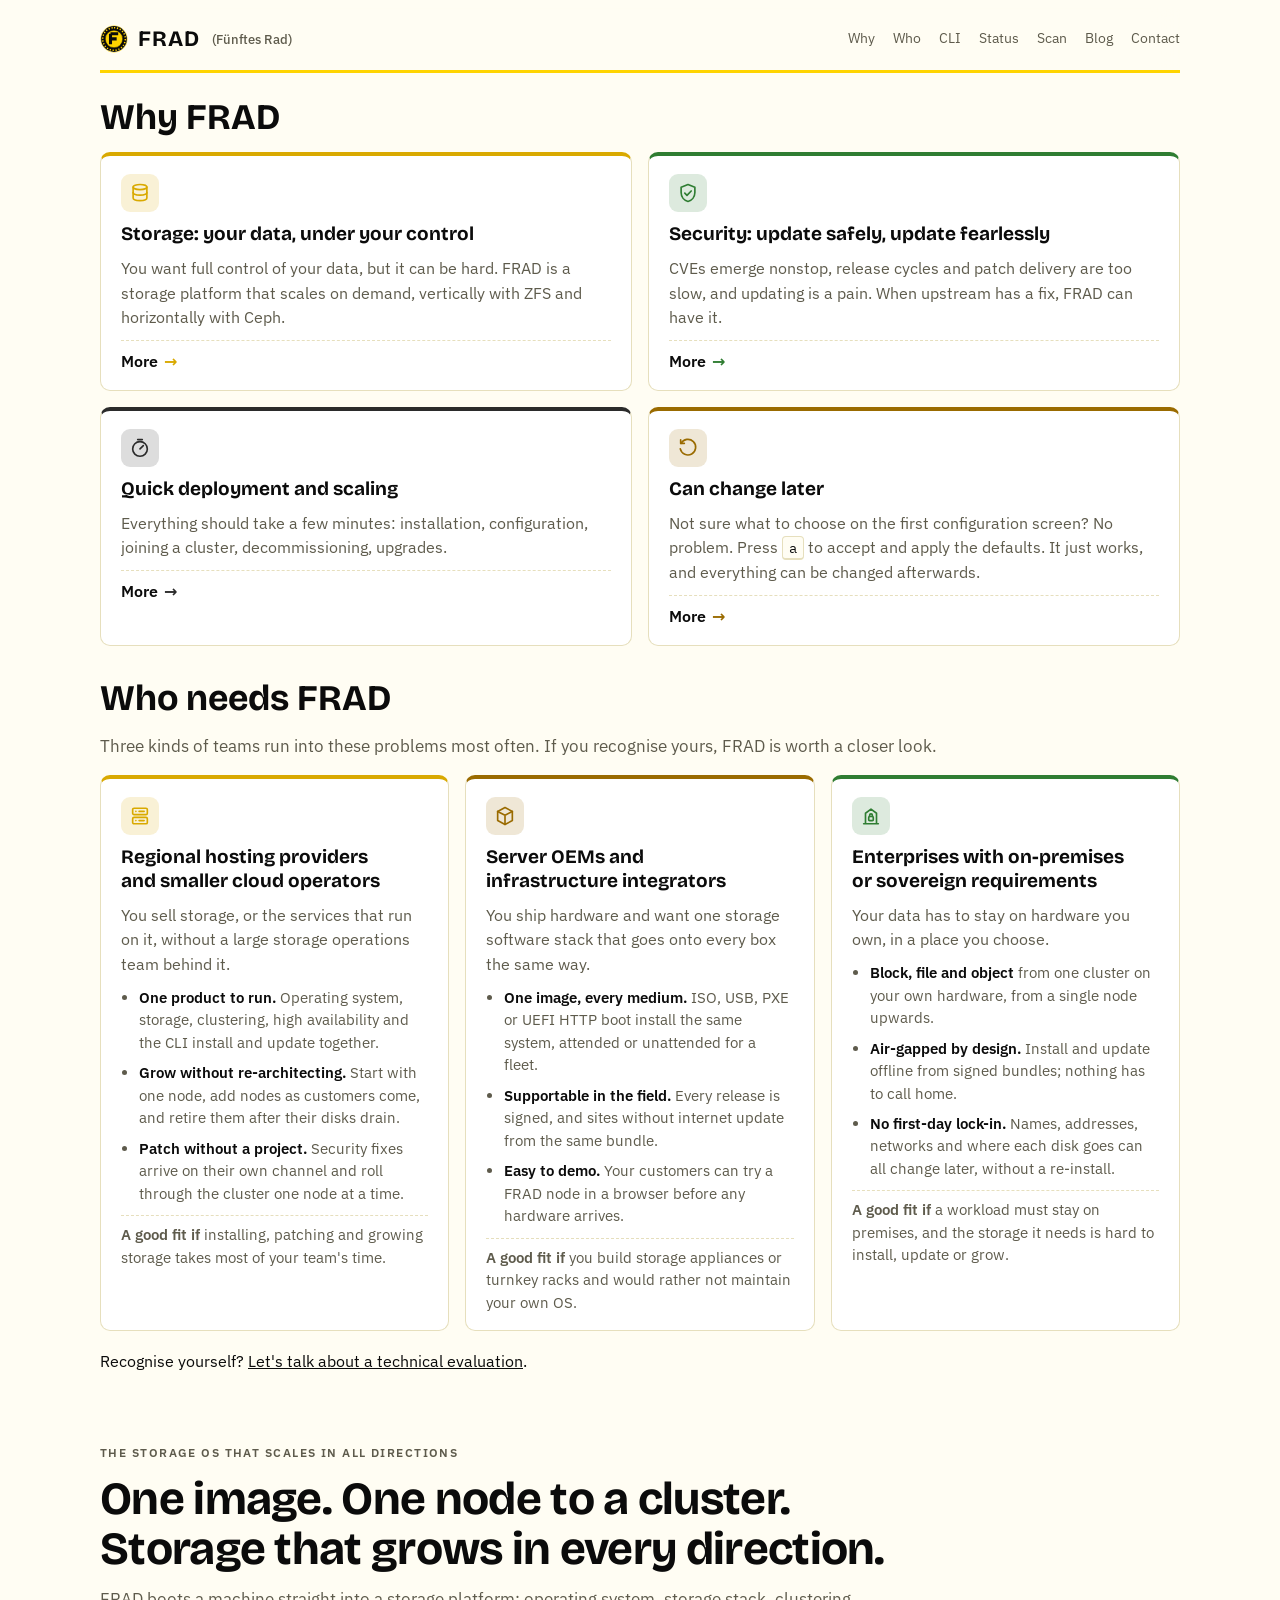
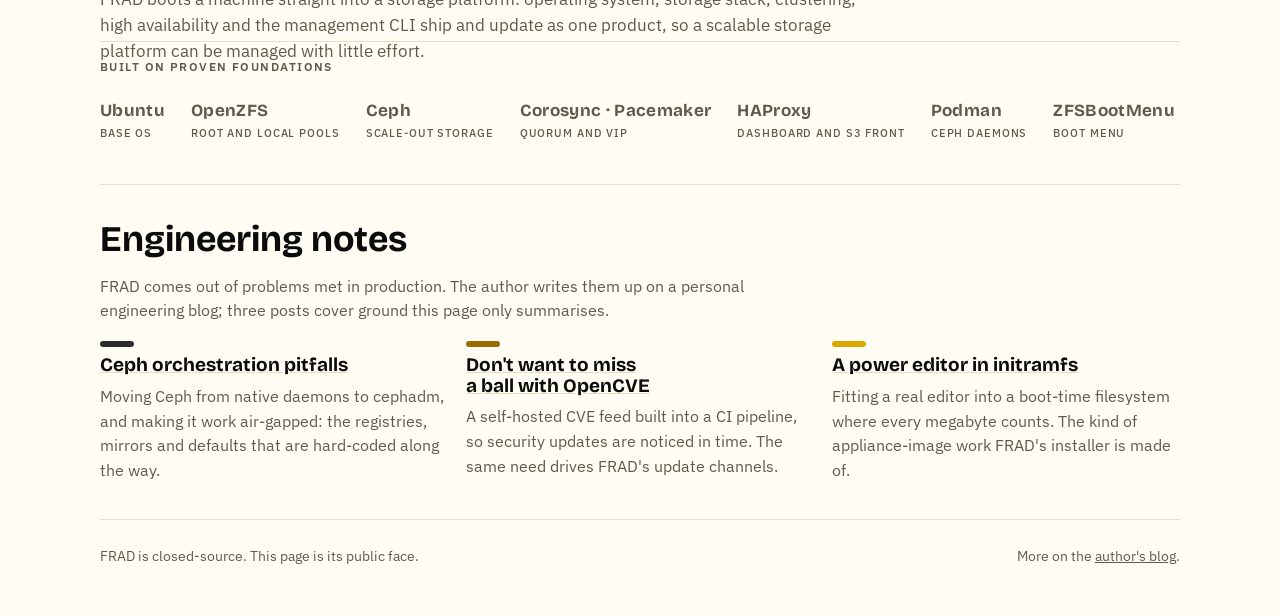
==== index.html @ 6973945c "FRAD site from frad c4d2531 (2026-11-05)" ====
<!doctype html>
<html lang="en">
<head>
<meta charset="utf-8">
<meta name="viewport" content="width=device-width, initial-scale=1">
<meta name="description" content="FRAD: an appliance storage OS. One node grows into a cluster; storage scales up with ZFS and out with Ceph; an update can be undone.">
<meta name="color-scheme" content="light dark">
<link rel="icon" type="image/svg+xml" href="favicon.svg">
<meta property="og:title" content="FRAD Storage OS">
<meta property="og:description" content="One image. One node to a cluster. Storage that grows in every direction.">
<meta property="og:image" content="https://chienpanglee.github.io/frad-site/logo/frad-social.png">
<meta name="twitter:card" content="summary_large_image">
<title>FRAD Storage OS</title>
<link rel="stylesheet" href="fonts.css">
<link rel="stylesheet" href="site.css">
</head>
<body>

<div class="wrap">
<header class="top">
  <a class="wordmark" href="index.html" aria-label="FRAD, Fünftes Rad: the main page"><svg class="mark-svg" viewBox="0 0 100 100" width="28" height="28" aria-hidden="true"><g transform="translate(0 0) scale(1)"><circle cx="50" cy="50" r="47.5" fill="none" stroke="#ffd400" stroke-width="2"/><circle cx="50" cy="50" r="46" fill="#0b0b0b"/><circle cx="50" cy="50" r="40.5" fill="none" stroke="#ffd400" stroke-width="5.5" stroke-dasharray="4.4 6.2" transform="rotate(-90 50 50)"/><circle cx="50" cy="50" r="31" fill="#ffd400"/><circle cx="50" cy="50" r="31" fill="none" stroke="#0b0b0b" stroke-width="1.6"/><path d="M37.5 31V69M37.5 31H65M37.5 49.5H59.5" fill="none" stroke="#0b0b0b" stroke-width="11" stroke-linecap="butt" stroke-linejoin="miter"/></g></svg>FRAD <small>(Fünftes Rad)</small></a>
  <div class="right">
    <nav>
      <a href="#why">Why</a>
      <a href="#who">Who</a>
      <a href="cli.html">CLI</a>
      <a href="status.html">Status</a>
      <a href="scan.html">Scan</a>
      <a href="#notes">Blog</a>
      <a href="contact.html">Contact</a>
    </nav>
  </div>
</header>

<section id="why" class="why">
  <span id="ideas"></span>
  <h2>Why FRAD</h2>
  <div class="why-grid">
    <article class="why-card" style="--accent: var(--zfs)">
      <div class="why-icon" aria-hidden="true"><svg viewBox="0 0 24 24"><ellipse cx="12" cy="5.5" rx="7.5" ry="2.8"/><path d="M4.5 5.5v6c0 1.6 3.4 2.8 7.5 2.8s7.5-1.2 7.5-2.8v-6"/><path d="M4.5 11.5v6c0 1.6 3.4 2.8 7.5 2.8s7.5-1.2 7.5-2.8v-6"/></svg></div>
      <h3>Storage: your data, under your control</h3>
      <p>You want full control of your data, but it can be hard. FRAD is a storage platform that scales on demand, vertically with ZFS and horizontally with Ceph.</p>
      <details>
        <summary>More</summary>
        <ul>
          <li><strong>Up and down on one node.</strong> Disks join or leave the host pool one at a time, as stripe, mirror or raidz. A disk is evacuated before it is released, so shrinking is as easy as growing.</li>
          <li><strong>Out and in across nodes.</strong> One node grows into a Ceph cluster with no re-install. Replicas and failure domain follow the number of hosts, and a node leaves after its disks drain.</li>
          <li><strong>Block, file and object</strong> from the same cluster, on your own hardware. Each disk goes to ZFS or Ceph on its own, and can move between them.</li>
        </ul>
      </details>
    </article>
    <article class="why-card" style="--accent: var(--ok)">
      <div class="why-icon" aria-hidden="true"><svg viewBox="0 0 24 24"><path d="M12 2.8l7.5 3v5.6c0 4.7-3.2 8.6-7.5 9.8-4.3-1.2-7.5-5.1-7.5-9.8V5.8z"/><path d="M8.5 12.2l2.4 2.4 4.6-4.8"/></svg></div>
      <h3>Security: update safely, update fearlessly</h3>
      <p>CVEs emerge nonstop, release cycles and patch delivery are too slow, and updating is a pain. When upstream has a fix, FRAD can have it.</p>
      <details>
        <summary>More</summary>
        <ul>
          <li><strong>Three channels by risk.</strong> Base-OS security fixes, FRAD&rsquo;s own code and a full image each travel on their own channel, so a CVE fix does not wait for a FRAD release.</li>
          <li><strong>An update you can undo.</strong> <span class="why-tag">in progress</span> If a node does not come back healthy after an update, it returns to the version it ran before, by itself.</li>
          <li><strong>Signed releases.</strong> Every release is signed, and air-gapped sites update from the same bundle.</li>
        </ul>
      </details>
    </article>
    <article class="why-card" style="--accent: var(--ceph)">
      <div class="why-icon" aria-hidden="true"><svg viewBox="0 0 24 24"><circle cx="12" cy="13" r="8"/><path d="M12 13l3.6-3.6"/><path d="M9.5 2.8h5"/></svg></div>
      <h3>Quick deployment and scaling</h3>
      <p>Everything should take a few minutes: installation, configuration, joining a cluster, decommissioning, upgrades.</p>
      <details>
        <summary>More</summary>
        <ul>
          <li><strong>One image, every medium.</strong> ISO, USB stick, PXE or UEFI HTTP boot install the same system.</li>
          <li><strong>One screen at first boot.</strong> FRAD proposes a complete configuration, finds a cluster on the network, and applies it with one key, or runs unattended for a fleet.</li>
          <li><strong>Join and leave in place.</strong> A new node joins the cluster it finds, and a node leaves after its disks drain, with no re-install of the rest.</li>
          <li><strong>Try it first.</strong> A FRAD node runs on your own machine from a browser, before you download anything: <a href="contact.html">ask for the booth</a>.</li>
        </ul>
      </details>
    </article>
    <article class="why-card" style="--accent: var(--ctl)">
      <div class="why-icon" aria-hidden="true"><svg viewBox="0 0 24 24"><path d="M8 7H4V3"/><path d="M4.4 7A8.5 8.5 0 1 1 3.6 13"/></svg></div>
      <h3>Can change later</h3>
      <p>Not sure what to choose on the first configuration screen? No problem. Press <kbd>a</kbd> to accept and apply the defaults. It just works, and everything can be changed afterwards.</p>
      <details>
        <summary>More</summary>
        <ul>
          <li><strong>Defaults that work.</strong> The proposed setup is a production-shaped node, not a demo: mirrored boot pool, replication, firewall and certificates already on.</li>
          <li><strong>Every choice stays open.</strong> Hostname, addresses, the storage network, the control role and where each disk goes can all change on a running cluster.</li>
          <li><strong>No re-install.</strong> A rename or readdress updates Ceph, the cluster and every peer together.</li>
        </ul>
      </details>
    </article>
  </div>

  <div class="who" id="who">
    <h2>Who needs FRAD</h2>
    <p class="why-intro">Three kinds of teams run into these problems most often. If you recognise yours, FRAD is worth a closer look.</p>
    <div class="who-grid">
      <article class="why-card" style="--accent: var(--zfs)">
        <div class="why-icon" aria-hidden="true"><svg viewBox="0 0 24 24"><rect x="4" y="3.5" width="16" height="7" rx="1.5"/><rect x="4" y="13.5" width="16" height="7" rx="1.5"/><path d="M7.5 7h.01M7.5 17h.01M11 7h5.5M11 17h5.5"/></svg></div>
        <h3>Regional hosting providers and smaller cloud operators</h3>
        <p>You sell storage, or the services that run on it, without a large storage operations team behind it.</p>
        <ul>
          <li><strong>One product to run.</strong> Operating system, storage, clustering, high availability and the CLI install and update together.</li>
          <li><strong>Grow without re-architecting.</strong> Start with one node, add nodes as customers come, and retire them after their disks drain.</li>
          <li><strong>Patch without a project.</strong> Security fixes arrive on their own channel and roll through the cluster one node at a time.</li>
        </ul>
        <p class="who-fit"><strong>A good fit if</strong> installing, patching and growing storage takes most of your team's time.</p>
      </article>
      <article class="why-card" style="--accent: var(--ctl)">
        <div class="why-icon" aria-hidden="true"><svg viewBox="0 0 24 24"><path d="M12 2.8l8 4.2v10l-8 4.2-8-4.2V7z"/><path d="M4 7l8 4.2L20 7M12 11.2v10"/></svg></div>
        <h3>Server OEMs and infrastructure integrators</h3>
        <p>You ship hardware and want one storage software stack that goes onto every box the same way.</p>
        <ul>
          <li><strong>One image, every medium.</strong> ISO, USB, PXE or UEFI HTTP boot install the same system, attended or unattended for a fleet.</li>
          <li><strong>Supportable in the field.</strong> Every release is signed, and sites without internet update from the same bundle.</li>
          <li><strong>Easy to demo.</strong> Your customers can try a FRAD node in a browser before any hardware arrives.</li>
        </ul>
        <p class="who-fit"><strong>A good fit if</strong> you build storage appliances or turnkey racks and would rather not maintain your own OS.</p>
      </article>
      <article class="why-card" style="--accent: var(--ok)">
        <div class="why-icon" aria-hidden="true"><svg viewBox="0 0 24 24"><path d="M4 20.5h16M6 20.5V9l6-4.5L18 9v11.5"/><rect x="9.5" y="12.5" width="5" height="4.5" rx="1"/><path d="M10.5 12.5v-1.3a1.5 1.5 0 0 1 3 0v1.3"/></svg></div>
        <h3>Enterprises with on-premises or sovereign requirements</h3>
        <p>Your data has to stay on hardware you own, in a place you choose.</p>
        <ul>
          <li><strong>Block, file and object</strong> from one cluster on your own hardware, from a single node upwards.</li>
          <li><strong>Air-gapped by design.</strong> Install and update offline from signed bundles; nothing has to call home.</li>
          <li><strong>No first-day lock-in.</strong> Names, addresses, networks and where each disk goes can all change later, without a re-install.</li>
        </ul>
        <p class="who-fit"><strong>A good fit if</strong> a workload must stay on premises, and the storage it needs is hard to install, update or grow.</p>
      </article>
    </div>
    <p class="who-cta">Recognise yourself? <a href="contact.html">Let's talk about a technical evaluation</a>.</p>
  </div>
</section>

<div class="hero">
  <div class="eyebrow">The storage OS that scales in all directions</div>
  <h1>One image. One node to a cluster. Storage that grows in every direction.</h1>
  <p class="lead">FRAD boots a machine straight into a storage platform: operating system, storage stack, clustering, high availability and the management CLI ship and update as one product, so a scalable storage platform can be managed with little effort.</p>
</div>

<div class="builton" aria-label="Built on">
  <span class="eyebrow">Built on proven foundations</span>
  <ul>
    <li>Ubuntu<small>base OS</small></li>
    <li>OpenZFS<small>root and local pools</small></li>
    <li>Ceph<small>scale-out storage</small></li>
    <li>Corosync · Pacemaker<small>quorum and VIP</small></li>
    <li>HAProxy<small>dashboard and S3 front</small></li>
    <li>Podman<small>Ceph daemons</small></li>
    <li>ZFSBootMenu<small>boot menu</small></li>
  </ul>
</div>

<section id="notes">
  <h2>Engineering notes</h2>
  <div class="prose">
    <p>FRAD comes out of problems met in production. The author writes them up on a personal engineering blog; three posts cover ground this page only summarises.</p>
  </div>
  <div class="cols" style="margin-top: 18px">
    <div class="col">
      <div class="mark" style="background: var(--ceph)"></div>
      <h3><a href="https://chienpanglee.github.io/posts/ceph-orchestration-pitfalls/">Ceph orchestration pitfalls</a></h3>
      <p>Moving Ceph from native daemons to cephadm, and making it work air-gapped: the registries, mirrors and defaults that are hard-coded along the way.</p>
    </div>
    <div class="col">
      <div class="mark" style="background: var(--ctl)"></div>
      <h3><a href="https://chienpanglee.github.io/posts/Dont-want-to-miss-a-ball-with-OpenCVE/">Don't want to miss a ball with OpenCVE</a></h3>
      <p>A self-hosted CVE feed built into a CI pipeline, so security updates are noticed in time. The same need drives FRAD's update channels.</p>
    </div>
    <div class="col">
      <div class="mark" style="background: var(--zfs)"></div>
      <h3><a href="https://chienpanglee.github.io/posts/small-footprint-of-a-power-editor-in-initramfs/">A power editor in initramfs</a></h3>
      <p>Fitting a real editor into a boot-time filesystem where every megabyte counts. The kind of appliance-image work FRAD's installer is made of.</p>
    </div>
  </div>
</section>

<footer>
  <span>FRAD is closed-source. This page is its public face.</span>
  <span>More on the <a href="https://chienpanglee.github.io/">author's blog</a>.</span>
</footer>
</div>

<script src="wheel.js"></script>
</body>
</html>
---- fonts.css ----
/* Self-hosted (no request to Google): Bricolage Grotesque, IBM Plex Sans, IBM Plex Mono, SIL OFL 1.1 (fonts/OFL-*.txt). */
/* latin-ext */
@font-face {
  font-family: 'Bricolage Grotesque';
  font-style: normal;
  font-weight: 500;
  font-stretch: 100%;
  font-display: swap;
  src: url(fonts/bricolage-grotesque-latin-ext.woff2) format('woff2');
  unicode-range: U+0100-02BA, U+02BD-02C5, U+02C7-02CC, U+02CE-02D7, U+02DD-02FF, U+0304, U+0308, U+0329, U+1D00-1DBF, U+1E00-1E9F, U+1EF2-1EFF, U+2020, U+20A0-20AB, U+20AD-20C4, U+2113, U+2C60-2C7F, U+A720-A7FF;
}
/* latin */
@font-face {
  font-family: 'Bricolage Grotesque';
  font-style: normal;
  font-weight: 500;
  font-stretch: 100%;
  font-display: swap;
  src: url(fonts/bricolage-grotesque-latin.woff2) format('woff2');
  unicode-range: U+0000-00FF, U+0131, U+0152-0153, U+02BB-02BC, U+02C6, U+02DA, U+02DC, U+0304, U+0308, U+0329, U+2000-206F, U+20AC, U+2122, U+2191, U+2193, U+2212, U+2215, U+FEFF, U+FFFD;
}
/* latin-ext */
@font-face {
  font-family: 'Bricolage Grotesque';
  font-style: normal;
  font-weight: 700;
  font-stretch: 100%;
  font-display: swap;
  src: url(fonts/bricolage-grotesque-latin-ext.woff2) format('woff2');
  unicode-range: U+0100-02BA, U+02BD-02C5, U+02C7-02CC, U+02CE-02D7, U+02DD-02FF, U+0304, U+0308, U+0329, U+1D00-1DBF, U+1E00-1E9F, U+1EF2-1EFF, U+2020, U+20A0-20AB, U+20AD-20C4, U+2113, U+2C60-2C7F, U+A720-A7FF;
}
/* latin */
@font-face {
  font-family: 'Bricolage Grotesque';
  font-style: normal;
  font-weight: 700;
  font-stretch: 100%;
  font-display: swap;
  src: url(fonts/bricolage-grotesque-latin.woff2) format('woff2');
  unicode-range: U+0000-00FF, U+0131, U+0152-0153, U+02BB-02BC, U+02C6, U+02DA, U+02DC, U+0304, U+0308, U+0329, U+2000-206F, U+20AC, U+2122, U+2191, U+2193, U+2212, U+2215, U+FEFF, U+FFFD;
}
/* latin-ext */
@font-face {
  font-family: 'IBM Plex Mono';
  font-style: normal;
  font-weight: 400;
  font-display: swap;
  src: url(fonts/ibm-plex-mono-400-latin-ext.woff2) format('woff2');
  unicode-range: U+0100-02BA, U+02BD-02C5, U+02C7-02CC, U+02CE-02D7, U+02DD-02FF, U+0304, U+0308, U+0329, U+1D00-1DBF, U+1E00-1E9F, U+1EF2-1EFF, U+2020, U+20A0-20AB, U+20AD-20C4, U+2113, U+2C60-2C7F, U+A720-A7FF;
}
/* latin */
@font-face {
  font-family: 'IBM Plex Mono';
  font-style: normal;
  font-weight: 400;
  font-display: swap;
  src: url(fonts/ibm-plex-mono-400-latin.woff2) format('woff2');
  unicode-range: U+0000-00FF, U+0131, U+0152-0153, U+02BB-02BC, U+02C6, U+02DA, U+02DC, U+0304, U+0308, U+0329, U+2000-206F, U+20AC, U+2122, U+2191, U+2193, U+2212, U+2215, U+FEFF, U+FFFD;
}
/* latin-ext */
@font-face {
  font-family: 'IBM Plex Mono';
  font-style: normal;
  font-weight: 500;
  font-display: swap;
  src: url(fonts/ibm-plex-mono-500-latin-ext.woff2) format('woff2');
  unicode-range: U+0100-02BA, U+02BD-02C5, U+02C7-02CC, U+02CE-02D7, U+02DD-02FF, U+0304, U+0308, U+0329, U+1D00-1DBF, U+1E00-1E9F, U+1EF2-1EFF, U+2020, U+20A0-20AB, U+20AD-20C4, U+2113, U+2C60-2C7F, U+A720-A7FF;
}
/* latin */
@font-face {
  font-family: 'IBM Plex Mono';
  font-style: normal;
  font-weight: 500;
  font-display: swap;
  src: url(fonts/ibm-plex-mono-500-latin.woff2) format('woff2');
  unicode-range: U+0000-00FF, U+0131, U+0152-0153, U+02BB-02BC, U+02C6, U+02DA, U+02DC, U+0304, U+0308, U+0329, U+2000-206F, U+20AC, U+2122, U+2191, U+2193, U+2212, U+2215, U+FEFF, U+FFFD;
}
/* latin-ext */
@font-face {
  font-family: 'IBM Plex Sans';
  font-style: normal;
  font-weight: 400;
  font-stretch: 100%;
  font-display: swap;
  src: url(fonts/ibm-plex-sans-latin-ext.woff2) format('woff2');
  unicode-range: U+0100-02BA, U+02BD-02C5, U+02C7-02CC, U+02CE-02D7, U+02DD-02FF, U+0304, U+0308, U+0329, U+1D00-1DBF, U+1E00-1E9F, U+1EF2-1EFF, U+2020, U+20A0-20AB, U+20AD-20C4, U+2113, U+2C60-2C7F, U+A720-A7FF;
}
/* latin */
@font-face {
  font-family: 'IBM Plex Sans';
  font-style: normal;
  font-weight: 400;
  font-stretch: 100%;
  font-display: swap;
  src: url(fonts/ibm-plex-sans-latin.woff2) format('woff2');
  unicode-range: U+0000-00FF, U+0131, U+0152-0153, U+02BB-02BC, U+02C6, U+02DA, U+02DC, U+0304, U+0308, U+0329, U+2000-206F, U+20AC, U+2122, U+2191, U+2193, U+2212, U+2215, U+FEFF, U+FFFD;
}
/* latin-ext */
@font-face {
  font-family: 'IBM Plex Sans';
  font-style: normal;
  font-weight: 500;
  font-stretch: 100%;
  font-display: swap;
  src: url(fonts/ibm-plex-sans-latin-ext.woff2) format('woff2');
  unicode-range: U+0100-02BA, U+02BD-02C5, U+02C7-02CC, U+02CE-02D7, U+02DD-02FF, U+0304, U+0308, U+0329, U+1D00-1DBF, U+1E00-1E9F, U+1EF2-1EFF, U+2020, U+20A0-20AB, U+20AD-20C4, U+2113, U+2C60-2C7F, U+A720-A7FF;
}
/* latin */
@font-face {
  font-family: 'IBM Plex Sans';
  font-style: normal;
  font-weight: 500;
  font-stretch: 100%;
  font-display: swap;
  src: url(fonts/ibm-plex-sans-latin.woff2) format('woff2');
  unicode-range: U+0000-00FF, U+0131, U+0152-0153, U+02BB-02BC, U+02C6, U+02DA, U+02DC, U+0304, U+0308, U+0329, U+2000-206F, U+20AC, U+2122, U+2191, U+2193, U+2212, U+2215, U+FEFF, U+FFFD;
}
/* latin-ext */
@font-face {
  font-family: 'IBM Plex Sans';
  font-style: normal;
  font-weight: 600;
  font-stretch: 100%;
  font-display: swap;
  src: url(fonts/ibm-plex-sans-latin-ext.woff2) format('woff2');
  unicode-range: U+0100-02BA, U+02BD-02C5, U+02C7-02CC, U+02CE-02D7, U+02DD-02FF, U+0304, U+0308, U+0329, U+1D00-1DBF, U+1E00-1E9F, U+1EF2-1EFF, U+2020, U+20A0-20AB, U+20AD-20C4, U+2113, U+2C60-2C7F, U+A720-A7FF;
}
/* latin */
@font-face {
  font-family: 'IBM Plex Sans';
  font-style: normal;
  font-weight: 600;
  font-stretch: 100%;
  font-display: swap;
  src: url(fonts/ibm-plex-sans-latin.woff2) format('woff2');
  unicode-range: U+0000-00FF, U+0131, U+0152-0153, U+02BB-02BC, U+02C6, U+02DA, U+02DC, U+0304, U+0308, U+0329, U+2000-206F, U+20AC, U+2122, U+2191, U+2193, U+2212, U+2215, U+FEFF, U+FFFD;
}
---- site.css ----
/* FRAD site styles, shared by index.html (the stage) and cli.html (the CLI tree). */
/* Layout: one wide "stage" (the animated cluster) with a narrator panel beside it; prose sections below in a 65ch column. */
:root {
  --bg: #fffdf3;       /* warm paper */
  --panel: #ffffff;
  --fg: #0b0b0b;       /* black */
  --muted: #5e5b4c;
  --line: #e6dfbd;
  --yellow: #ffd400;   /* the brand yellow: buttons, the tire's rim, the prompt */
  --zfs: #d9a900;      /* host-local pool: yellow */
  --ceph: #2b2b2b;     /* cluster storage: black */
  --ctl: #9a6b00;      /* control role / VIP: deep gold */
  --ok: #2f7d32;
  --warn: #c2410c;
  --display: "Bricolage Grotesque", "Helvetica Neue", Arial, sans-serif;
  --body: "IBM Plex Sans", "Segoe UI", system-ui, sans-serif;
  --mono: "IBM Plex Mono", ui-monospace, "SF Mono", Menlo, monospace;
}
@media (prefers-color-scheme: dark) {
  :root:not([data-theme="light"]) {
    --bg: #0b0b0b; --panel: #151515; --fg: #f5f1dc; --muted: #a8a48f; --line: #2d2b22;
    --zfs: #ffd400; --ceph: #d9d4c0; --ctl: #f0b429; --ok: #6fcf6f; --warn: #fb923c; color-scheme: dark;
  }
}
:root[data-theme="dark"] {
  --bg: #0b0b0b; --panel: #151515; --fg: #f5f1dc; --muted: #a8a48f; --line: #2d2b22;
  --zfs: #ffd400; --ceph: #d9d4c0; --ctl: #f0b429; --ok: #6fcf6f; --warn: #fb923c; color-scheme: dark;
}
* { box-sizing: border-box; }
body { background: var(--bg); color: var(--fg); font-family: var(--body); font-size: 16px; line-height: 1.55; }
.wrap { max-width: 1120px; margin: 0 auto; padding-inline: 20px; padding-block: 0; }
h1, h2, h3 { font-family: var(--display); font-weight: 700; line-height: 1.08; text-wrap: balance; margin: 0; }
h1 { font-size: clamp(30px, 4vw, 46px); letter-spacing: -0.015em; }
h2 { font-size: clamp(26px, 3.2vw, 36px); margin-bottom: 14px; }
h3 { font-size: 19px; font-weight: 700; }
p { margin: 0; }
code, .cmd { font-family: var(--mono); font-size: 0.92em; }
.eyebrow { font-size: 12px; letter-spacing: 0.12em; text-transform: uppercase; color: var(--muted); font-weight: 600; }
a { color: inherit; }
:focus-visible { outline: 2px solid var(--yellow); outline-offset: 2px; }

header.top { display: flex; align-items: center; justify-content: space-between; gap: 16px; padding-block: 14px; border-bottom: 3px solid var(--yellow); flex-wrap: wrap; position: sticky; top: 0; z-index: 5; background: color-mix(in srgb, var(--bg) 86%, transparent); backdrop-filter: blur(12px); -webkit-backdrop-filter: blur(12px); }
header.top .right { display: flex; align-items: center; gap: 18px; flex-wrap: wrap; }
.wordmark { font-family: var(--display); font-weight: 700; font-size: 22px; letter-spacing: 0.04em; display: flex; align-items: center; gap: 10px; }
.wordmark .mark-svg { display: block; flex: none; }
a.wordmark { text-decoration: none; color: inherit; }
.wordmark small { font: 500 13px var(--body); letter-spacing: 0; color: var(--muted); margin-left: 2px; }
nav { display: flex; gap: 18px; flex-wrap: wrap; font-size: 14px; align-items: center; min-height: 28px; }
nav a { text-decoration: none; color: var(--muted); }
.btn { display: inline-flex; align-items: center; gap: 8px; font: 600 15px var(--body); padding: 11px 18px; border-radius: 8px; border: 1px solid var(--line); background: var(--panel); color: var(--fg); text-decoration: none; cursor: pointer; transition: transform 0.15s, border-color 0.2s, background 0.2s; }
.btn:hover { border-color: var(--fg); transform: translateY(-1px); }
.btn.primary { background: var(--yellow); color: #0b0b0b; border-color: var(--yellow); }
.btn.primary:hover { background: #ffdf3d; border-color: #0b0b0b; }
.btn.small { font-size: 13px; padding: 8px 13px; }
.booth .btn:disabled { opacity: 0.4; cursor: default; }
.cta .note { align-self: center; font-size: 13px; color: var(--muted); }
nav a:hover, nav a.docked { color: var(--fg); }
nav a.docked { padding-left: 34px; }   /* room for the tire (wheel.js) at the left of the link that is current */
#wheel { position: fixed; left: 0; top: 0; width: 28px; height: 28px; transform-origin: 14px 14px; z-index: 6; pointer-events: none; }

.hero { padding-block: 26px 6px; display: grid; gap: 12px; max-width: 980px; }
.hero .lead { font-size: 17px; color: var(--muted); max-width: 78ch; }

/* The stage */
.stage { display: grid; grid-template-columns: minmax(0, 1.55fr) minmax(280px, 1fr); gap: 18px; margin-block: 16px 56px; scroll-margin-top: 76px; }
.scene, .narr { background: var(--panel); border: 1px solid var(--line); border-radius: 10px; min-width: 0; }
.scene { padding: 10px; background: radial-gradient(ellipse at 50% 0%, color-mix(in srgb, var(--ceph) 7%, var(--panel)), var(--panel) 70%); }
.scene svg { width: 100%; height: auto; display: block; }
.narr { padding: 18px; display: flex; flex-direction: column; gap: 14px; }
.tabs { display: flex; gap: 5px; flex-wrap: wrap; }
.tabs button { font: 600 11px/1 var(--body); letter-spacing: 0.04em; text-transform: uppercase; padding: 6px 9px 6px 6px; border-radius: 999px; border: 1px solid var(--line); background: transparent; color: var(--muted); cursor: pointer; display: inline-flex; align-items: center; gap: 6px; }
.tabs button i { font: 600 10px/1 var(--mono); font-style: normal; width: 16px; height: 16px; border-radius: 50%; display: inline-grid; place-items: center; background: color-mix(in srgb, var(--fg) 8%, transparent); }
.tabs button:hover { color: var(--fg); border-color: var(--fg); }
.tabs button[aria-selected="true"] { background: var(--fg); color: var(--bg); border-color: var(--fg); }
.tabs button[aria-selected="true"] i { background: color-mix(in srgb, var(--bg) 22%, transparent); }
.narr .stepno { font-family: var(--mono); font-size: 12px; color: var(--muted); display: flex; justify-content: space-between; }
.chip { display: inline-block; font: 600 10.5px/1 var(--body); letter-spacing: 0.06em; text-transform: uppercase; padding: 4px 7px; border-radius: 4px; border: 1px solid var(--warn); color: var(--warn); margin-left: 8px; vertical-align: middle; white-space: nowrap; }
.chip.built { border-color: var(--ok); color: var(--ok); }
.chip.still { border-color: var(--line); color: var(--muted); }
.ctrl { display: flex; gap: 8px; align-items: center; margin-top: auto; flex-wrap: wrap; }
.ctrl button { font: 500 14px var(--body); padding: 9px 14px; border-radius: 6px; border: 1px solid var(--line); background: var(--panel); color: var(--fg); cursor: pointer; }
.ctrl button.primary { background: var(--fg); color: var(--bg); border-color: var(--fg); }
.ctrl button:disabled { opacity: 0.4; cursor: default; }
.progress { height: 3px; background: var(--line); border-radius: 2px; overflow: hidden; }
.progress i { display: block; height: 100%; width: 0; transition: width 0.3s; }

/* SVG parts */
svg text { font-family: var(--body); fill: var(--fg); }
svg .mono { font-family: var(--mono); }
svg .muted { fill: var(--muted); }
svg .dots { fill: var(--line); }
.scene svg { overflow: visible; }
svg .node { transition: opacity 0.5s ease, transform 0.7s cubic-bezier(.2,.8,.2,1); }
svg .node .inner { transition: transform 0.7s cubic-bezier(.2,.8,.2,1), opacity 0.5s ease; }
svg .node.enter .inner { opacity: 0; transform: translate(40px, 0) scale(0.96); }
svg .node.leaving .inner { opacity: 0; transform: translate(0, 34px) scale(0.96); }
svg .node .box { fill: var(--panel); stroke: var(--line); stroke-width: 1.5; transition: stroke 0.4s, filter 0.5s; filter: drop-shadow(0 8px 16px color-mix(in srgb, var(--fg) 9%, transparent)); }
svg .node .cap { fill: color-mix(in srgb, var(--fg) 4%, var(--panel)); }
svg .node.ctl .box { stroke: var(--ctl); stroke-width: 2.5; filter: drop-shadow(0 10px 20px color-mix(in srgb, var(--ctl) 30%, transparent)); }
svg .node .mon { opacity: 0; transform: translateY(-8px); transition: opacity 0.4s, transform 0.5s cubic-bezier(.2,.8,.2,1); }
svg .node.ctl .mon { opacity: 1; transform: none; }
svg .disk { fill: transparent; stroke: var(--line); stroke-width: 1.5; stroke-dasharray: 3 2; transition: fill 0.5s, stroke 0.5s; transform-box: fill-box; transform-origin: center; }
svg .disk.ceph { fill: var(--ceph); stroke: var(--ceph); stroke-dasharray: none; }
svg .disk.zfs { fill: var(--zfs); stroke: var(--zfs); stroke-dasharray: none; }
svg .disk.hot { stroke: var(--fg); stroke-width: 2.5; animation: pop 0.7s cubic-bezier(.2,.8,.2,1); }
svg .hl { fill: #fff; opacity: 0; transition: opacity 0.5s; pointer-events: none; }
svg .hl.on { opacity: 0.28; }
@keyframes pop { 0% { transform: scale(1); } 35% { transform: scale(1.16); } 100% { transform: scale(1); } }
svg .bus { fill: none; stroke: var(--ceph); stroke-width: 2.5; opacity: 0; transition: opacity 0.5s, d 0.7s cubic-bezier(.2,.8,.2,1); }
svg .bus.on { opacity: 1; }
svg .flow { fill: none; stroke: color-mix(in srgb, var(--ceph) 45%, var(--panel)); stroke-width: 2.5; stroke-dasharray: 5 15; stroke-linecap: round; animation: flow 1.4s linear infinite; }
@keyframes flow { to { stroke-dashoffset: -20; } }
svg .busLabel { opacity: 0; transition: opacity 0.5s; }
svg .busLabel.on { opacity: 1; }
svg .tick { stroke: var(--ceph); stroke-width: 2; transition: opacity 0.5s; }
svg .tick.enter, svg .tick.leaving { opacity: 0; }
svg .vip { opacity: 0; transform: translateY(8px); transition: opacity 0.5s, transform 0.6s cubic-bezier(.2,.8,.2,1); }
svg .vip.on { opacity: 1; transform: none; }
svg .vip .pill { fill: var(--ctl); filter: drop-shadow(0 6px 14px color-mix(in srgb, var(--ctl) 40%, transparent)); }
svg .vip .halo { fill: none; stroke: var(--ctl); stroke-width: 2; transform-box: fill-box; transform-origin: center; animation: halo 2.6s ease-out infinite; }
@keyframes halo { 0% { transform: scale(1); opacity: 0.55; } 100% { transform: scale(1.18, 1.7); opacity: 0; } }
svg .vip text { fill: #fff; }
svg .vip line { stroke: var(--ctl); stroke-width: 1.5; stroke-dasharray: 4 3; }
svg .svc { opacity: 0; transform: translateY(-10px); transition: opacity 0.5s, transform 0.5s cubic-bezier(.2,.8,.2,1); }
svg .svc.on { opacity: 1; transform: none; }
svg .svc rect { fill: color-mix(in srgb, var(--ceph) 14%, var(--panel)); stroke: var(--ceph); }
svg .svc .led { fill: var(--ok); animation: blink 2s ease-in-out infinite; }
@keyframes blink { 50% { opacity: 0.35; } }
svg .fb { pointer-events: none; }
svg .fb .pane-g { transition: opacity 0.45s, transform 0.55s cubic-bezier(.2,.8,.2,1); }
svg .fb .pane-g.enter { opacity: 0; transform: translateX(18px); }
svg .fb .pane-g.out { opacity: 0; transform: translateY(-10px); }
svg .fb .screen { fill: #0b0b0b; stroke: #3a3828; filter: drop-shadow(0 10px 22px color-mix(in srgb, var(--fg) 20%, transparent)); }
svg .fb .bar { fill: #1c1b14; }
svg .fb text { fill: #e8e2c8; }
svg .fb text.src { fill: #9c9880; }
svg .fb .cursor { fill: #ffd400; animation: blink 1s steps(1) infinite; }
svg .fb .lead { stroke: var(--fg); stroke-width: 1.5; }
svg .upd { pointer-events: none; }
svg .upd .pane-g { transition: opacity 0.45s, transform 0.5s cubic-bezier(.2,.8,.2,1); }
svg .upd .pane-g.enter { opacity: 0; transform: translateY(12px); }
svg .upd .pane-g.out { opacity: 0; transform: translateY(-12px); }
svg .upd .pane { fill: var(--panel); stroke: var(--line); filter: drop-shadow(0 10px 24px color-mix(in srgb, var(--fg) 10%, transparent)); }
svg .upd .be { fill: color-mix(in srgb, var(--fg) 5%, var(--panel)); stroke: var(--line); stroke-width: 1.5; }
svg .upd .be.run { stroke: var(--ok); stroke-width: 2.5; filter: drop-shadow(0 0 10px color-mix(in srgb, var(--ok) 35%, transparent)); }
svg .upd .be.bad { stroke: var(--warn); stroke-dasharray: 4 3; }
svg .upd .frbe { fill: color-mix(in srgb, var(--zfs) 16%, var(--panel)); stroke: var(--zfs); stroke-width: 1.5; }
svg .upd .lane { stroke: var(--muted); stroke-width: 1.5; }
svg .upd .row { opacity: 0; transform: translateY(8px); animation: rise 0.5s cubic-bezier(.2,.8,.2,1) forwards; }
@keyframes rise { to { opacity: 1; transform: none; } }
svg .dimmed { opacity: 0.22; }
svg .ver { pointer-events: none; }
svg .ver .pane-g { transition: opacity 0.45s, transform 0.5s cubic-bezier(.2,.8,.2,1); }
svg .ver .pane-g.enter { opacity: 0; transform: translateX(14px); }
svg .ver .pane-g.out { opacity: 0; transform: translateY(-10px); }
svg .ver .card { fill: var(--panel); stroke: var(--ok); stroke-width: 1.5; filter: drop-shadow(0 10px 24px color-mix(in srgb, var(--ok) 22%, transparent)); }
svg .ver .lead { stroke: var(--ok); stroke-width: 1.5; stroke-dasharray: 4 3; }
svg .ver .row { opacity: 0; transform: translateY(8px); animation: rise 0.5s cubic-bezier(.2,.8,.2,1) forwards; }
svg .ver .tick { fill: var(--ok); }
svg .ver .tickmark { fill: none; stroke: #fff; stroke-width: 1.8; stroke-linecap: round; stroke-linejoin: round; }
svg .ver .verdict { fill: var(--ok); }
.narr .fade { animation: fadeup 0.45s cubic-bezier(.2,.8,.2,1); }
@keyframes fadeup { from { opacity: 0; transform: translateY(6px); } to { opacity: 1; transform: none; } }
.stage { --accent: var(--ctl); }
.progress i { background: var(--accent); }
.narr .stepno #chapname { color: var(--accent); font-weight: 600; }
.legend { display: flex; gap: 16px; flex-wrap: wrap; font-size: 13px; color: var(--muted); padding: 8px 6px 2px; }
.legend span::before { content: ""; display: inline-block; width: 10px; height: 14px; border-radius: 2px; margin-right: 6px; vertical-align: -2px; }
.legend .l-ceph::before { background: var(--ceph); }
.legend .l-zfs::before { background: var(--zfs); }
.legend .l-free::before { border: 1.5px dashed var(--line); }
.legend .l-ctl::before { border: 2px solid var(--ctl); height: 12px; }

/* Prose sections */
section { padding-block: 36px; border-top: 1px solid var(--line); scroll-margin-top: 62px; }
.builton { display: flex; align-items: center; gap: 22px; flex-wrap: wrap; margin: -30px 0 44px; padding: 16px 0 0; border-top: 1px solid var(--line); }
.builton .eyebrow { flex: none; }
.builton ul { list-style: none; margin: 0; padding: 0; display: flex; gap: 8px 26px; flex-wrap: wrap; }
.builton li { font-family: var(--display); font-weight: 700; font-size: 17px; letter-spacing: 0.02em; color: var(--muted); white-space: nowrap; transition: color 0.2s; }
.builton li:hover { color: var(--fg); }
.builton li small { font: 500 11px var(--body); letter-spacing: 0.08em; text-transform: uppercase; display: block; color: var(--muted); margin-top: 1px; }
.cols { display: grid; grid-template-columns: repeat(3, minmax(0, 1fr)); gap: 18px; }
.col { display: grid; gap: 8px; align-content: start; }
.why { margin: 26px 0 8px; border-top: 0; padding-top: 0; }
.why .why-intro { color: var(--muted); margin: 0 0 16px; font-size: 17px; }
.why-grid { display: grid; grid-template-columns: repeat(2, minmax(0, 1fr)); gap: 16px; }
.why-card { position: relative; display: grid; gap: 10px; align-content: start; padding: 18px 20px 16px; background: var(--panel); border: 1px solid var(--line); border-top: 4px solid var(--accent); border-radius: 10px; transition: transform .15s ease, box-shadow .15s ease; }
.why-card:hover { transform: translateY(-2px); box-shadow: 0 6px 18px rgba(0,0,0,.08); }
.why-card h3 { margin: 0; font-family: var(--display); font-size: 19px; line-height: 1.25; }
.why-card > p { margin: 0; color: var(--muted); }
.why-icon { width: 38px; height: 38px; display: grid; place-items: center; border-radius: 9px; background: color-mix(in srgb, var(--accent) 16%, transparent); }
.why-icon svg { width: 22px; height: 22px; fill: none; stroke: var(--accent); stroke-width: 1.8; stroke-linecap: round; stroke-linejoin: round; }
.why-card details { border-top: 1px dashed var(--line); padding-top: 8px; }
.why-card summary { cursor: pointer; list-style: none; font-weight: 600; color: var(--fg); display: inline-flex; align-items: center; gap: 6px; }
.why-card summary::-webkit-details-marker { display: none; }
.why-card summary::after { content: "\2192"; transition: transform .15s ease; color: var(--accent); }
.why-card details[open] summary::after { transform: rotate(90deg); }
.why-card details ul { margin: 10px 0 6px; padding-left: 18px; display: grid; gap: 8px; color: var(--muted); font-size: 14.5px; }
.why-card details strong { color: var(--fg); }
.why-tag { display: inline-block; font-size: 11px; letter-spacing: .04em; text-transform: uppercase; padding: 0 6px; border: 1px solid var(--warn); color: var(--warn); border-radius: 4px; vertical-align: 1px; }
.why-links { margin: 6px 0 0; font-size: 14px; color: var(--muted); }
.why-links a { margin-right: 10px; white-space: nowrap; }
.why kbd { font-family: var(--mono); font-size: .9em; padding: 1px 6px; border: 1px solid var(--line); border-bottom-width: 2px; border-radius: 4px; background: var(--bg); color: var(--fg); }
.who { margin-top: 34px; }
.who-grid { display: grid; grid-template-columns: repeat(3, minmax(0, 1fr)); gap: 16px; }
.who .why-card ul { margin: 0; padding-left: 18px; display: grid; gap: 8px; color: var(--muted); font-size: 14.5px; }
.who .why-card ul strong { color: var(--fg); }
.who-fit { margin: 0; padding-top: 8px; border-top: 1px dashed var(--line); font-size: 14.5px; }
.who-cta { margin: 18px 0 0; font-size: 16px; }
.cta { margin: 26px 0 8px; padding: 20px 22px; background: var(--panel); border: 1px solid var(--line); border-left: 4px solid var(--yellow); border-radius: 10px; display: grid; gap: 10px; }
.cta h2 { margin: 0; font-size: clamp(20px, 2.4vw, 26px); }
.cta p { margin: 0; color: var(--muted); max-width: 78ch; }
.cta .btn { margin: 4px 8px 0 0; }
.mail-line { display: flex; align-items: center; gap: 10px; flex-wrap: wrap; }
.mail-line .addr { font: 500 clamp(18px, 2.2vw, 22px) var(--mono); color: var(--fg); user-select: all; overflow-wrap: anywhere; }
.cta .mail-line .btn { margin: 0; }
.elsewhere { font-size: 14.5px; }
.elsewhere a { margin: 0 4px; }
.cta.ended { margin: 0 0 16px; }
.cta[hidden] { display: none; }
.contact-grid { margin-top: 22px; }
@media (max-width: 1100px) { .who-grid { grid-template-columns: repeat(2, minmax(0, 1fr)); } }
@media (max-width: 860px) { .why-grid, .who-grid { grid-template-columns: 1fr; } }
@media (prefers-reduced-motion: reduce) { .why-card, .why-card summary::after { transition: none; } .why-card:hover { transform: none; } }
.col .mark { width: 34px; height: 6px; border-radius: 3px; }
.col p { color: var(--muted); }
.col h3 a { text-decoration-color: var(--line); }
.col h3 a:hover { text-decoration-color: currentColor; }
.prose { max-width: 68ch; display: grid; gap: 12px; }
.prose p { color: var(--muted); }
footer { padding-block: 26px 40px; border-top: 1px solid var(--line); color: var(--muted); font-size: 14px; display: flex; justify-content: space-between; gap: 14px; flex-wrap: wrap; }


/* Narrator modes: the tour, a chapter, a feature */
.stage { align-items: start; }
.narr[data-mode="tour"] .chapter-only, .narr[data-mode="tour"] .feature-only,
.narr[data-mode="chapter"] .tour-only, .narr[data-mode="chapter"] .feature-only,
.narr[data-mode="feature"] .tour-only, .narr[data-mode="feature"] .chapter-only,
.narr[data-mode="tour"] .not-tour { display: none; }
.narr h3 { font-size: 22px; }
.narr .step h3 { font-size: 22px; }
.narr[data-mode="chapter"] .step h3, .narr[data-mode="feature"] .step h3 { font-size: 16px; font-family: var(--body); font-weight: 600; }
.narr .step { display: grid; gap: 6px; }
.narr[data-mode="chapter"] .step, .narr[data-mode="feature"] .step { padding: 10px 12px; border-left: 3px solid var(--accent); background: color-mix(in srgb, var(--accent) 5%, transparent); border-radius: 0 6px 6px 0; }
.narr p.text { color: var(--fg); }
.narr[data-mode="tour"] p.text { min-height: 5.5em; }
.narr .intro { color: var(--muted); }
.narr .nhead { display: grid; gap: 6px; }
.narr .linkish { font: 500 13px var(--body); color: var(--muted); background: none; border: 0; padding: 0; cursor: pointer; text-align: left; }
.narr .linkish:hover { color: var(--fg); }
.features { list-style: none; margin: 0; padding: 0; display: grid; gap: 4px; }
.features button { width: 100%; display: flex; justify-content: space-between; align-items: center; gap: 10px; text-align: left; font: 500 14px var(--body); color: var(--fg); background: transparent; border: 1px solid var(--line); border-radius: 6px; padding: 8px 10px; cursor: pointer; transition: border-color 0.2s, background 0.2s; }
.features button:hover { border-color: var(--accent); background: color-mix(in srgb, var(--accent) 6%, transparent); }
.features button .chip { margin-left: 0; }
.details { display: grid; gap: 8px; color: var(--muted); font-size: 14.5px; }
.evidence { font-family: var(--mono); font-size: 12px; color: var(--muted); }
.ctrl .spacer { flex: 1; }

/* Terminal strip under the stage */
.term { margin-top: 10px; overflow-y: auto; background: #0b0b0b; color: #e8e2c8; border: 1px solid #3a3828; border-radius: 8px; padding: 10px 12px; font-family: var(--mono); font-size: 12.5px; line-height: 1.5; height: 7.5em; overflow: hidden; display: flex; flex-direction: column; justify-content: flex-end; white-space: pre-wrap; word-break: break-word; }
.stage[data-mode="chapter"] .term, .stage[data-mode="feature"] .term { height: 10.5em; }
.term .ln { animation: rise 0.25s cubic-bezier(.2,.8,.2,1); }
.term .ps { color: #ffd400; }
.term .note { color: #9c9880; font-style: italic; }
.term .out { color: #cfc9ae; }
.term .err { color: #ff8a80; }
.term .typing::after { content: ""; display: inline-block; width: 7px; height: 1em; background: #ffd400; vertical-align: -2px; margin-left: 1px; animation: blink 1s steps(1) infinite; }
svg .node.down .box { stroke: var(--warn); stroke-dasharray: 5 4; filter: none; }
svg .node.down .disk, svg .node.down .hl, svg .node.down .cap, svg .node.down text { opacity: 0.35; }
svg .node .off { opacity: 0; transition: opacity 0.4s; }
svg .node.down .off { opacity: 1; }
svg .node.down .off text { opacity: 1; }
svg .tick.dead { stroke-dasharray: 3 3; opacity: 0.5; }
.legend .l-down::before { border: 1.5px dashed var(--warn); }
@media (max-width: 860px) {
  .stage { grid-template-columns: 1fr; }
  .cols { grid-template-columns: 1fr; }
}
@media (prefers-reduced-motion: reduce) {
  svg *, .progress i, .narr .fade { transition: none !important; animation: none !important; }
}

/* The booth page: the node's console and dashboard from the container on the visitor's machine. */
.booth { margin-block: 18px 48px; }
.booth .absent h2 { margin-bottom: 8px; }
.ostabs { display: flex; align-items: center; gap: 4px; flex-wrap: wrap; border-bottom: 1px solid var(--line); margin-bottom: 14px; }
.ostabs [role=tab] { font: 600 15px var(--body); color: var(--muted); background: none; border: 1px solid transparent; border-bottom: 0; border-radius: 8px 8px 0 0; padding: 9px 16px; margin-bottom: -1px; cursor: pointer; }
.ostabs [role=tab]:hover { color: var(--fg); }
.ostabs [role=tab][aria-selected=true] { color: var(--fg); background: var(--panel); border-color: var(--line); border-top: 3px solid var(--yellow); }
.ostabs-hint { margin-left: auto; font-size: 13px; padding: 0 4px 6px; }
.ospanel { display: grid; gap: 10px; }
.ospanel[hidden] { display: none; }
.ospanel p { margin: 0; color: var(--muted); max-width: 90ch; }
.ospanel p strong { color: var(--fg); }
.ospanel .btn.small { margin-left: 8px; vertical-align: middle; }
.booth table.pre { border-collapse: collapse; width: 100%; font-size: 14px; background: var(--panel); border: 1px solid var(--line); border-radius: 8px; }
.booth table.pre th, .booth table.pre td { text-align: left; padding: 8px 10px; border-bottom: 1px solid var(--line); vertical-align: top; }
.booth table.pre tr:last-child td { border-bottom: 0; }
.booth table.pre th { font-size: 12px; letter-spacing: 0.08em; text-transform: uppercase; color: var(--muted); }
.booth table.pre td:first-child { font-weight: 600; white-space: nowrap; }
.booth table.pre code { font-size: 12.5px; overflow-wrap: anywhere; }
@media (max-width: 640px) {
  .booth table.pre, .booth table.pre tbody, .booth table.pre tr, .booth table.pre td { display: block; }
  .booth table.pre tr:first-child { display: none; }
  .booth table.pre tr { border-bottom: 1px solid var(--line); padding: 6px 0; }
  .booth table.pre td { border: 0; padding: 2px 10px; }
}
.booth .run { background: #0b0b0b; color: #e8e2c8; border: 1px solid #3a3828; border-radius: 8px; padding: 12px 14px; overflow-x: auto; font-size: 13px; margin: 10px 0; }
.booth .run code { color: #ffd400; }
.booth .note { color: var(--muted); font-size: 14px; margin-top: 8px; max-width: 90ch; }
.booth .panes { display: grid; grid-template-columns: 1fr; gap: 14px; height: 72vh; min-height: 420px; interpolate-size: allow-keywords; transition: height 0.4s ease; }
.booth .panes:not(.split) { height: min(72vh, 42em); }   /* a console: the booth's 36-row tmux, not a tall window */
.booth .panes.idle { height: auto; min-height: 0; }   /* no node runs: the box is its header row, the downloads stay in view */
.booth .panes.idle iframe { display: none; }
.booth .pane { display: flex; flex-direction: column; border: 1px solid var(--line); border-radius: 8px; overflow: hidden; min-height: 0; background: var(--panel); }
.booth .pane h2 { margin: 0; font: 600 12px/1 var(--body); letter-spacing: 0.1em; text-transform: uppercase; color: var(--muted); padding: 10px 12px; border-bottom: 1px solid var(--line); display: flex; gap: 12px; align-items: center; flex-wrap: wrap; }
.booth .pane h2 code { text-transform: none; letter-spacing: 0; color: var(--zfs); }
.booth .pane h2 .right { margin-left: auto; display: flex; gap: 10px; align-items: center; }
.booth .pane h2 .err { color: var(--warn); text-transform: none; letter-spacing: 0; font-weight: 500; }
.booth .nodes { display: flex; gap: 6px; }
.booth .nodes button { font: 600 11px/1 var(--body); letter-spacing: 0.06em; text-transform: uppercase; padding: 6px 9px; border-radius: 6px; border: 1px solid var(--line); background: transparent; color: var(--muted); cursor: pointer; }
.booth .nodes button.on { color: var(--zfs); border-color: var(--zfs); }
.booth iframe { flex: 1; border: 0; background: #000; width: 100%; }
.booth .term.boot { flex: 1; height: auto; margin: 0; border: 0; border-radius: 0; justify-content: flex-start; font-size: 14px; padding: 14px 16px; }
.booth .pane [hidden] { display: none; }
.booth .downloads { margin-top: 18px; border: 1px solid var(--line); border-radius: 8px; background: var(--panel); padding: 14px 18px; }
.booth .downloads h2 { margin: 0 0 8px; font: 600 12px/1 var(--body); letter-spacing: 0.1em; text-transform: uppercase; color: var(--muted); display: flex; gap: 12px; align-items: baseline; }
.booth .downloads h2 .muted { text-transform: none; letter-spacing: 0; font-family: var(--mono); }
.booth .downloads ul { list-style: none; margin: 0; padding: 0; display: grid; gap: 4px; }
.booth .downloads li { display: flex; justify-content: space-between; gap: 12px; align-items: baseline; border-bottom: 1px solid var(--line); padding: 6px 2px; font-family: var(--mono); font-size: 13px; }
.booth .downloads li a { color: var(--fg); }
.booth .downloads li .muted { white-space: nowrap; font-size: 12px; }
.booth .downloads .note { margin-top: 10px; }
.booth .downloads code { font-size: 12px; }
/* The flip: the dashboard fills the frame or the console does; the hidden one stays loaded */
.booth #dashframe, .booth #back, .booth #tab, .booth #dashnote { display: none; }
.booth .panes.split #dashframe { display: block; }
.booth .panes.split #back, .booth .panes.split #tab { display: inline-flex; }
.booth .panes.split #dashnote { display: inline; }
.booth .panes.split #console, .booth .panes.split #boot, .booth .panes.split #open, .booth .panes.split #login { display: none; }
@media (max-width: 900px) { .booth .panes, .booth .panes.split { grid-template-columns: 1fr; height: auto; } .booth iframe { height: 55vh; } }
svg .med { pointer-events: none; }
svg .med .pane-g { transition: opacity 0.45s, transform 0.5s cubic-bezier(.2,.8,.2,1); }
svg .med .pane-g.enter { opacity: 0; transform: translateX(14px); }
svg .med .pane-g.out { opacity: 0; transform: translateY(-10px); }
svg .med .card { fill: var(--panel); stroke: var(--ctl); stroke-width: 1.5; filter: drop-shadow(0 10px 24px color-mix(in srgb, var(--ctl) 22%, transparent)); }
svg .med .lead { fill: none; stroke: var(--ctl); stroke-width: 2.5; stroke-dasharray: 5 9; stroke-linecap: round; animation: flow 1.1s linear infinite; }
svg .med .lead.done { stroke: var(--ok); stroke-dasharray: none; animation: none; }
svg .med .glyph .shape { fill: color-mix(in srgb, var(--ctl) 8%, var(--panel)); stroke: var(--ctl); stroke-width: 1.5; }
svg .med .glyph .ring { fill: none; stroke: var(--ctl); stroke-width: 1.5; stroke-dasharray: 3 3; }
svg .med .glyph .solid { fill: var(--ctl); }
svg .med .glyph .slot { stroke: var(--ctl); stroke-width: 1.5; opacity: 0.6; }
svg .med .glyph .led { fill: var(--ok); animation: blink 2s ease-in-out infinite; }
svg .med .row { opacity: 0; transform: translateY(8px); animation: rise 0.5s cubic-bezier(.2,.8,.2,1) forwards; }
svg .med .row .tick { fill: none; stroke: var(--line); stroke-width: 1.5; transition: fill 0.4s, stroke 0.4s; }
svg .med .row .pulse { fill: none; stroke: var(--ctl); stroke-width: 1.5; opacity: 0; transform-box: fill-box; transform-origin: center; }
svg .med .row .tickmark { fill: none; stroke: #fff; stroke-width: 1.8; stroke-linecap: round; stroke-linejoin: round; opacity: 0; transition: opacity 0.3s; }
svg .med .row.done .tick { fill: var(--ok); stroke: var(--ok); }
svg .med .row.done .tickmark { opacity: 1; }
svg .med .row.active .tick { fill: color-mix(in srgb, var(--ctl) 25%, var(--panel)); stroke: var(--ctl); stroke-width: 2; }
svg .med .row.active .pulse { animation: halo 1.6s ease-out infinite; }
svg .med .row.pending text { fill: var(--muted); }
svg .med .foot { fill: var(--muted); transition: fill 0.4s; }
svg .med .foot.verdict { fill: var(--ok); }
svg .chain { pointer-events: none; }
svg .chain .pane-g { transition: opacity 0.45s, transform 0.5s cubic-bezier(.2,.8,.2,1); }
svg .chain .pane-g.enter { opacity: 0; transform: translateY(12px); }
svg .chain .pane-g.out { opacity: 0; transform: translateY(-12px); }
svg .chain .pane { fill: var(--panel); stroke: var(--line); filter: drop-shadow(0 10px 24px color-mix(in srgb, var(--fg) 10%, transparent)); }
svg .chain .box { transition: opacity 0.5s; }
svg .chain .box.dim { opacity: 0.38; }
svg .chain .box .shape { fill: color-mix(in srgb, var(--ctl) 6%, var(--panel)); stroke: var(--ctl); stroke-width: 1.5; }
svg .chain .box .tag { fill: var(--panel); stroke: var(--ok); stroke-width: 1; }
svg .chain .box .tag.designed { stroke: var(--warn); }
svg .chain .box .tagtext { fill: var(--ok); letter-spacing: 0.06em; text-transform: uppercase; }
svg .chain .box .tagtext.designed { fill: var(--warn); }
svg .chain .step .line { fill: none; stroke: var(--line); stroke-width: 2; transition: stroke 0.4s; }
svg .chain .step .flow { fill: none; stroke: var(--ctl); stroke-width: 2.5; stroke-dasharray: 5 11; stroke-linecap: round; opacity: 0; transition: opacity 0.4s; }
svg .chain .step .badge { fill: var(--panel); stroke: var(--line); stroke-width: 1.5; transition: fill 0.4s, stroke 0.4s; }
svg .chain .step .no { fill: var(--muted); transition: fill 0.4s; }
svg .chain .step .lbl { fill: var(--muted); transition: fill 0.4s, opacity 0.4s; opacity: 0.6; }
svg .chain .step.active .line { stroke: var(--ctl); }
svg .chain .step.active .flow { opacity: 1; animation: flow 1.1s linear infinite; }
svg .chain .step.active .badge { fill: var(--ctl); stroke: var(--ctl); }
svg .chain .step.active .no { fill: #fff; }
svg .chain .step.active .lbl { fill: var(--fg); opacity: 1; font-weight: 600; }
svg .chain .step.done .line { stroke: var(--ok); }
svg .chain .step.done .badge { fill: var(--ok); stroke: var(--ok); }
svg .chain .step.done .no { fill: #fff; }
svg .chain .step.done .lbl { fill: var(--fg); opacity: 1; }
svg .chain marker.arrow path { fill: var(--line); }
svg .chain marker.arrow.active path { fill: var(--ctl); }
svg .chain marker.arrow.done path { fill: var(--ok); }
svg .pipe { pointer-events: none; }
svg .pipe .pane-g { transition: opacity 0.45s, transform 0.5s cubic-bezier(.2,.8,.2,1); }
svg .pipe .pane-g.enter { opacity: 0; transform: translateY(12px); }
svg .pipe .pane-g.out { opacity: 0; transform: translateY(-12px); }
svg .pipe .pane { fill: var(--panel); stroke: var(--line); filter: drop-shadow(0 10px 24px color-mix(in srgb, var(--fg) 10%, transparent)); }
svg .pipe .rail { stroke: var(--line); stroke-width: 3; }
svg .pipe .railflow { stroke: var(--ok); stroke-width: 3; transition: x2 0.6s cubic-bezier(.2,.8,.2,1); }
svg .pipe .stage .chip { fill: var(--panel); stroke: var(--line); stroke-width: 1.5; transition: fill 0.4s, stroke 0.4s; }
svg .pipe .stage .halo { fill: none; stroke: var(--ctl); stroke-width: 2; opacity: 0; transform-box: fill-box; transform-origin: center; }
svg .pipe .stage .name { fill: var(--muted); transition: fill 0.4s; }
svg .pipe .stage .no { fill: var(--muted); }
svg .pipe .stage.done .chip { fill: var(--ok); stroke: var(--ok); }
svg .pipe .stage.done .name { fill: #fff; }
svg .pipe .stage.active .chip { fill: var(--ctl); stroke: var(--ctl); }
svg .pipe .stage.active .name { fill: #fff; }
svg .pipe .stage.active .halo { animation: halo 1.8s ease-out infinite; }
svg .pipe .detail .row { opacity: 0; transform: translateY(8px); animation: rise 0.5s cubic-bezier(.2,.8,.2,1) forwards; }
svg .pipe .detail .lead { stroke: var(--ctl); stroke-width: 1.5; stroke-dasharray: 4 3; }
svg .pipe .detail .card { fill: color-mix(in srgb, var(--ctl) 5%, var(--panel)); stroke: var(--ctl); stroke-width: 1.5; }
svg .pipe .detail .card.done { fill: color-mix(in srgb, var(--ok) 7%, var(--panel)); stroke: var(--ok); }
svg .pipe .detail .tag { fill: var(--panel); stroke: var(--ok); stroke-width: 1; }
svg .pipe .detail .tag.designed { stroke: var(--warn); }
svg .pipe .detail .tagtext { fill: var(--ok); letter-spacing: 0.06em; text-transform: uppercase; }
svg .pipe .detail .tagtext.designed { fill: var(--warn); }
svg .pipe .detail .leaves { fill: var(--ok); }
.features li.current button { border-color: var(--accent); background: color-mix(in srgb, var(--accent) 10%, transparent); }
svg .pipe .lane .track { fill: color-mix(in srgb, var(--fg) 7%, transparent); }
svg .pipe .lane .fill { fill: var(--ok); transform-box: fill-box; transform-origin: left; transform: scaleX(0); animation: lanefill linear both; }
@keyframes lanefill { from { transform: scaleX(0); fill: var(--ctl); } 92% { fill: var(--ctl); } to { transform: scaleX(1); fill: var(--ok); } }
@media (prefers-reduced-motion: reduce) { svg .pipe .lane .fill { animation: none; transform: none; } }
svg .pipe .lane .fill { transform-box: fill-box; transform-origin: left; }
svg .pipe .now { stroke: var(--ctl); stroke-width: 1.5; stroke-dasharray: 2 2; animation: sweep linear both; }
@keyframes sweep { from { transform: translateX(0); opacity: 1; } 96% { opacity: 1; } to { transform: translateX(var(--sweep)); opacity: 0; } }
@media (prefers-reduced-motion: reduce) { svg .pipe .now { display: none; } }
.stage { transition: grid-template-columns 0.45s cubic-bezier(.2,.8,.2,1); }
.stage[data-layout="diagram"] { grid-template-columns: minmax(0, 2.1fr) minmax(280px, 1fr); }
.stage[data-layout="diagram"] .term, .stage[data-layout="diagram"] .legend { display: none; }
@media (max-width: 860px) { .stage[data-layout="diagram"] { grid-template-columns: 1fr; } }
/* status.html (#537) */
.status table.pre td.pass { color: var(--ok); font-weight: 600; }
.status table.pre td.fail { color: var(--warn); font-weight: 600; }
.status table.pre td.notrun { color: var(--muted); }
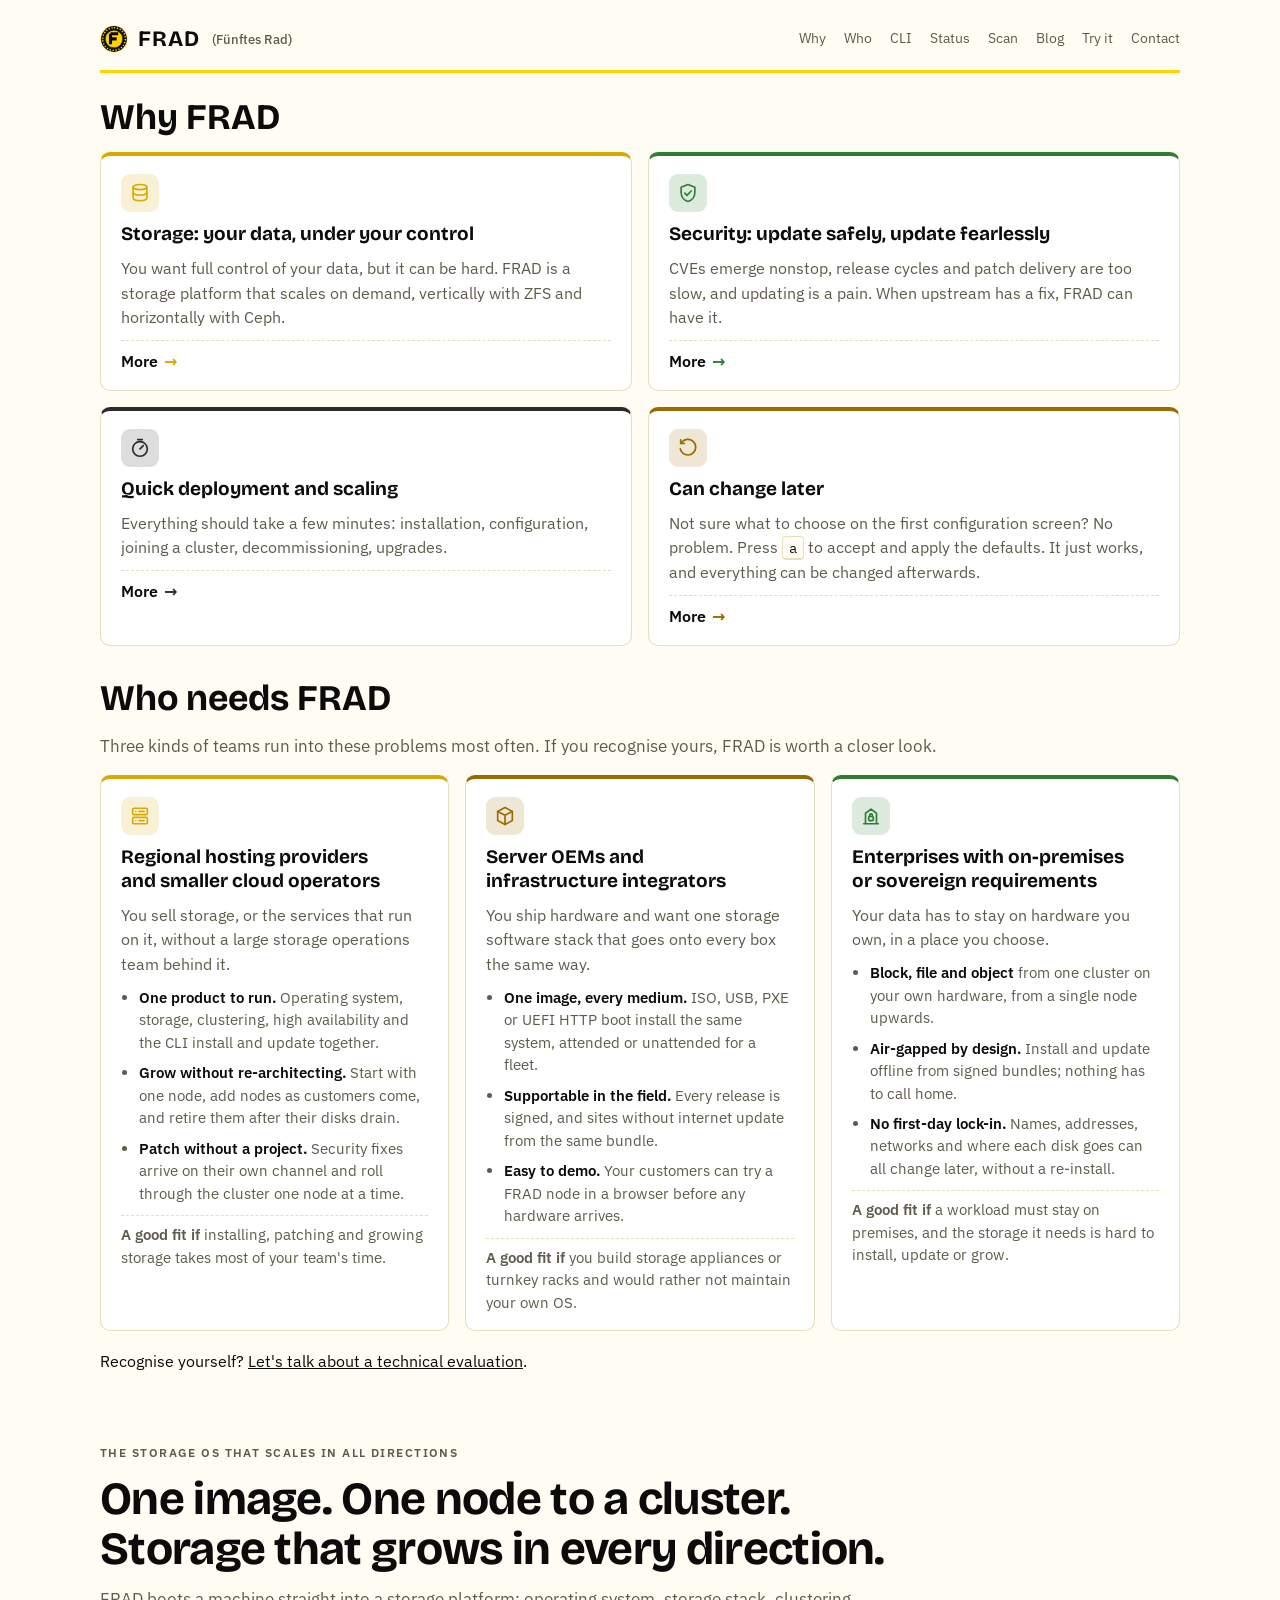
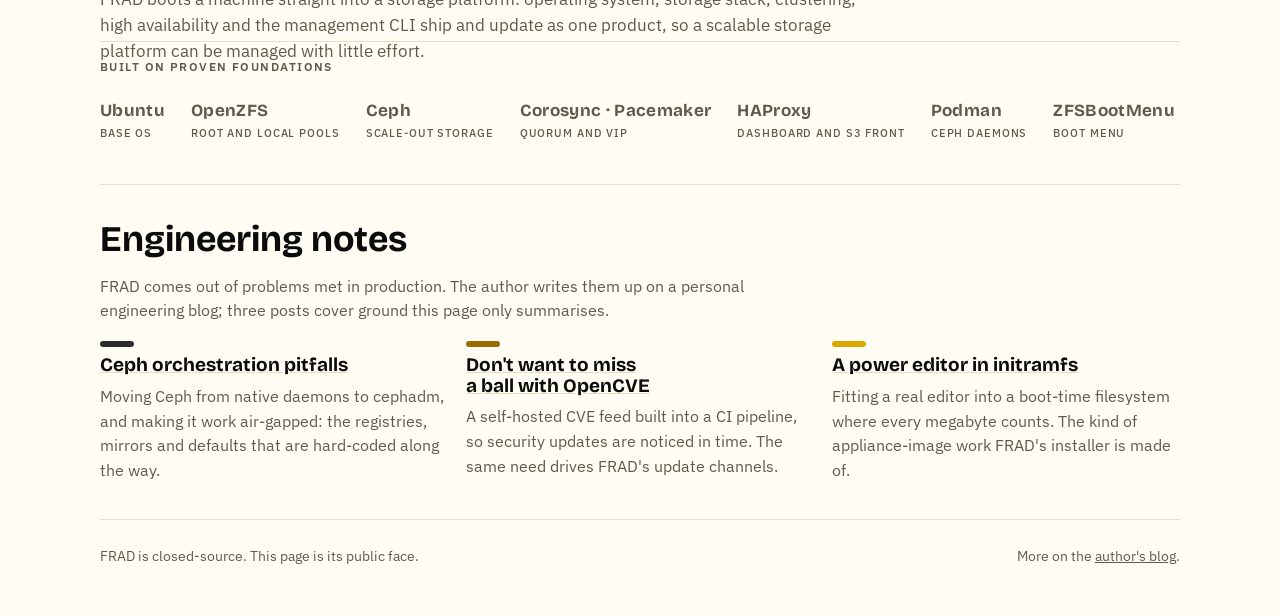
==== commit 053b56b7: "FRAD site from frad 0c4c566 (2026-11-08)" ====
--- a/index.html
+++ b/index.html
@@ -27,6 +27,7 @@
       <a href="status.html">Status</a>
       <a href="scan.html">Scan</a>
       <a href="#notes">Blog</a>
+      <a href="booth.html">Try it</a>
       <a href="contact.html">Contact</a>
     </nav>
   </div>
@@ -72,7 +73,7 @@
           <li><strong>One image, every medium.</strong> ISO, USB stick, PXE or UEFI HTTP boot install the same system.</li>
           <li><strong>One screen at first boot.</strong> FRAD proposes a complete configuration, finds a cluster on the network, and applies it with one key, or runs unattended for a fleet.</li>
           <li><strong>Join and leave in place.</strong> A new node joins the cluster it finds, and a node leaves after its disks drain, with no re-install of the rest.</li>
-          <li><strong>Try it first.</strong> A FRAD node runs on your own machine from a browser, before you download anything: <a href="contact.html">ask for the booth</a>.</li>
+          <li><strong>Try it first.</strong> A FRAD node runs on your own machine from a browser, before you download anything: <a href="booth.html">try it</a>.</li>
         </ul>
       </details>
     </article>
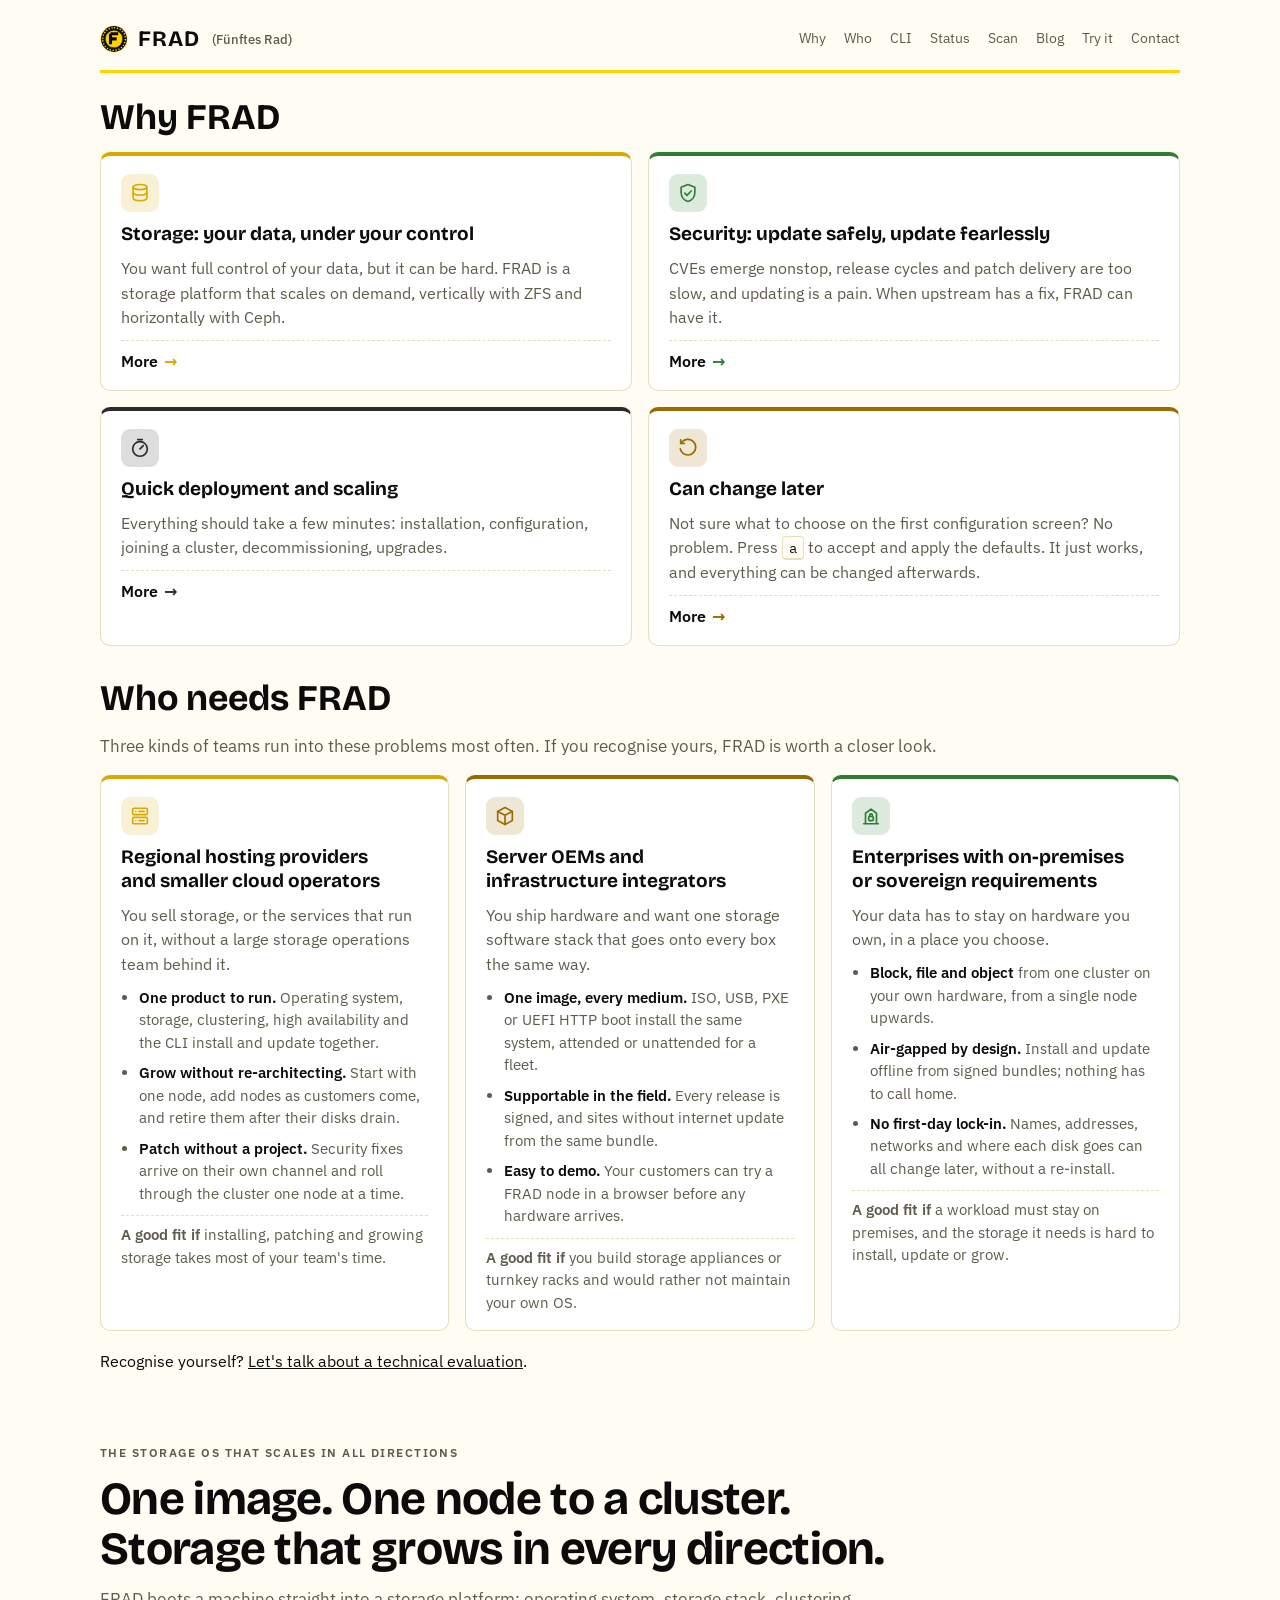
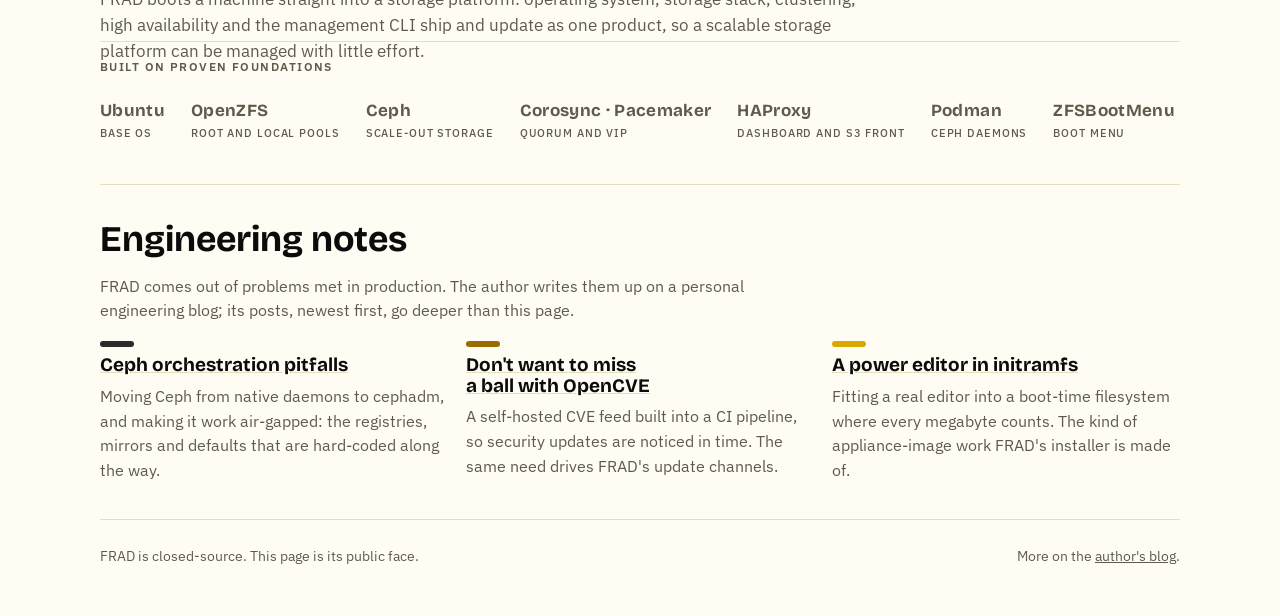
==== commit c726220f: "FRAD site from frad b4be459 (2026-11-09)" ====
--- a/index.html
+++ b/index.html
@@ -156,9 +156,9 @@
 <section id="notes">
   <h2>Engineering notes</h2>
   <div class="prose">
-    <p>FRAD comes out of problems met in production. The author writes them up on a personal engineering blog; three posts cover ground this page only summarises.</p>
+    <p>FRAD comes out of problems met in production. The author writes them up on a personal engineering blog; its posts, newest first, go deeper than this page.</p>
   </div>
-  <div class="cols" style="margin-top: 18px">
+  <div class="cols" style="margin-top: 18px" data-notes>
     <div class="col">
       <div class="mark" style="background: var(--ceph)"></div>
       <h3><a href="https://chienpanglee.github.io/posts/ceph-orchestration-pitfalls/">Ceph orchestration pitfalls</a></h3>
@@ -184,5 +184,6 @@
 </div>
 
 <script src="wheel.js"></script>
+<script src="notes.js"></script>
 </body>
 </html>
--- a/site.css
+++ b/site.css
@@ -226,6 +226,14 @@
 .col p { color: var(--muted); }
 .col h3 a { text-decoration-color: var(--line); }
 .col h3 a:hover { text-decoration-color: currentColor; }
+.notes { list-style: none; margin: 0; padding: 0; display: grid; gap: 18px; }
+.notes li { display: grid; grid-template-columns: 7.5em minmax(0, 1fr); column-gap: 18px; row-gap: 4px; }
+.notes time { grid-row: span 2; color: var(--muted); font-variant-numeric: tabular-nums; }
+.notes h3, .notes p { margin: 0; grid-column: 2; }
+.notes p { color: var(--muted); }
+.notes h3 a { text-decoration-color: var(--line); }
+.notes h3 a:hover { text-decoration-color: currentColor; }
+@media (max-width: 560px) { .notes li { grid-template-columns: 1fr; } .notes time { grid-row: auto; } .notes h3, .notes p { grid-column: 1; } }
 .prose { max-width: 68ch; display: grid; gap: 12px; }
 .prose p { color: var(--muted); }
 footer { padding-block: 26px 40px; border-top: 1px solid var(--line); color: var(--muted); font-size: 14px; display: flex; justify-content: space-between; gap: 14px; flex-wrap: wrap; }
@@ -320,9 +328,19 @@
 .booth .nodes { display: flex; gap: 6px; }
 .booth .nodes button { font: 600 11px/1 var(--body); letter-spacing: 0.06em; text-transform: uppercase; padding: 6px 9px; border-radius: 6px; border: 1px solid var(--line); background: transparent; color: var(--muted); cursor: pointer; }
 .booth .nodes button.on { color: var(--zfs); border-color: var(--zfs); }
+.booth .nodes button.next { color: var(--fg); border-color: var(--yellow); background: color-mix(in srgb, var(--yellow) 18%, transparent); animation: nudge 1.6s ease-out infinite; }   /* no node yet: the install is the next step (#1419) */
+@keyframes nudge { 0% { box-shadow: 0 0 0 0 color-mix(in srgb, var(--yellow) 75%, transparent); } 70% { box-shadow: 0 0 0 8px color-mix(in srgb, var(--yellow) 0%, transparent); } 100% { box-shadow: 0 0 0 0 color-mix(in srgb, var(--yellow) 0%, transparent); } }
+@media (prefers-reduced-motion: reduce) { .booth .nodes button.next { animation: none; } }
 .booth iframe { flex: 1; border: 0; background: #000; width: 100%; }
 .booth .term.boot { flex: 1; height: auto; margin: 0; border: 0; border-radius: 0; justify-content: flex-start; font-size: 14px; padding: 14px 16px; }
 .booth .pane [hidden] { display: none; }
+/* Before the install (booth up, no node): a console-sized window on the pool art carries the install buttons, the state line and End booth (#1431) */
+.booth .nonode { flex: 1; min-height: 22em; display: grid; place-items: center; padding: 24px; background: linear-gradient(color-mix(in srgb, #0b0b0b 30%, transparent), color-mix(in srgb, #0b0b0b 55%, transparent)), url(art/pool.png) center / cover no-repeat; }
+.booth .nonode .card { display: grid; gap: 14px; justify-items: center; text-align: center; max-width: 38em; padding: 20px 26px; border: 1px solid #3a3828; border-radius: 8px; background: color-mix(in srgb, #0b0b0b 78%, transparent); color: #e8e2c8; font-family: var(--mono); font-size: 13px; line-height: 1.5; }
+.booth .nonode .card .muted { color: #cfc9ae; }
+.booth .nonode .nodes { flex-wrap: wrap; justify-content: center; gap: 12px; }
+.booth .nonode .nodes button { font-size: 13px; padding: 10px 16px; color: #e8e2c8; border-color: #3a3828; }
+.booth .nonode .nodes button.next { color: #0b0b0b; background: var(--yellow); border-color: var(--yellow); }
 .booth .downloads { margin-top: 18px; border: 1px solid var(--line); border-radius: 8px; background: var(--panel); padding: 14px 18px; }
 .booth .downloads h2 { margin: 0 0 8px; font: 600 12px/1 var(--body); letter-spacing: 0.1em; text-transform: uppercase; color: var(--muted); display: flex; gap: 12px; align-items: baseline; }
 .booth .downloads h2 .muted { text-transform: none; letter-spacing: 0; font-family: var(--mono); }
@@ -433,3 +451,8 @@
 .status table.pre td.pass { color: var(--ok); font-weight: 600; }
 .status table.pre td.fail { color: var(--warn); font-weight: 600; }
 .status table.pre td.notrun { color: var(--muted); }
+
+/* contact: the Write-to-me card carries the pool illustration; text on the panel colour at the left, the picture from the middle on (#1415) */
+.cta.contact-mail { position: relative; overflow: hidden; padding: 30px 30px 26px; min-height: 230px; align-content: center; background: url(art/pool.png) center 58% / cover no-repeat; }
+.cta.contact-mail::before { content: ""; position: absolute; inset: 0; background: linear-gradient(90deg, color-mix(in srgb, var(--panel) 96%, transparent) 0 46%, color-mix(in srgb, var(--panel) 40%, transparent) 76%, color-mix(in srgb, var(--panel) 10%, transparent) 100%); }
+.cta.contact-mail > * { position: relative; }
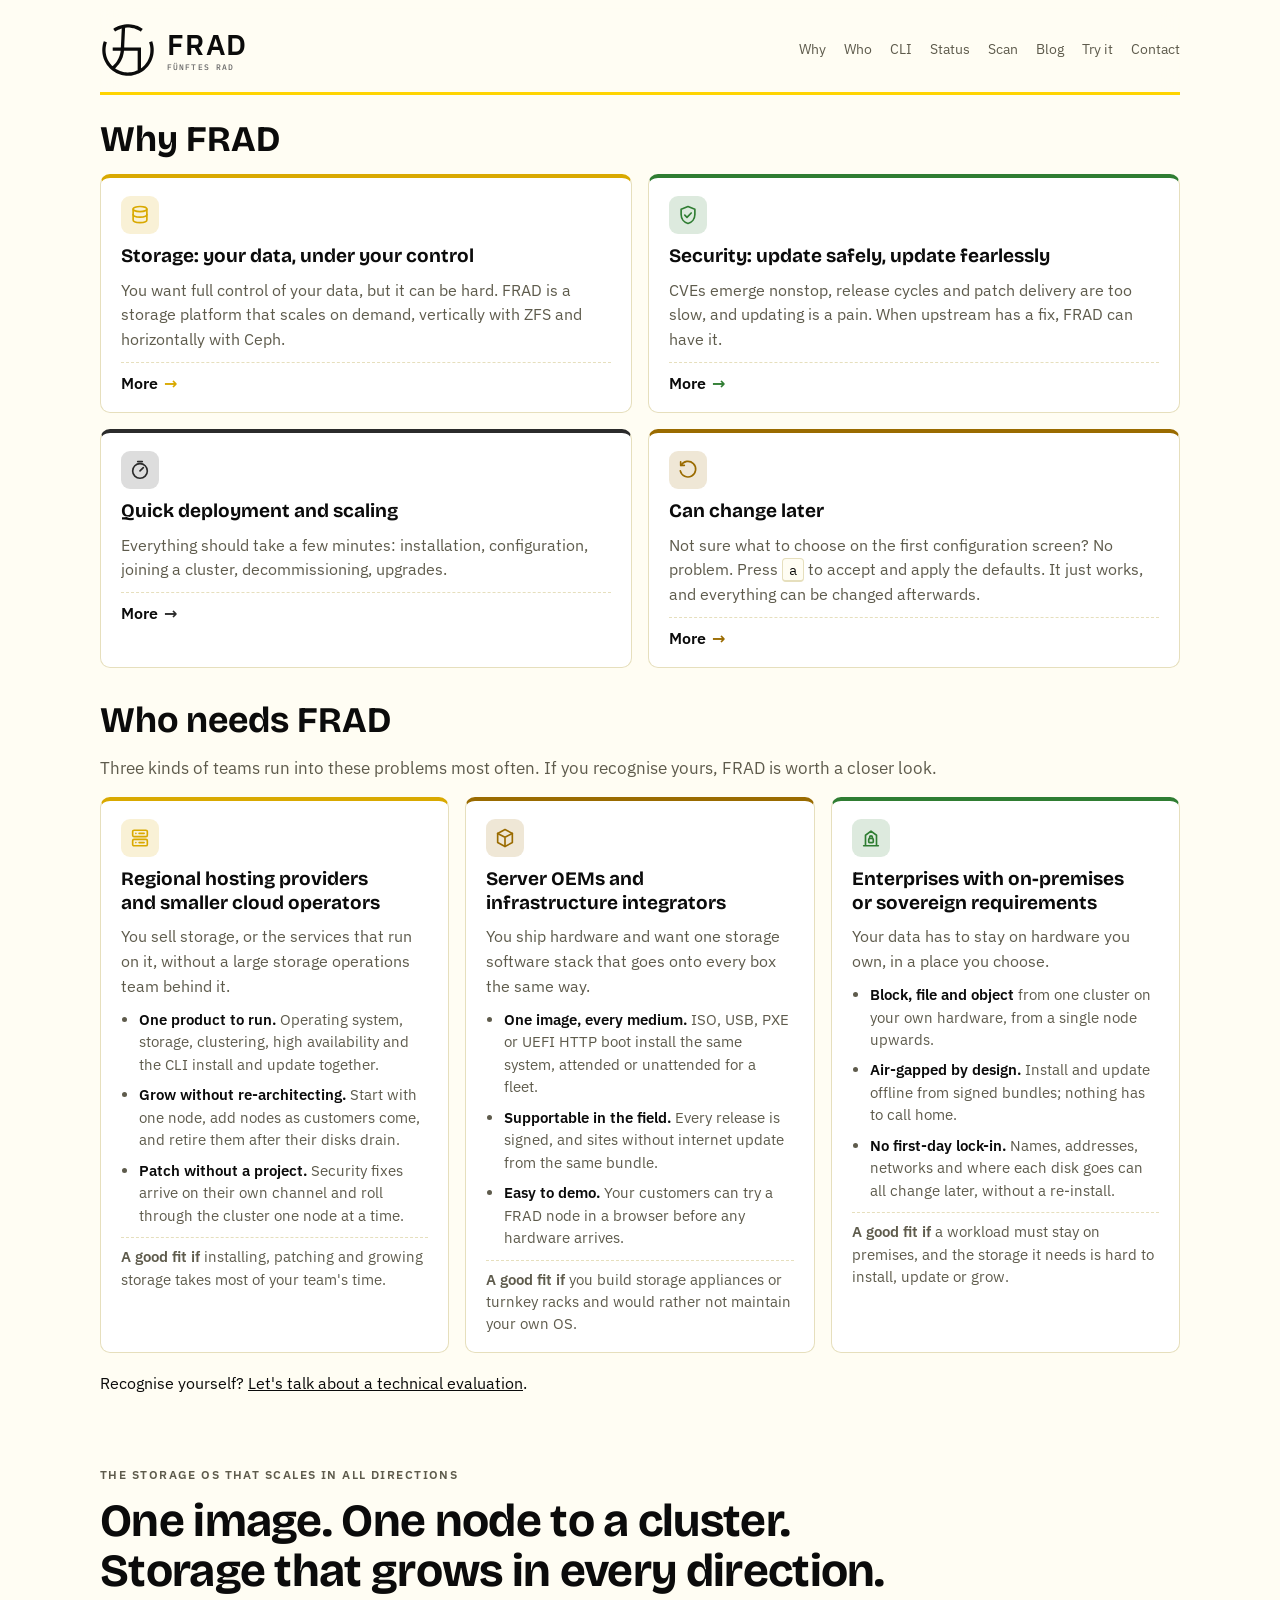
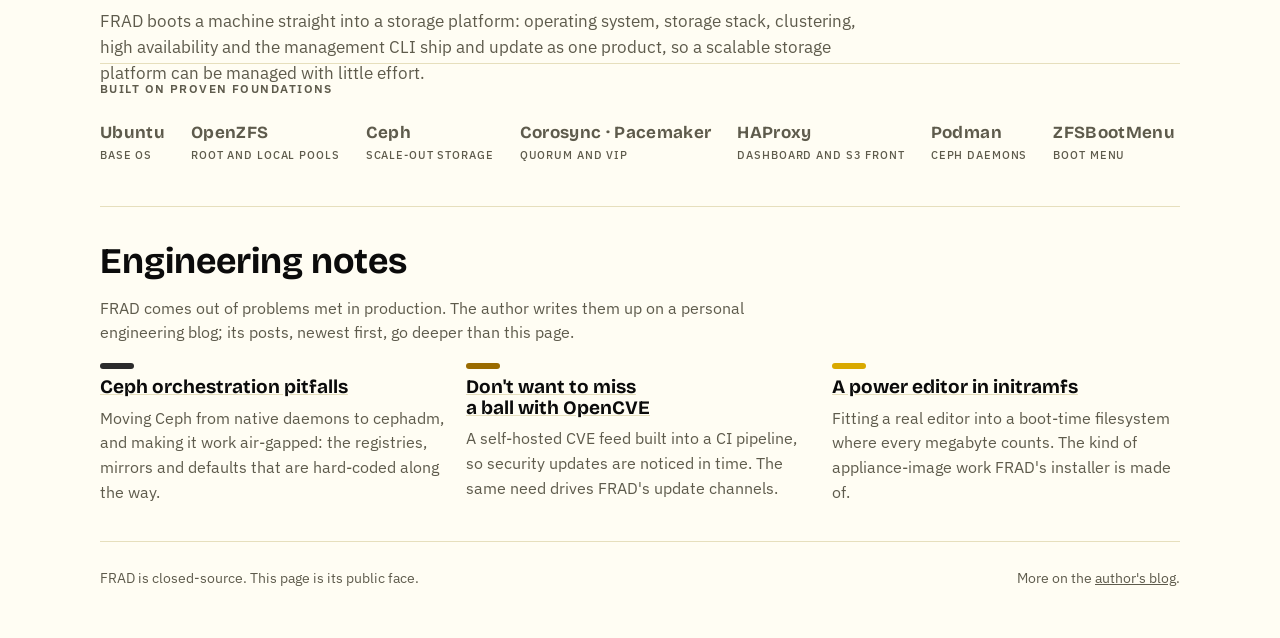
==== commit 34ef40eb: "FRAD site from frad e462b93 (2026-11-22)" ====
--- a/index.html
+++ b/index.html
@@ -18,7 +18,7 @@
 
 <div class="wrap">
 <header class="top">
-  <a class="wordmark" href="index.html" aria-label="FRAD, Fünftes Rad: the main page"><svg class="mark-svg" viewBox="0 0 100 100" width="28" height="28" aria-hidden="true"><g transform="translate(0 0) scale(1)"><circle cx="50" cy="50" r="47.5" fill="none" stroke="#ffd400" stroke-width="2"/><circle cx="50" cy="50" r="46" fill="#0b0b0b"/><circle cx="50" cy="50" r="40.5" fill="none" stroke="#ffd400" stroke-width="5.5" stroke-dasharray="4.4 6.2" transform="rotate(-90 50 50)"/><circle cx="50" cy="50" r="31" fill="#ffd400"/><circle cx="50" cy="50" r="31" fill="none" stroke="#0b0b0b" stroke-width="1.6"/><path d="M37.5 31V69M37.5 31H65M37.5 49.5H59.5" fill="none" stroke="#0b0b0b" stroke-width="11" stroke-linecap="butt" stroke-linejoin="miter"/></g></svg>FRAD <small>(Fünftes Rad)</small></a>
+  <a class="wordmark" href="index.html" aria-label="FRAD, Fünftes Rad: the main page"><svg class="mark-svg" viewBox="0 0 100 100" width="56" height="56" aria-hidden="true" fill="currentColor"><path fill-rule="evenodd" d="M47.57 4.07Q49.21 4.00 51.12 4.04Q53.03 4.07 55.54 4.37Q58.05 4.67 61.04 5.42Q64.04 6.17 65.79 6.81Q67.55 7.44 69.09 8.15Q70.62 8.87 72.31 9.80Q73.99 10.74 75.08 11.49L76.16 12.23L76.16 12.46Q76.16 12.68 75.30 13.81Q74.44 14.93 73.92 15.79Q73.39 16.65 73.21 16.84L73.02 17.03L72.83 17.03Q72.64 17.03 71.26 16.09Q69.87 15.15 67.74 14.11Q65.61 13.06 63.55 12.31Q61.49 11.56 60.33 11.26Q59.17 10.96 56.81 10.55Q54.45 10.14 52.51 10.03Q50.56 9.91 48.50 9.99Q46.44 10.06 45.77 10.18L45.10 10.29L44.98 10.44Q44.87 10.59 44.83 11.11Q44.80 11.64 44.01 27.62Q43.23 43.60 43.23 44.39L43.23 45.17L43.34 45.28L43.45 45.40L58.16 45.40Q72.87 45.40 73.02 45.51L73.17 45.62L73.17 63.96L73.17 82.30L73.24 82.38L73.32 82.45L73.99 82.04Q74.67 81.63 76.28 80.24Q77.88 78.86 79.16 77.51Q80.43 76.16 81.33 75.04Q82.23 73.92 83.31 72.31Q84.40 70.70 85.03 69.54Q85.67 68.38 86.27 67.10Q86.87 65.83 87.54 64.00Q88.21 62.16 88.66 60.52Q89.11 58.87 89.41 57.26Q89.71 55.65 89.90 52.55Q90.09 49.44 90.01 47.90Q89.94 46.37 89.67 44.50Q89.41 42.63 88.96 40.76Q88.51 38.88 88.14 37.80Q87.77 36.71 87.80 36.49L87.84 36.26L90.35 35.33Q92.86 34.39 93.08 34.47L93.31 34.54L94.02 36.86Q94.73 39.18 95.21 41.92Q95.70 44.65 95.85 46.93Q96.00 49.21 95.96 51.05Q95.93 52.88 95.66 55.20Q95.40 57.52 95.03 59.32Q94.65 61.12 93.94 63.47Q93.23 65.83 92.37 67.89Q91.51 69.95 90.91 70.96Q90.31 71.97 90.12 72.46Q89.94 72.94 88.59 75.00Q87.24 77.06 86.19 78.41Q85.15 79.76 83.20 81.78Q81.25 83.80 79.76 85.07Q78.26 86.34 76.28 87.73Q74.29 89.11 71.56 90.57Q68.83 92.03 67.55 92.56Q66.28 93.08 64.19 93.75Q62.09 94.43 60.59 94.76Q59.10 95.10 57.37 95.40Q55.65 95.70 53.74 95.85Q51.83 96.00 49.29 95.96Q46.74 95.93 43.67 95.51Q40.61 95.10 38.36 94.50Q36.11 93.90 33.49 92.89Q30.87 91.88 28.97 90.91Q27.06 89.94 24.92 88.55Q22.79 87.17 20.51 85.26Q18.22 83.35 16.73 81.78Q15.23 80.21 14.07 78.75Q12.91 77.29 11.67 75.41Q10.44 73.54 9.20 71.18Q7.97 68.83 7.26 67.03Q6.55 65.23 5.91 63.06Q5.27 60.89 4.82 58.53Q4.37 56.18 4.19 53.59Q4.00 51.01 4.07 48.54Q4.15 46.07 4.56 43.26Q4.97 40.46 5.80 37.54L6.62 34.62L6.84 34.50L7.07 34.39L9.58 35.29L12.08 36.19L12.12 36.56Q12.16 36.94 11.56 38.85Q10.96 40.76 10.66 42.29Q10.36 43.82 10.18 45.62Q9.99 47.42 9.95 49.18Q9.91 50.94 9.99 52.36Q10.06 53.78 10.36 55.84Q10.66 57.90 11.11 59.69Q11.56 61.49 12.20 63.29Q12.83 65.08 13.66 66.88Q14.48 68.68 15.68 70.66Q16.88 72.64 18.04 74.18Q19.20 75.71 20.54 77.17Q21.89 78.63 22.15 78.71L22.41 78.78L22.64 78.63Q22.86 78.48 24.96 76.39Q27.06 74.29 28.03 73.09Q29.00 71.90 30.24 70.06Q31.47 68.23 32.71 65.76Q33.94 63.29 34.88 60.41Q35.81 57.52 36.23 55.54Q36.64 53.56 36.71 52.55L36.79 51.53L36.41 51.42Q36.04 51.31 29.45 51.31L22.86 51.31L22.79 51.20Q22.71 51.09 22.68 48.43Q22.64 45.77 22.75 45.58L22.86 45.40L29.94 45.40L37.01 45.40L37.12 45.28L37.24 45.17L38.06 28.52Q38.88 11.86 38.81 11.75L38.73 11.64L38.55 11.64Q38.36 11.64 36.38 12.35Q34.39 13.06 32.78 13.81Q31.17 14.55 29.26 15.75Q27.36 16.95 27.13 16.95L26.91 16.95L26.57 16.54Q26.23 16.13 25.03 14.41Q23.84 12.68 23.84 12.46L23.84 12.23L24.66 11.64Q25.48 11.04 27.32 9.99Q29.15 8.94 31.96 7.74Q34.77 6.55 36.34 6.06Q37.91 5.57 39.78 5.16Q41.65 4.75 43.79 4.45Q45.92 4.15 47.57 4.07ZM55.13 51.31Q43.38 51.31 43.19 51.35L43.00 51.38L42.85 51.65Q42.70 51.91 42.70 52.40Q42.70 52.88 42.40 54.72Q42.10 56.55 41.50 58.98Q40.90 61.42 40.46 62.73Q40.01 64.04 39.03 66.24Q38.06 68.45 37.09 70.21Q36.11 71.97 35.14 73.43Q34.17 74.89 32.48 76.95Q30.80 79.01 29.04 80.69Q27.28 82.38 27.21 82.64L27.13 82.90L28.03 83.54Q28.93 84.17 30.42 85.00Q31.92 85.82 33.94 86.72Q35.96 87.62 37.20 88.03Q38.43 88.44 41.32 89.08Q44.20 89.71 45.58 89.86Q46.97 90.01 48.99 90.05Q51.01 90.09 53.41 89.90Q55.80 89.71 58.16 89.23Q60.52 88.74 62.76 87.99Q65.01 87.24 65.91 86.83Q66.81 86.42 67.03 86.19L67.25 85.97L67.25 68.79L67.25 51.61L67.07 51.46Q66.88 51.31 55.13 51.31Z"/></svg><span class="lock-name"><strong>FRAD</strong><small>Fünftes Rad</small></span></a>
   <div class="right">
     <nav>
       <a href="#why">Why</a>
--- a/site.css
+++ b/site.css
@@ -12,6 +12,7 @@
   --ctl: #9a6b00;      /* control role / VIP: deep gold */
   --ok: #2f7d32;
   --warn: #c2410c;
+  --logo: #0b0b0b; --logo-sub: #666; --logo-link: #ffd400;   /* the lockup: one colour, black here, yellow on dark (#2126) */
   --display: "Bricolage Grotesque", "Helvetica Neue", Arial, sans-serif;
   --body: "IBM Plex Sans", "Segoe UI", system-ui, sans-serif;
   --mono: "IBM Plex Mono", ui-monospace, "SF Mono", Menlo, monospace;
@@ -19,12 +20,12 @@
 @media (prefers-color-scheme: dark) {
   :root:not([data-theme="light"]) {
     --bg: #0b0b0b; --panel: #151515; --fg: #f5f1dc; --muted: #a8a48f; --line: #2d2b22;
-    --zfs: #ffd400; --ceph: #d9d4c0; --ctl: #f0b429; --ok: #6fcf6f; --warn: #fb923c; color-scheme: dark;
+    --zfs: #ffd400; --ceph: #d9d4c0; --ctl: #f0b429; --ok: #6fcf6f; --warn: #fb923c; --logo: #ffd400; --logo-sub: #999; --logo-link: #0b0b0b; color-scheme: dark;
   }
 }
 :root[data-theme="dark"] {
   --bg: #0b0b0b; --panel: #151515; --fg: #f5f1dc; --muted: #a8a48f; --line: #2d2b22;
-  --zfs: #ffd400; --ceph: #d9d4c0; --ctl: #f0b429; --ok: #6fcf6f; --warn: #fb923c; color-scheme: dark;
+  --zfs: #ffd400; --ceph: #d9d4c0; --ctl: #f0b429; --ok: #6fcf6f; --warn: #fb923c; --logo: #ffd400; --logo-sub: #999; --logo-link: #0b0b0b; color-scheme: dark;
 }
 * { box-sizing: border-box; }
 body { background: var(--bg); color: var(--fg); font-family: var(--body); font-size: 16px; line-height: 1.55; }
@@ -41,10 +42,11 @@
 
 header.top { display: flex; align-items: center; justify-content: space-between; gap: 16px; padding-block: 14px; border-bottom: 3px solid var(--yellow); flex-wrap: wrap; position: sticky; top: 0; z-index: 5; background: color-mix(in srgb, var(--bg) 86%, transparent); backdrop-filter: blur(12px); -webkit-backdrop-filter: blur(12px); }
 header.top .right { display: flex; align-items: center; gap: 18px; flex-wrap: wrap; }
-.wordmark { font-family: var(--display); font-weight: 700; font-size: 22px; letter-spacing: 0.04em; display: flex; align-items: center; gap: 10px; }
-.wordmark .mark-svg { display: block; flex: none; }
-a.wordmark { text-decoration: none; color: inherit; }
-.wordmark small { font: 500 13px var(--body); letter-spacing: 0; color: var(--muted); margin-left: 2px; }
+.wordmark { display: flex; align-items: center; gap: 11px; color: var(--logo); }   /* the lockup: mark 56, name 29, sub 8 (owner's .lock 84/44/12 scaled) */
+.wordmark .mark-svg { display: block; flex: none; width: 56px; height: 56px; }
+.lock-name strong { display: block; font: 600 29px/1 var(--body); letter-spacing: .05em; }
+.lock-name small { display: block; margin-top: 4px; font: 500 8px/1 var(--mono); letter-spacing: .14em; text-transform: uppercase; color: var(--logo-sub); }
+a.wordmark { text-decoration: none; }
 nav { display: flex; gap: 18px; flex-wrap: wrap; font-size: 14px; align-items: center; min-height: 28px; }
 nav a { text-decoration: none; color: var(--muted); }
 .btn { display: inline-flex; align-items: center; gap: 8px; font: 600 15px var(--body); padding: 11px 18px; border-radius: 8px; border: 1px solid var(--line); background: var(--panel); color: var(--fg); text-decoration: none; cursor: pointer; transition: transform 0.15s, border-color 0.2s, background 0.2s; }
@@ -55,8 +57,9 @@
 .booth .btn:disabled { opacity: 0.4; cursor: default; }
 .cta .note { align-self: center; font-size: 13px; color: var(--muted); }
 nav a:hover, nav a.docked { color: var(--fg); }
-nav a.docked { padding-left: 34px; }   /* room for the tire (wheel.js) at the left of the link that is current */
-#wheel { position: fixed; left: 0; top: 0; width: 28px; height: 28px; transform-origin: 14px 14px; z-index: 6; pointer-events: none; }
+nav a.docked { padding: 3px 8px 3px 40px; background: var(--fg); color: var(--bg); }   /* the room for the mark (wheel.js), in the current-link style */
+#wheel { color: var(--logo); position: fixed; left: 0; top: 0; z-index: 6; pointer-events: none; }   /* size and origin from wheel.js */
+#wheel.on-link { color: var(--logo-link); }
 
 .hero { padding-block: 26px 6px; display: grid; gap: 12px; max-width: 980px; }
 .hero .lead { font-size: 17px; color: var(--muted); max-width: 78ch; }
@@ -233,7 +236,17 @@
 .notes p { color: var(--muted); }
 .notes h3 a { text-decoration-color: var(--line); }
 .notes h3 a:hover { text-decoration-color: currentColor; }
-@media (max-width: 560px) { .notes li { grid-template-columns: 1fr; } .notes time { grid-row: auto; } .notes h3, .notes p { grid-column: 1; } }
+.notes.pics li { grid-template-columns: 7.5em 144px minmax(0, 1fr); }
+.notes.pics h3, .notes.pics p { grid-column: 3; }
+.notes img { grid-column: 2; grid-row: 1 / span 2; align-self: start; width: 144px; height: 81px; object-fit: contain; object-position: center top; border-radius: 4px; }
+@media (max-width: 560px) {
+  .notes li { grid-template-columns: 1fr; } .notes time { grid-row: auto; } .notes h3, .notes p { grid-column: 1; }
+  .notes.pics li { grid-template-columns: 96px minmax(0, 1fr); }
+  .notes.pics time { grid-column: 1 / -1; }
+  .notes img { grid-column: 1; grid-row: 2; width: 96px; height: 54px; }
+  .notes.pics h3 { grid-column: 2; grid-row: 2; }
+  .notes.pics p { grid-column: 1 / -1; grid-row: 3; }
+}
 .prose { max-width: 68ch; display: grid; gap: 12px; }
 .prose p { color: var(--muted); }
 footer { padding-block: 26px 40px; border-top: 1px solid var(--line); color: var(--muted); font-size: 14px; display: flex; justify-content: space-between; gap: 14px; flex-wrap: wrap; }
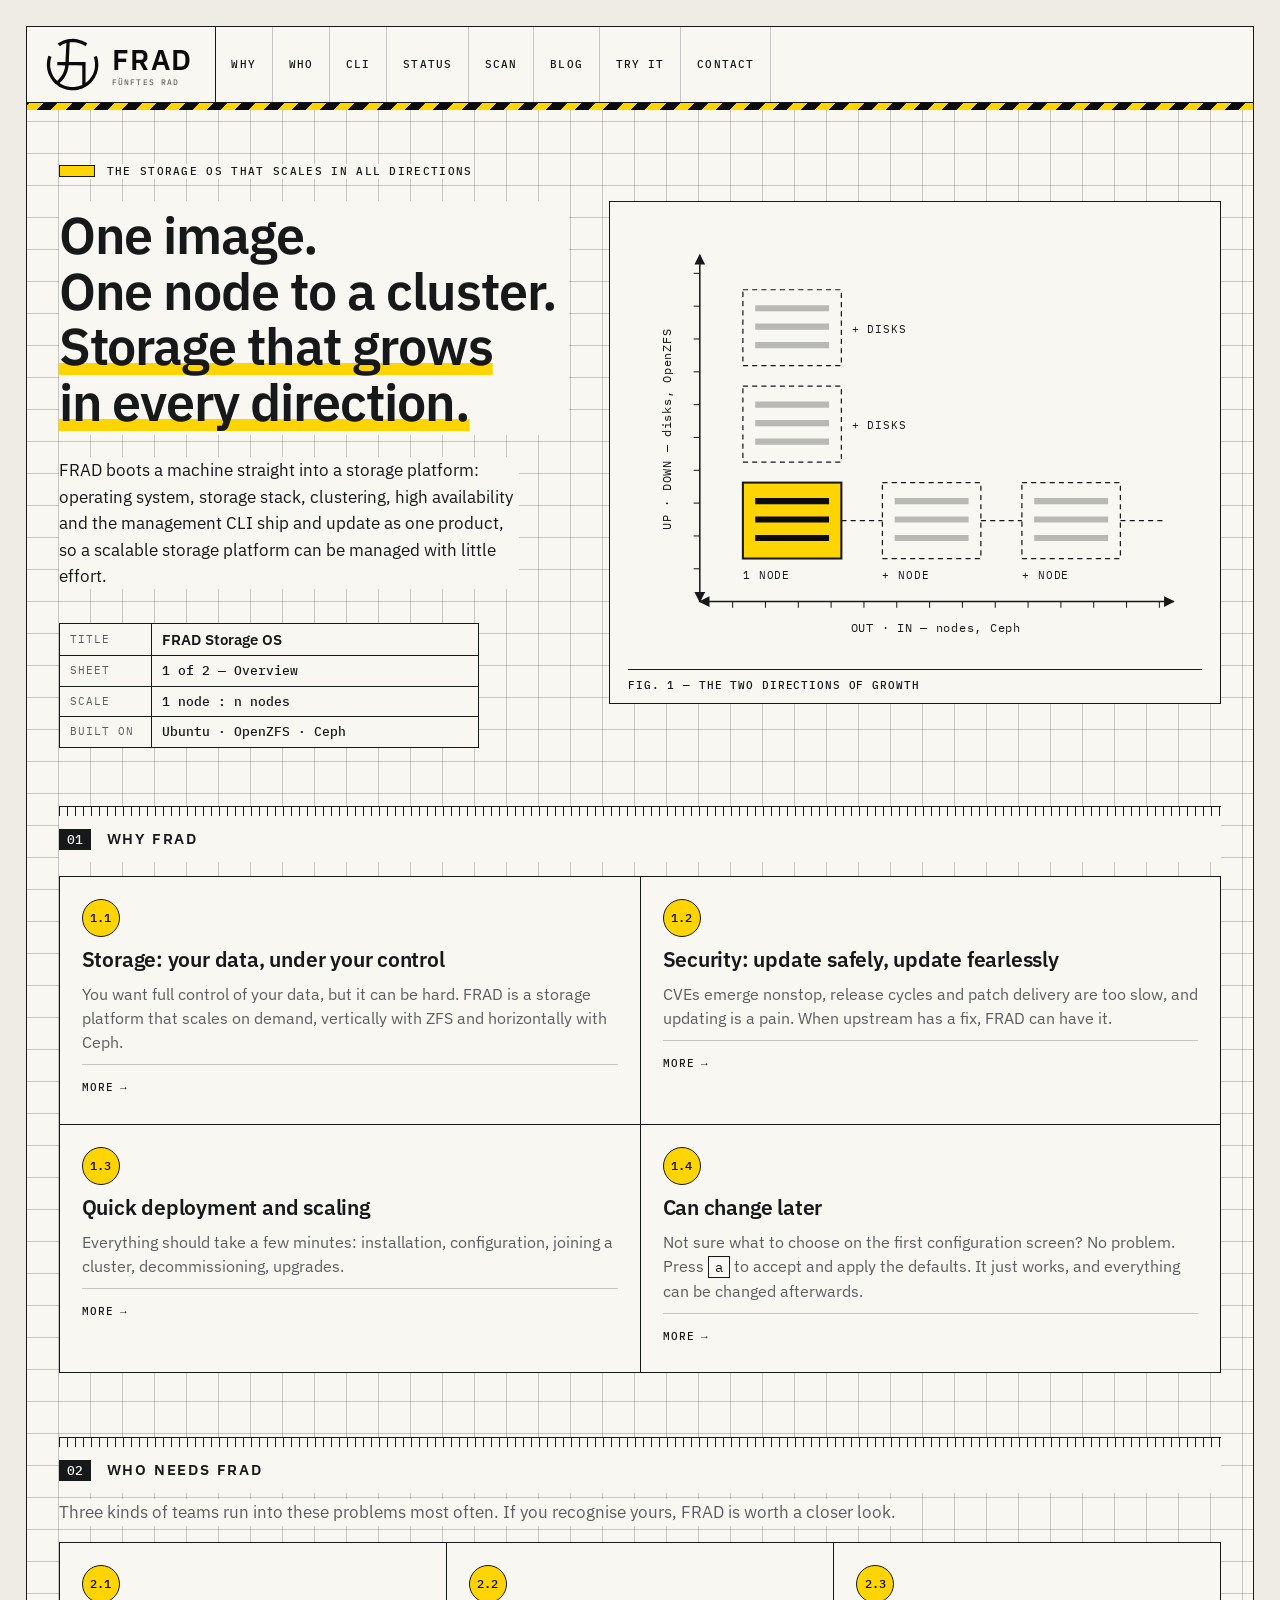
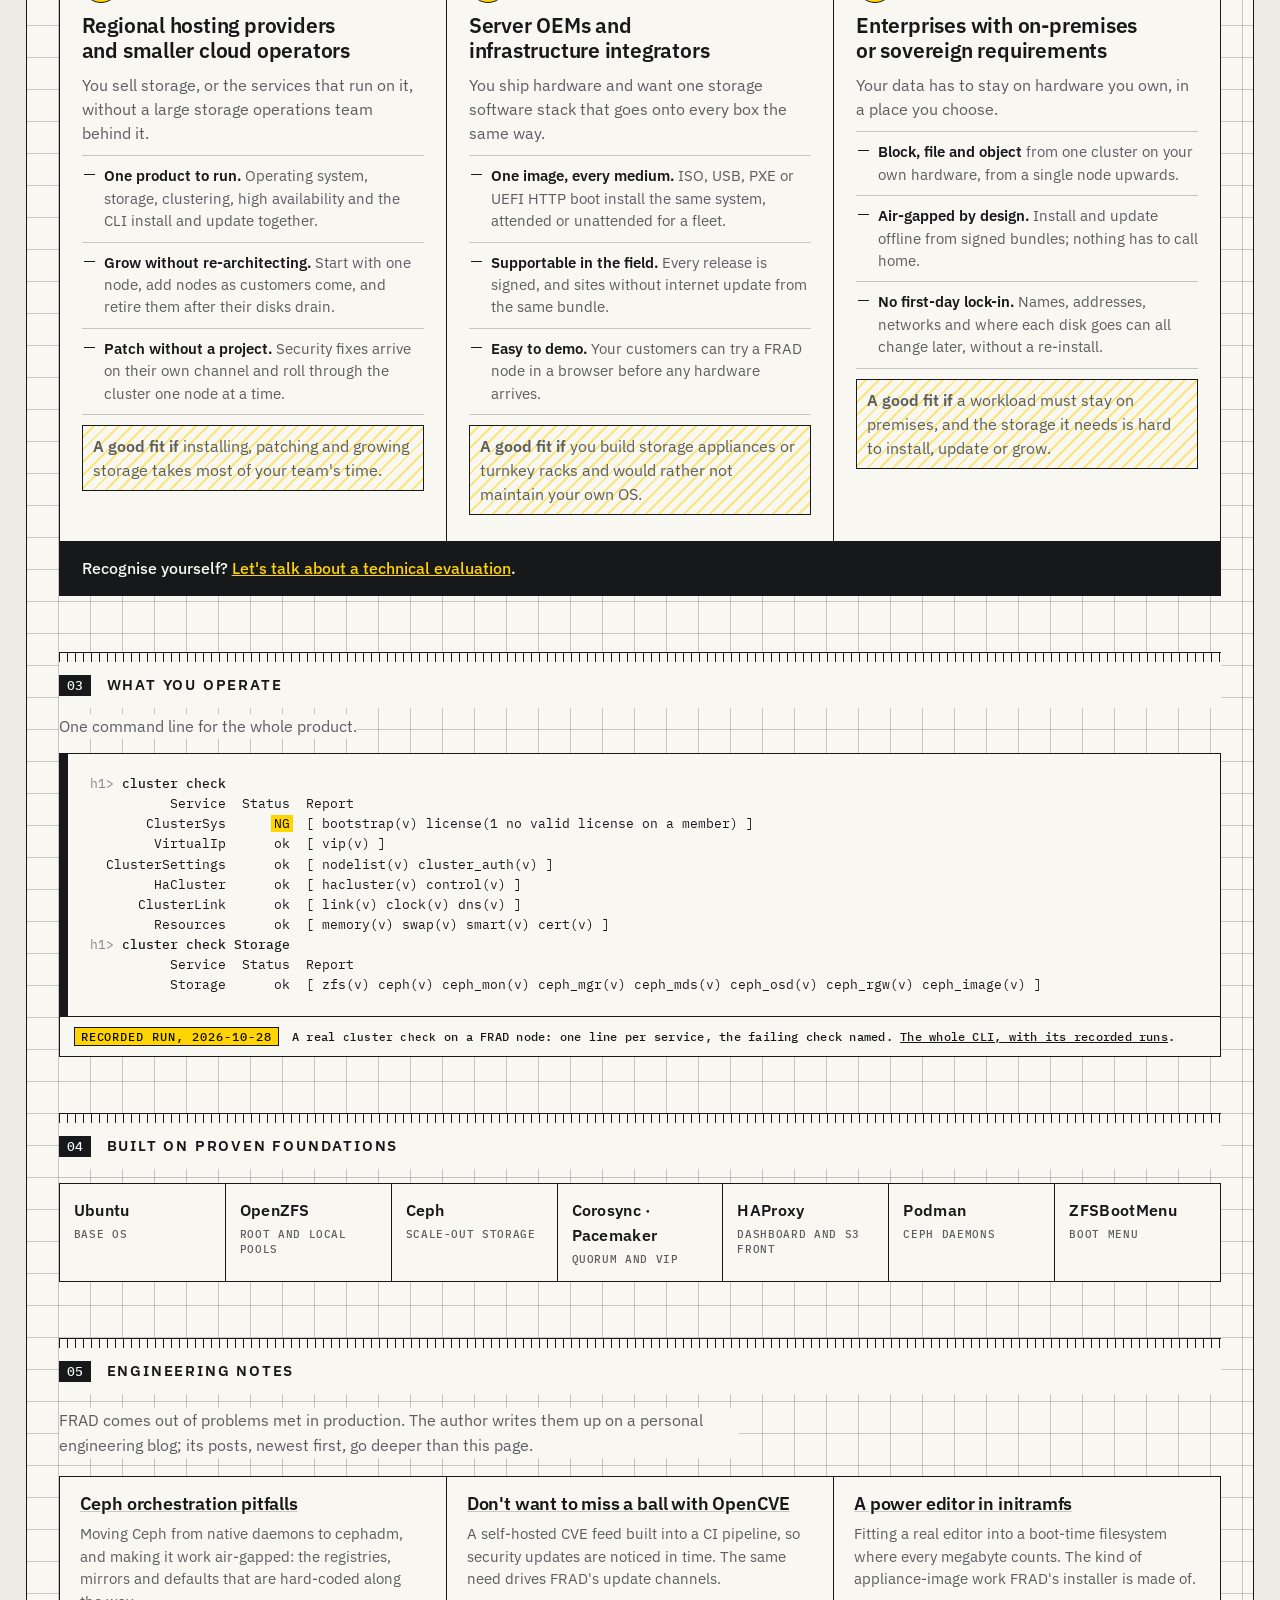
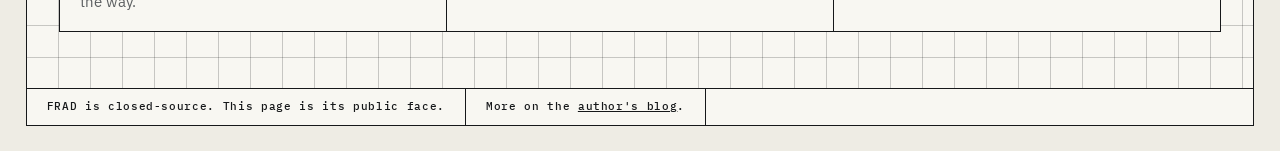
==== commit acc6d1b2: "FRAD site from frad 4eb52a6 (2026-11-22)" ====
--- a/index.html
+++ b/index.html
@@ -33,6 +33,35 @@
   </div>
 </header>
 
+<section class="hero">
+  <div class="eyebrow">The storage OS that scales in all directions</div>
+  <h1><span>One image.</span> <span>One node to a cluster.</span> <span class="s3">Storage that grows in every direction.</span></h1>
+  <p class="lead">FRAD boots a machine straight into a storage platform: operating system, storage stack, clustering, high availability and the management CLI ship and update as one product, so a scalable storage platform can be managed with little effort.</p>
+  <figure class="hero-fig">
+    <svg class="dia" viewBox="0 0 560 430" role="img" aria-label="One node grows up and down by disks with OpenZFS, and out and in by nodes with Ceph">
+      <defs><marker id="ah" viewBox="0 0 10 10" refX="9" refY="5" markerWidth="7" markerHeight="7" orient="auto-start-reverse"><path d="M0 0L10 5L0 10z" class="d-fill"/></marker></defs>
+      <g class="d-tick"><path d="M70 52h-6"/><path d="M70 84h-6"/><path d="M70 116h-6"/><path d="M70 148h-6"/><path d="M70 180h-6"/><path d="M70 212h-6"/><path d="M70 244h-6"/><path d="M70 276h-6"/><path d="M70 308h-6"/><path d="M70 340h-6"/><path d="M102 372v6"/><path d="M134 372v6"/><path d="M166 372v6"/><path d="M198 372v6"/><path d="M230 372v6"/><path d="M262 372v6"/><path d="M294 372v6"/><path d="M326 372v6"/><path d="M358 372v6"/><path d="M390 372v6"/><path d="M422 372v6"/><path d="M454 372v6"/><path d="M486 372v6"/><path d="M518 372v6"/></g>
+      <path class="d-axis" d="M70 372V34" marker-end="url(#ah)" marker-start="url(#ah)"/>
+      <path class="d-axis" d="M70 372H532" marker-end="url(#ah)" marker-start="url(#ah)"/>
+      <g class="d-ghost"><rect x="112" y="162" width="96" height="74"/><rect x="112" y="68" width="96" height="74"/><rect x="248" y="256" width="96" height="74"/><rect x="384" y="256" width="96" height="74"/><path d="M208 293H248M344 293H384M480 293H522"/></g>
+      <g class="d-disk"><path d="M124 180h72M124 198h72M124 216h72M124 86h72M124 104h72M124 122h72"/><path d="M260 274h72M260 292h72M260 310h72M396 274h72M396 292h72M396 310h72"/></g>
+      <rect class="d-node" x="112" y="256" width="96" height="74"/>
+      <path class="d-nodedisk" d="M124 274h72M124 292h72M124 310h72"/>
+      <text class="d-lab" x="112" y="350">1 NODE</text><text class="d-lab" x="248" y="350">+ NODE</text><text class="d-lab" x="384" y="350">+ NODE</text>
+      <text class="d-lab" x="218" y="204">+ DISKS</text><text class="d-lab" x="218" y="110">+ DISKS</text>
+      <text class="d-ax" x="300" y="402" text-anchor="middle">OUT · IN — nodes, Ceph</text>
+      <text class="d-ax" transform="translate(42 204) rotate(-90)" text-anchor="middle">UP · DOWN — disks, OpenZFS</text>
+    </svg>
+    <figcaption>Fig. 1 — the two directions of growth</figcaption>
+  </figure>
+  <table class="titleblock">
+    <tr><th>Title</th><td>FRAD Storage OS</td></tr>
+    <tr><th>Sheet</th><td>1 of 2 — Overview</td></tr>
+    <tr><th>Scale</th><td>1 node : n nodes</td></tr>
+    <tr><th>Built on</th><td>Ubuntu · OpenZFS · Ceph</td></tr>
+  </table>
+</section>
+
 <section id="why" class="why">
   <span id="ideas"></span>
   <h2>Why FRAD</h2>
@@ -134,14 +163,18 @@
   </div>
 </section>
 
-<div class="hero">
-  <div class="eyebrow">The storage OS that scales in all directions</div>
-  <h1>One image. One node to a cluster. Storage that grows in every direction.</h1>
-  <p class="lead">FRAD boots a machine straight into a storage platform: operating system, storage stack, clustering, high availability and the management CLI ship and update as one product, so a scalable storage platform can be managed with little effort.</p>
-</div>
-
-<div class="builton" aria-label="Built on">
-  <span class="eyebrow">Built on proven foundations</span>
+
+<section id="proof">
+  <h2>What you operate</h2>
+  <p class="sec-sub">One command line for the whole product.</p>
+  <figure class="proof">
+    <pre class="term run" id="home-run" data-example="cli-cluster-check" data-head="8" data-tail="3"></pre>
+    <figcaption><span class="cap-l">Recorded run, <span id="home-run-date"></span></span> A real <code>cluster check</code> on a FRAD node: one line per service, the failing check named. <a href="cli.html">The whole CLI, with its recorded runs</a>.</figcaption>
+  </figure>
+</section>
+
+<section class="builton" id="built">
+  <h2>Built on proven foundations</h2>
   <ul>
     <li>Ubuntu<small>base OS</small></li>
     <li>OpenZFS<small>root and local pools</small></li>
@@ -151,7 +184,7 @@
     <li>Podman<small>Ceph daemons</small></li>
     <li>ZFSBootMenu<small>boot menu</small></li>
   </ul>
-</div>
+</section>
 
 <section id="notes">
   <h2>Engineering notes</h2>
@@ -185,5 +218,7 @@
 
 <script src="wheel.js"></script>
 <script src="notes.js"></script>
+<script src="examples-cli.js"></script>
+<script src="home-run.js"></script>
 </body>
 </html>
--- a/site.css
+++ b/site.css
@@ -1,31 +1,35 @@
-/* FRAD site styles, shared by index.html (the stage) and cli.html (the CLI tree). */
-/* Layout: one wide "stage" (the animated cluster) with a narrator panel beside it; prose sections below in a 65ch column. */
+/* FRAD site styles, shared by every page. The look is concept B, "Drawing" (#2125, #2127): an engineering
+   sheet on paper, frames, mono labels, ruler section heads, numbered balloons; its parts are the last block. */
 :root {
-  --bg: #fffdf3;       /* warm paper */
-  --panel: #ffffff;
-  --fg: #0b0b0b;       /* black */
-  --muted: #5e5b4c;
-  --line: #e6dfbd;
-  --yellow: #ffd400;   /* the brand yellow: buttons, the tire's rim, the prompt */
+  --bg: #eeece4;       /* paper, around the sheet (concept B, #2127) */
+  --panel: #f8f7f2;    /* the sheet */
+  --fg: #16181a;       /* ink */
+  --muted: #5b5e60;
+  --line: rgba(22,24,26,.22);   /* hairlines and the sheet grid */
+  --rule: var(--fg);   /* frames and table rules */
+  --yellow: #ffd400;   /* the brand yellow: balloons, the hazard stripe, the current command */
+  --black: #0b0b0b;
   --zfs: #d9a900;      /* host-local pool: yellow */
   --ceph: #2b2b2b;     /* cluster storage: black */
   --ctl: #9a6b00;      /* control role / VIP: deep gold */
   --ok: #2f7d32;
   --warn: #c2410c;
+  --term-bg: var(--panel); --term-fg: var(--fg); --term-ps: #84878a; --term-out: #3b3e40; --term-note: #84878a; --term-err: #b3261e;
   --logo: #0b0b0b; --logo-sub: #666; --logo-link: #ffd400;   /* the lockup: one colour, black here, yellow on dark (#2126) */
-  --display: "Bricolage Grotesque", "Helvetica Neue", Arial, sans-serif;
+  --display: "IBM Plex Sans", "Segoe UI", system-ui, sans-serif;
   --body: "IBM Plex Sans", "Segoe UI", system-ui, sans-serif;
   --mono: "IBM Plex Mono", ui-monospace, "SF Mono", Menlo, monospace;
+  --lab: 500 11px/1.4 var(--mono);   /* mono uppercase labels */
 }
 @media (prefers-color-scheme: dark) {
   :root:not([data-theme="light"]) {
     --bg: #0b0b0b; --panel: #151515; --fg: #f5f1dc; --muted: #a8a48f; --line: #2d2b22;
-    --zfs: #ffd400; --ceph: #d9d4c0; --ctl: #f0b429; --ok: #6fcf6f; --warn: #fb923c; --logo: #ffd400; --logo-sub: #999; --logo-link: #0b0b0b; color-scheme: dark;
+    --zfs: #ffd400; --ceph: #d9d4c0; --ctl: #f0b429; --ok: #6fcf6f; --warn: #fb923c; --logo: #ffd400; --logo-sub: #999; --logo-link: #0b0b0b; --term-ps: #8a877a; --term-out: #cfc9ae; --term-note: #8a877a; --term-err: #ff8a80; color-scheme: dark;
   }
 }
 :root[data-theme="dark"] {
   --bg: #0b0b0b; --panel: #151515; --fg: #f5f1dc; --muted: #a8a48f; --line: #2d2b22;
-  --zfs: #ffd400; --ceph: #d9d4c0; --ctl: #f0b429; --ok: #6fcf6f; --warn: #fb923c; --logo: #ffd400; --logo-sub: #999; --logo-link: #0b0b0b; color-scheme: dark;
+  --zfs: #ffd400; --ceph: #d9d4c0; --ctl: #f0b429; --ok: #6fcf6f; --warn: #fb923c; --logo: #ffd400; --logo-sub: #999; --logo-link: #0b0b0b; --term-ps: #8a877a; --term-out: #cfc9ae; --term-note: #8a877a; --term-err: #ff8a80; color-scheme: dark;
 }
 * { box-sizing: border-box; }
 body { background: var(--bg); color: var(--fg); font-family: var(--body); font-size: 16px; line-height: 1.55; }
@@ -177,7 +181,6 @@
 /* Prose sections */
 section { padding-block: 36px; border-top: 1px solid var(--line); scroll-margin-top: 62px; }
 .builton { display: flex; align-items: center; gap: 22px; flex-wrap: wrap; margin: -30px 0 44px; padding: 16px 0 0; border-top: 1px solid var(--line); }
-.builton .eyebrow { flex: none; }
 .builton ul { list-style: none; margin: 0; padding: 0; display: flex; gap: 8px 26px; flex-wrap: wrap; }
 .builton li { font-family: var(--display); font-weight: 700; font-size: 17px; letter-spacing: 0.02em; color: var(--muted); white-space: nowrap; transition: color 0.2s; }
 .builton li:hover { color: var(--fg); }
@@ -278,14 +281,16 @@
 .ctrl .spacer { flex: 1; }
 
 /* Terminal strip under the stage */
-.term { margin-top: 10px; overflow-y: auto; background: #0b0b0b; color: #e8e2c8; border: 1px solid #3a3828; border-radius: 8px; padding: 10px 12px; font-family: var(--mono); font-size: 12.5px; line-height: 1.5; height: 7.5em; overflow: hidden; display: flex; flex-direction: column; justify-content: flex-end; white-space: pre-wrap; word-break: break-word; }
+.term { margin-top: 10px; overflow-y: auto; background: var(--term-bg); color: var(--term-fg); border: 1.5px solid var(--rule); border-left: 8px solid var(--rule); padding: 10px 14px; font-family: var(--mono); font-size: 12.5px; line-height: 1.5; height: 7.5em; overflow: hidden; display: flex; flex-direction: column; justify-content: flex-end; white-space: pre-wrap; word-break: break-word; }
 .stage[data-mode="chapter"] .term, .stage[data-mode="feature"] .term { height: 10.5em; }
 .term .ln { animation: rise 0.25s cubic-bezier(.2,.8,.2,1); }
-.term .ps { color: #ffd400; }
-.term .note { color: #9c9880; font-style: italic; }
-.term .out { color: #cfc9ae; }
-.term .err { color: #ff8a80; }
-.term .typing::after { content: ""; display: inline-block; width: 7px; height: 1em; background: #ffd400; vertical-align: -2px; margin-left: 1px; animation: blink 1s steps(1) infinite; }
+.term .ps { color: var(--term-ps); }
+.term .note { color: var(--term-note); font-style: italic; }
+.term .out { color: var(--term-out); }
+.term .err .body { background: var(--yellow); color: var(--black); }
+.term .cmd .body { font-weight: 500; }
+.term .ng { background: var(--yellow); color: var(--black); padding: 0 3px; margin: 0 -3px; }
+.term .typing::after { content: ""; display: inline-block; width: 7px; height: 1em; background: var(--term-fg); vertical-align: -2px; margin-left: 1px; animation: blink 1s steps(1) infinite; }
 svg .node.down .box { stroke: var(--warn); stroke-dasharray: 5 4; filter: none; }
 svg .node.down .disk, svg .node.down .hl, svg .node.down .cap, svg .node.down text { opacity: 0.35; }
 svg .node .off { opacity: 0; transition: opacity 0.4s; }
@@ -326,8 +331,8 @@
   .booth table.pre tr { border-bottom: 1px solid var(--line); padding: 6px 0; }
   .booth table.pre td { border: 0; padding: 2px 10px; }
 }
-.booth .run { background: #0b0b0b; color: #e8e2c8; border: 1px solid #3a3828; border-radius: 8px; padding: 12px 14px; overflow-x: auto; font-size: 13px; margin: 10px 0; }
-.booth .run code { color: #ffd400; }
+.booth .run { background: var(--term-bg); color: var(--term-fg); border: 1.5px solid var(--rule); border-left: 8px solid var(--rule); padding: 12px 14px; overflow-x: auto; font-size: 13px; margin: 10px 0; }
+.booth .run code { color: var(--term-fg); font-weight: 500; }
 .booth .note { color: var(--muted); font-size: 14px; margin-top: 8px; max-width: 90ch; }
 .booth .panes { display: grid; grid-template-columns: 1fr; gap: 14px; height: 72vh; min-height: 420px; interpolate-size: allow-keywords; transition: height 0.4s ease; }
 .booth .panes:not(.split) { height: min(72vh, 42em); }   /* a console: the booth's 36-row tmux, not a tall window */
@@ -469,3 +474,157 @@
 .cta.contact-mail { position: relative; overflow: hidden; padding: 30px 30px 26px; min-height: 230px; align-content: center; background: url(art/pool.png) center 58% / cover no-repeat; }
 .cta.contact-mail::before { content: ""; position: absolute; inset: 0; background: linear-gradient(90deg, color-mix(in srgb, var(--panel) 96%, transparent) 0 46%, color-mix(in srgb, var(--panel) 40%, transparent) 76%, color-mix(in srgb, var(--panel) 10%, transparent) 100%); }
 .cta.contact-mail > * { position: relative; }
+
+/* Concept B, "Drawing" (#2127): the sheet, header, section heads, balloons, frames and tables.
+   Reference: concept B of #2125 (b.css); colours only through the tokens above. */
+body { margin: 0; padding: clamp(10px, 2vw, 28px); background: var(--bg); }
+.wrap { max-width: 1280px; padding-inline: 32px; padding-bottom: 0; background-color: var(--panel); border-inline: 1.5px solid var(--rule); counter-reset: sec;
+  background-image: linear-gradient(var(--line) 1px, transparent 1px), linear-gradient(90deg, var(--line) 1px, transparent 1px); background-size: 32px 32px; background-position: -1px -1px; }
+h1, h2, h3 { font-family: var(--display); font-weight: 600; letter-spacing: -.01em; }
+h1 { font-size: clamp(32px, 4.1vw, 54px); line-height: 1.06; letter-spacing: -.02em; }
+.wrap *:not(.why-icon) { border-radius: 0; }
+
+/* header: a title row in the frame, nav cells, the hazard stripe under it */
+header.top { margin-inline: -32px; padding: 0; gap: 0; align-items: stretch; justify-content: flex-start; background: var(--panel); backdrop-filter: none; -webkit-backdrop-filter: none;
+  border-top: 1.5px solid var(--rule); border-bottom: 0; margin-bottom: 7px; }
+header.top::after { content: ""; position: absolute; left: 0; right: 0; bottom: -7px; height: 7px; border-top: 1.5px solid var(--rule);
+  background: repeating-linear-gradient(-45deg, var(--yellow) 0 10px, var(--black) 10px 20px); }
+.wordmark { padding: 10px 22px 10px 18px; border-right: 1.5px solid var(--rule); }
+header.top .right { flex: 1; align-items: stretch; gap: 0; }
+header.top nav { gap: 0; align-items: stretch; flex: 1; min-height: 0; }
+header.top nav a { font: var(--lab); letter-spacing: .1em; text-transform: uppercase; color: var(--fg); padding: 0 16px; display: flex; align-items: center; min-height: 40px; border-right: 1px solid var(--line); }
+header.top nav a:hover, header.top nav a[aria-current] { background: var(--fg); color: var(--panel); }
+header.top nav a.docked { padding: 0 16px 0 40px; background: var(--fg); color: var(--panel); }
+
+/* text sits on the sheet, the grid shows around it */
+.hero > *, .why-intro, .who-cta, .prose p, .source, .cmeta, .meta, .booth .note, .ospanel p { background: var(--panel); width: fit-content; max-width: 100%; }
+.eyebrow { font: var(--lab); letter-spacing: .12em; text-transform: uppercase; color: var(--fg); display: flex; align-items: center; gap: 12px; }
+.eyebrow::before { content: ""; flex: none; width: 34px; height: 10px; background: var(--yellow); border: 1.5px solid var(--rule); }
+.hero { padding-block: 48px 10px; gap: 18px; }
+.hero .lead { color: var(--fg); }
+
+/* section heads: a tick ruler on a rule, a black number, a spaced uppercase title */
+section { border-top: 0; padding-block: 0; margin-top: 56px; scroll-margin-top: 100px; }
+.why { margin-top: 48px; }
+.why > h2, .who > h2, #notes > h2, .booth .absent h2 { counter-increment: sec; display: flex; align-items: baseline; gap: 16px; position: relative; padding: 22px 0 12px; margin: 0 0 14px;
+  border-top: 1.5px solid var(--rule); background: var(--panel); font-size: 15px; font-weight: 600; letter-spacing: .12em; text-transform: uppercase; line-height: 1.3; }
+.why > h2::after, .who > h2::after, #notes > h2::after, .booth .absent h2::after { content: ""; position: absolute; left: 0; right: 0; top: 0; height: 9px;
+  background: repeating-linear-gradient(90deg, var(--rule) 0 1px, transparent 1px 8px); }
+.why > h2::before, .who > h2::before, #notes > h2::before { content: counter(sec, decimal-leading-zero); font: 500 13px var(--mono); letter-spacing: 0; background: var(--fg); color: var(--panel); padding: 2px 8px; }
+.who { margin-top: 64px; }
+.why .why-intro { color: var(--muted); margin-top: -8px; }
+
+/* cards: cells of one framed table, a numbered balloon instead of the icon */
+.why-grid, .who-grid { gap: 1px; border: 1.5px solid var(--rule); background: var(--rule); counter-reset: item; }   /* the 1px gaps on ink are the cell rules */
+.why-card { counter-increment: item; padding: 22px 22px 26px; gap: 10px; background: var(--panel); border: 0; transition: none; }
+.why-card:hover { transform: none; box-shadow: none; }
+.why-card h3 { font-size: 21px; line-height: 1.2; font-weight: 600; }
+.why-card > p { font-size: 15.5px; }
+.why-icon { justify-self: start; display: inline-grid; place-items: center; width: auto; min-width: 38px; height: 38px; padding: 0 6px; border: 1.5px solid var(--rule); border-radius: 50%; background: var(--yellow); color: var(--black); font: 500 12px var(--mono); }
+.why-icon svg { display: none; }
+.why-icon::before { content: counter(sec) "." counter(item); }
+.why-card summary { font: var(--lab); letter-spacing: .1em; text-transform: uppercase; }
+.why-card summary::after { color: var(--fg); }
+.why-card details { border-top: 1px solid var(--line); }
+.why-card ul, .who .why-card ul { list-style: none; padding: 0; gap: 0; border-top: 1px solid var(--line); font-size: 14.5px; color: var(--muted); }
+.why-card details ul { margin: 10px 0 0; }
+.why-card li { padding: 9px 0 9px 22px; border-bottom: 1px solid var(--line); position: relative; }
+.why-card li::before { content: ""; position: absolute; left: 2px; top: 18px; width: 11px; border-top: 1.5px solid var(--fg); }
+.why-tag { font: var(--lab); letter-spacing: .06em; border: 1px solid currentColor; color: var(--fg); padding: 0 6px; }
+.why kbd, .who kbd { border: 1px solid var(--rule); background: var(--panel); }
+.who-fit { padding: 8px 10px; border: 1.5px solid var(--rule); background: repeating-linear-gradient(-45deg, transparent 0 7px, color-mix(in srgb, var(--yellow) 50%, transparent) 7px 9px); color: var(--fg); }
+.who-cta { width: auto; margin: 0; padding: 14px 22px; border: 1.5px solid var(--rule); border-top: 0; background: var(--fg); color: var(--panel); font-weight: 500; }
+.who-cta a { color: var(--yellow); }
+@media (max-width: 1100px) { .who-grid { grid-template-columns: repeat(3, minmax(0, 1fr)); } }
+@media (max-width: 900px) { .why-grid, .who-grid { grid-template-columns: 1fr; } }
+
+/* built on: a row of framed cells */
+.builton { display: grid; gap: 0; margin: 40px 0 0; padding: 0; border-top: 0; }
+.builton ul { display: flex; flex-wrap: wrap; gap: 1px; border: 1.5px solid var(--rule); background: var(--rule); }
+.builton li { flex: 1 1 150px; padding: 14px; background: var(--panel); color: var(--fg); font-family: var(--body); font-weight: 600; font-size: 16px; white-space: normal; }
+.builton li small { font: var(--lab); letter-spacing: .06em; margin-top: 4px; }
+
+/* engineering notes: framed rows */
+#notes .prose { margin-bottom: 4px; }
+.notes, .cols { gap: 1px; border: 1.5px solid var(--rule); background: var(--rule); }
+.notes li, .col { padding: 16px 20px 18px; background: var(--panel); }
+.notes time { font: var(--lab); letter-spacing: .06em; padding-top: 3px; }
+.notes h3, .col h3 { font-size: 18px; line-height: 1.25; }
+.notes p, .col p { font-size: 14.5px; }
+.notes img { border: 1px solid var(--rule); }
+.col .mark { display: none; }
+
+footer { margin: 56px -32px 0; padding: 0; gap: 0; justify-content: flex-start; background: var(--panel); border-block: 1.5px solid var(--rule); font: var(--lab); letter-spacing: .06em; color: var(--fg); }
+footer span { padding: 10px 20px; border-right: 1px solid var(--rule); }
+
+/* buttons, chips, call-outs */
+.btn { border: 1.5px solid var(--rule); background: var(--panel); font: 500 13px var(--mono); letter-spacing: .06em; text-transform: uppercase; }
+.btn:hover { transform: none; background: var(--fg); color: var(--panel); border-color: var(--rule); }
+.btn.primary { background: var(--yellow); color: var(--black); border-color: var(--rule); }
+.btn.primary:hover { background: var(--fg); color: var(--yellow); border-color: var(--rule); }
+.chip { font: var(--lab); letter-spacing: .06em; border: 1px solid currentColor; color: var(--fg); padding: 2px 7px; }
+.chip.destructive { background: var(--yellow); color: var(--black); border-color: var(--black); }
+.cta { background: var(--panel); border: 1.5px solid var(--rule); border-left: 8px solid var(--rule); }
+.cta h2 { font-size: 15px; font-weight: 600; letter-spacing: .12em; text-transform: uppercase; }
+.cta.contact-mail { border-left-width: 8px; }
+
+/* tables: ruled cells, black heads */
+.booth table.pre, .findings { border-collapse: collapse; background: var(--panel); border: 1.5px solid var(--rule); }
+.booth table.pre th, .booth table.pre td, .findings th, .findings td { border: 1px solid var(--rule); padding: 7px 10px; }
+.booth table.pre th, .findings th { font: var(--lab); letter-spacing: .1em; text-transform: uppercase; background: var(--fg); color: var(--panel); }
+
+/* the booth and the status page */
+.booth .pane, .booth .downloads { border: 1.5px solid var(--rule); background: var(--panel); }
+.booth .pane h2, .booth .downloads h2 { font: var(--lab); letter-spacing: .1em; color: var(--fg); }
+.booth .pane h2 { border-bottom: 1.5px solid var(--rule); }
+.booth .pane h2 code { color: var(--fg); background: var(--yellow); padding: 0 4px; }
+.booth .downloads li { border-bottom: 1px solid var(--line); }
+.booth .nodes button { border: 1.5px solid var(--rule); color: var(--fg); font: var(--lab); letter-spacing: .06em; }
+.booth .nodes button.on { background: var(--fg); color: var(--panel); border-color: var(--rule); }
+.booth .nodes button.next { background: var(--yellow); color: var(--black); border-color: var(--rule); }
+.ostabs { border-bottom: 1.5px solid var(--rule); }
+.ostabs [role=tab] { font: var(--lab); font-size: 12px; letter-spacing: .1em; text-transform: uppercase; color: var(--fg); }
+.ostabs [role=tab][aria-selected=true] { background: var(--panel); border: 1.5px solid var(--rule); border-bottom: 0; border-top: 6px solid var(--yellow); margin-bottom: -1.5px; }
+.booth .term.boot { border: 0; border-left: 8px solid var(--rule); }
+
+/* the homepage (#2127): hero with the scale figure and title block, sections 03 and 04 */
+.hero:has(.hero-fig) { margin-top: 0; display: grid; grid-template-columns: minmax(0, 5fr) minmax(0, 6fr); gap: 0 40px; max-width: none; padding-top: 54px; }
+.hero:has(.hero-fig) .eyebrow { grid-column: 1 / -1; margin-bottom: 22px; }
+.hero:has(.hero-fig) h1 { grid-column: 1; align-self: start; padding: 6px 0; }
+.hero h1 span { display: block; }
+.hero h1 .s3 { text-decoration: underline; text-decoration-color: var(--yellow); text-decoration-thickness: .22em; text-underline-offset: -.04em; text-decoration-skip-ink: none; }
+.hero:has(.hero-fig) .lead { grid-column: 1; margin-top: 22px; max-width: 46ch; }
+.hero-fig { grid-column: 2; grid-row: 2 / span 3; width: auto; margin: 0; padding: 18px 18px 10px; background: var(--panel); border: 1.5px solid var(--rule); align-self: start;
+  --d-ink: var(--fg); --d-node: var(--yellow); --d-nodedisk: var(--black); }
+.hero-fig figcaption, .proof figcaption { font: var(--lab); letter-spacing: .08em; text-transform: uppercase; border-top: 1px solid var(--rule); margin-top: 8px; padding-top: 8px; }
+.dia { display: block; width: 100%; height: auto; }
+.dia .d-axis { fill: none; stroke: var(--d-ink); stroke-width: 1.5; }
+.dia .d-fill { fill: var(--d-ink); }
+.dia .d-tick path { stroke: var(--d-ink); stroke-width: 1; }
+.dia .d-ghost rect, .dia .d-ghost path { fill: none; stroke: var(--d-ink); stroke-width: 1.2; stroke-dasharray: 5 4; }
+.dia .d-disk path { stroke: var(--d-ink); stroke-width: 6; opacity: .28; }
+.dia .d-node { fill: var(--d-node); stroke: var(--d-ink); stroke-width: 2; }
+.dia .d-nodedisk { stroke: var(--d-nodedisk); stroke-width: 6; }
+.dia text { font-family: var(--mono); fill: var(--d-ink); }
+.dia .d-lab { font-size: 11px; letter-spacing: .08em; }
+.dia .d-ax { font-size: 12px; letter-spacing: .06em; }
+.titleblock { grid-column: 1; align-self: end; margin-top: 34px; border-collapse: collapse; background: var(--panel); width: 100%; max-width: 420px; font: var(--lab); }
+.titleblock th, .titleblock td { border: 1.5px solid var(--rule); padding: 6px 10px; text-align: left; }
+.titleblock th { width: 92px; letter-spacing: .1em; text-transform: uppercase; color: var(--muted); font-weight: 400; }
+.titleblock td { font-size: 12.5px; }
+.titleblock tr:first-child td { font: 600 15px var(--body); }
+#proof > h2, .builton > h2 { counter-increment: sec; display: flex; align-items: baseline; gap: 16px; position: relative; padding: 22px 0 12px; margin: 0 0 14px;
+  border-top: 1.5px solid var(--rule); background: var(--panel); font-size: 15px; font-weight: 600; letter-spacing: .12em; text-transform: uppercase; line-height: 1.3; }
+#proof > h2::after, .builton > h2::after { content: ""; position: absolute; left: 0; right: 0; top: 0; height: 9px; background: repeating-linear-gradient(90deg, var(--rule) 0 1px, transparent 1px 8px); }
+#proof > h2::before, .builton > h2::before { content: counter(sec, decimal-leading-zero); font: 500 13px var(--mono); letter-spacing: 0; background: var(--fg); color: var(--panel); padding: 2px 8px; }
+.sec-sub { color: var(--muted); margin: -8px 0 14px; background: var(--panel); width: fit-content; }
+.proof { margin: 0; background: var(--panel); border: 1.5px solid var(--rule); }
+.proof .term { margin: 0; height: auto; display: block; overflow-x: auto; white-space: pre; border: 0; border-left: 8px solid var(--rule); padding: 20px 22px; font-size: 13px; line-height: 1.55; }
+.proof .term b { font-weight: 500; }
+.proof figcaption { margin: 0; padding: 10px 14px; text-transform: none; letter-spacing: .02em; font-size: 12px; line-height: 1.6; }
+.cap-l { background: var(--yellow); color: var(--black); border: 1px solid var(--rule); padding: 1px 6px; margin-right: 6px; text-transform: uppercase; letter-spacing: .08em; }
+.builton { margin-top: 56px; }
+@media (max-width: 900px) {
+  .hero:has(.hero-fig) { grid-template-columns: 1fr; }
+  .hero-fig { grid-column: 1; grid-row: auto; margin-top: 28px; }
+}
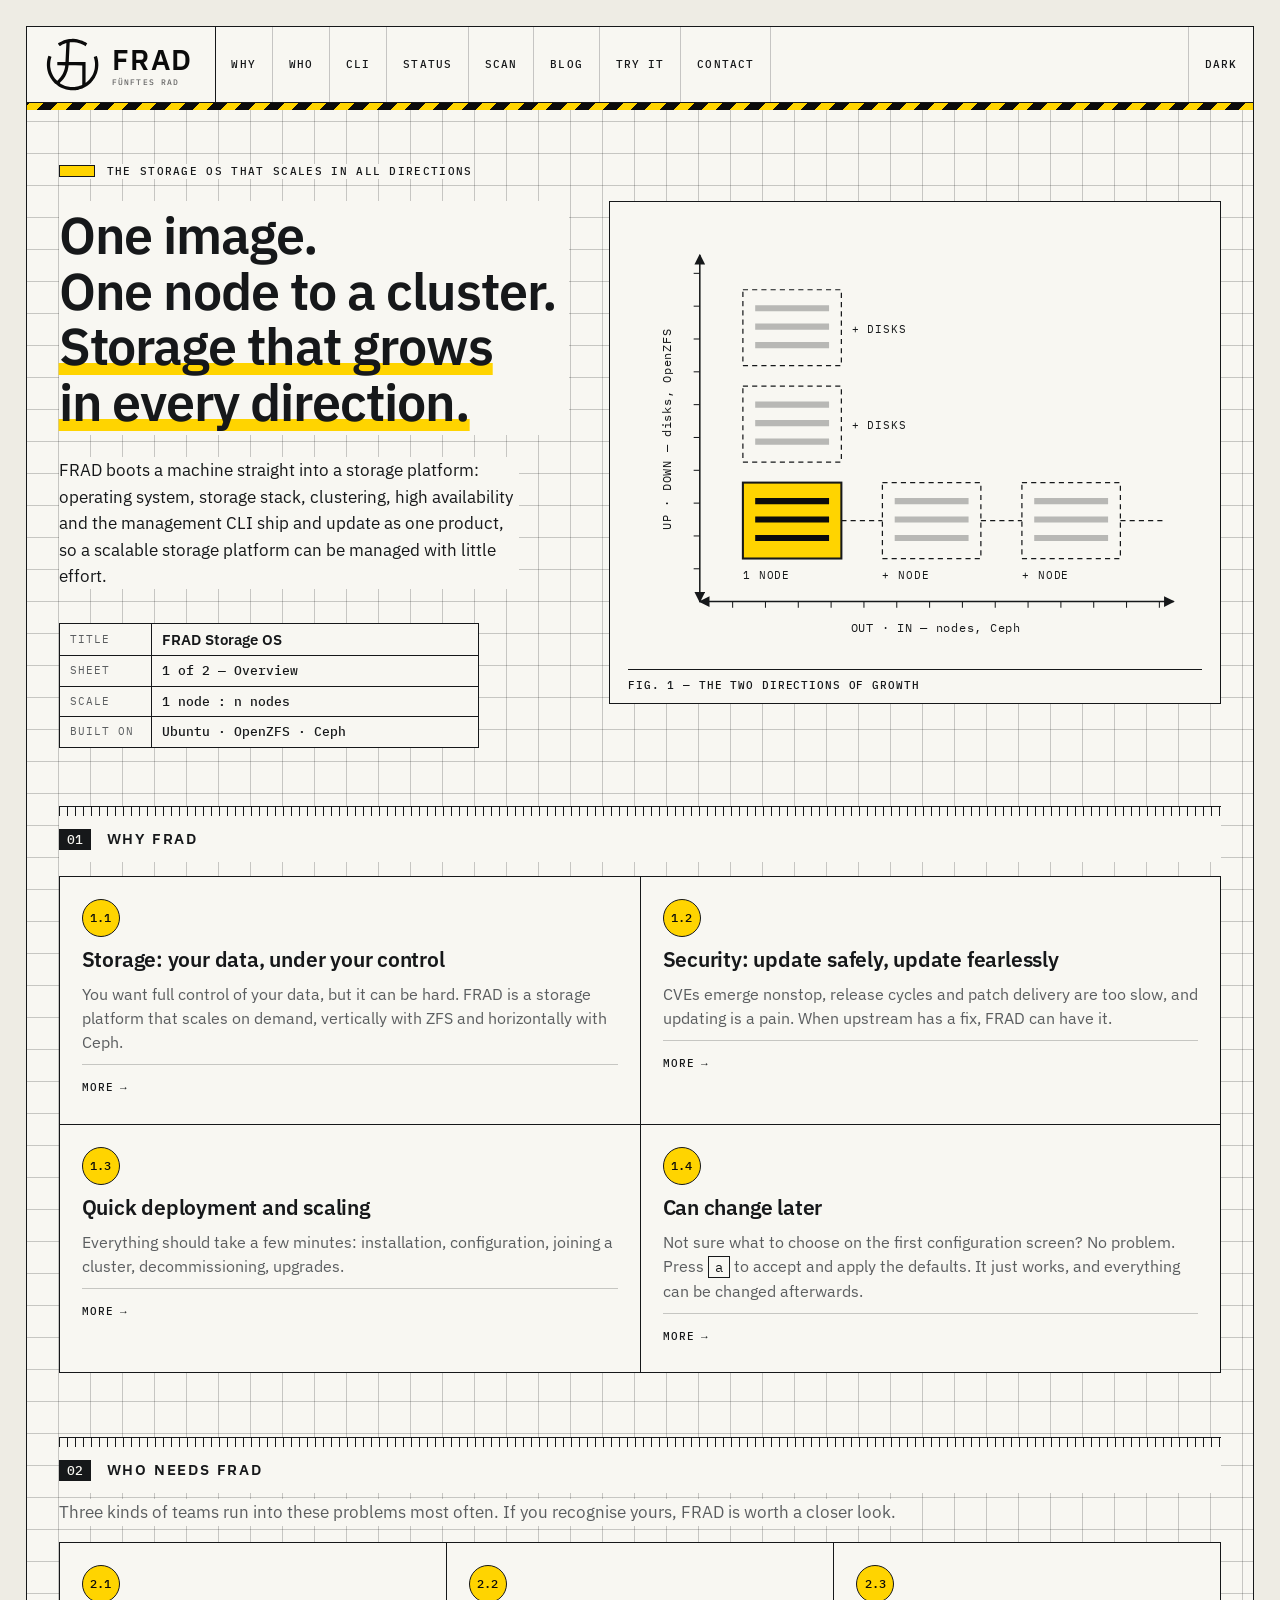
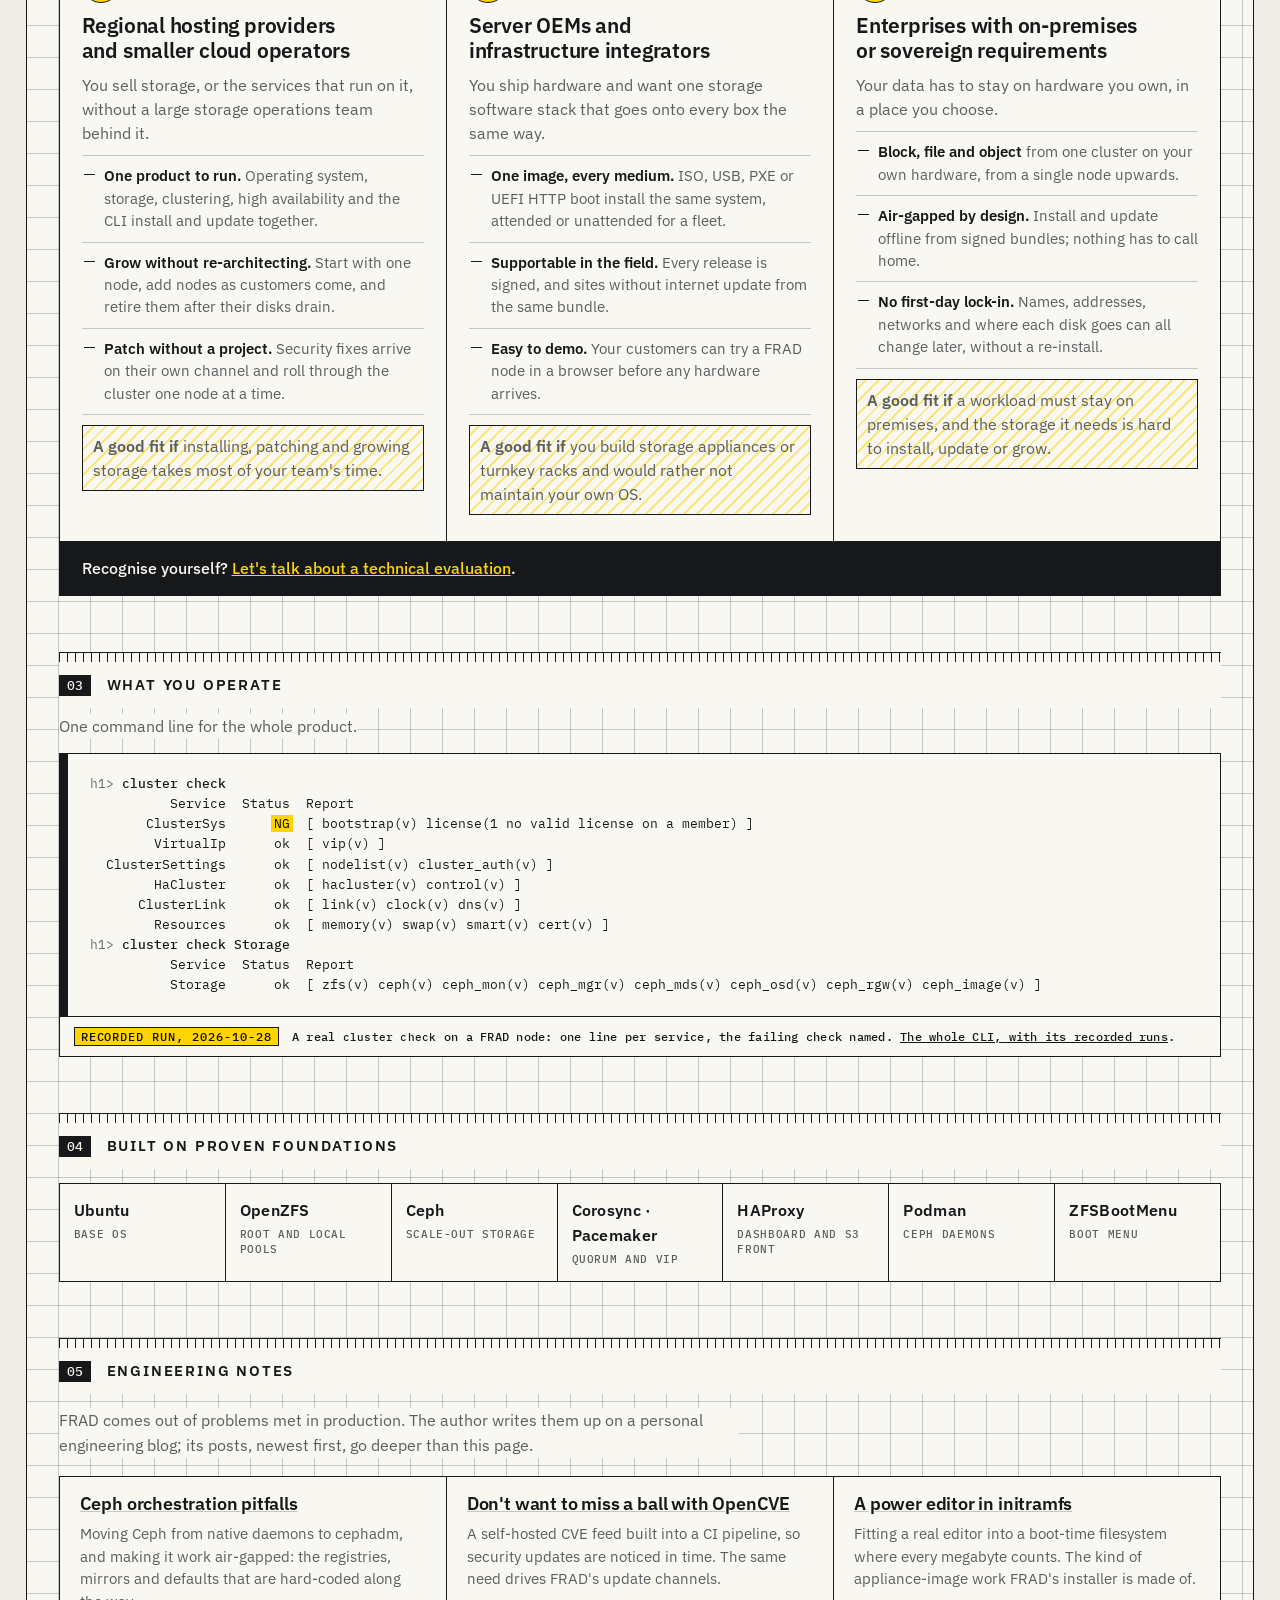
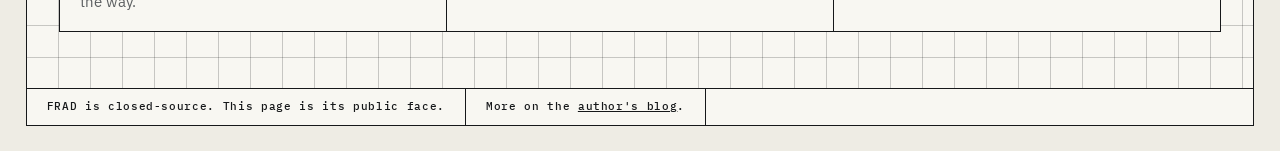
==== commit 6d0d3f7b: "FRAD site from frad c823421 (2026-11-22)" ====
--- a/index.html
+++ b/index.html
@@ -11,6 +11,8 @@
 <meta property="og:image" content="https://chienpanglee.github.io/frad-site/logo/frad-social.png">
 <meta name="twitter:card" content="summary_large_image">
 <title>FRAD Storage OS</title>
+<script>try{var t=localStorage.getItem("frad-theme");if(t==="light"||t==="dark")document.documentElement.dataset.theme=t}catch(e){}</script>
+<script src="theme.js" defer></script>
 <link rel="stylesheet" href="fonts.css">
 <link rel="stylesheet" href="site.css">
 </head>
@@ -30,6 +32,7 @@
       <a href="booth.html">Try it</a>
       <a href="contact.html">Contact</a>
     </nav>
+    <button class="theme-toggle" type="button" hidden>Dark</button>
   </div>
 </header>
 
--- a/site.css
+++ b/site.css
@@ -1,36 +1,39 @@
 /* FRAD site styles, shared by every page. The look is concept B, "Drawing" (#2125, #2127): an engineering
    sheet on paper, frames, mono labels, ruler section heads, numbered balloons; its parts are the last block. */
-:root {
-  --bg: #eeece4;       /* paper, around the sheet (concept B, #2127) */
-  --panel: #f8f7f2;    /* the sheet */
-  --fg: #16181a;       /* ink */
-  --muted: #5b5e60;
-  --line: rgba(22,24,26,.22);   /* hairlines and the sheet grid */
+:root {   /* every colour is light-dark(light = concept B, dark = concept D, #2129): the colour scheme picks one */
+  color-scheme: light dark;
+  --bg: light-dark(#eeece4, #000);          /* paper around the sheet; black ground on dark */
+  --panel: light-dark(#f8f7f2, #0d0d0c);    /* the sheet */
+  --fg: light-dark(#16181a, #ece8dc);       /* ink */
+  --muted: light-dark(#5b5e60, #9b978b);
+  --line: light-dark(rgba(22,24,26,.22), rgba(236,232,220,.16));   /* hairlines and the sheet grid */
   --rule: var(--fg);   /* frames and table rules */
   --yellow: #ffd400;   /* the brand yellow: balloons, the hazard stripe, the current command */
   --black: #0b0b0b;
-  --zfs: #d9a900;      /* host-local pool: yellow */
-  --ceph: #2b2b2b;     /* cluster storage: black */
-  --ctl: #9a6b00;      /* control role / VIP: deep gold */
-  --ok: #2f7d32;
-  --warn: #c2410c;
-  --term-bg: var(--panel); --term-fg: var(--fg); --term-ps: #84878a; --term-out: #3b3e40; --term-note: #84878a; --term-err: #b3261e;
-  --logo: #0b0b0b; --logo-sub: #666; --logo-link: #ffd400;   /* the lockup: one colour, black here, yellow on dark (#2126) */
+  --zfs: light-dark(#d9a900, #ffd400);   /* host-local pool: yellow */
+  --ceph: light-dark(#2b2b2b, #d9d4c0);  /* cluster storage: black */
+  --ctl: light-dark(#8a5f00, #f0b429);   /* AA on the sheet: 5.3 light, 10.4 dark (#2129) */   /* control role / VIP: deep gold */
+  --ok: light-dark(#2f7d32, #6fcf6f);
+  --warn: light-dark(#c2410c, #fb923c);
+  /* where dark carries the yellow (concept D): bars, the stripe, the bands, accent text, mark outlines */
+  --bar: light-dark(var(--rule), var(--yellow));          /* the thick left bar of terminals, forms and the CTA */
+  --stripe: light-dark(var(--black), var(--panel));       /* the second colour of the hazard stripe */
+  --hi: light-dark(var(--fg), var(--yellow));             /* accent text: command title, tags, figure links */
+  --mark-line: light-dark(var(--rule), var(--yellow));    /* outline of balloons and yellow marks */
+  --band-bg: light-dark(var(--fg), var(--yellow)); --band-fg: light-dark(var(--panel), var(--black)); --band-link: light-dark(var(--yellow), var(--black));   /* solid bands */
+  --hatch: light-dark(color-mix(in srgb, var(--yellow) 50%, transparent), rgba(255,212,0,.22));   /* the good-fit box */
+  --cta-bg: light-dark(var(--panel), var(--yellow)); --cta-fg: light-dark(var(--fg), var(--black));
+  --tag-bg: light-dark(var(--fg), transparent); --tag-fg: light-dark(var(--panel), var(--fg));   /* section numbers, table heads: solid on light, outlined on dark */
+  --term-bg: var(--panel); --term-fg: var(--fg); --term-ps: light-dark(#6b6e70, #8a877a); --term-out: light-dark(#3b3e40, #d8d4c8);
+  --term-note: light-dark(#6b6e70, #8a877a); --term-err: light-dark(#b3261e, #ff8a80);
+  --logo: light-dark(#0b0b0b, #ffd400); --logo-sub: light-dark(#666, #999); --logo-link: light-dark(#ffd400, #0b0b0b);   /* the lockup: one colour, black here, yellow on dark (#2126) */
   --display: "IBM Plex Sans", "Segoe UI", system-ui, sans-serif;
   --body: "IBM Plex Sans", "Segoe UI", system-ui, sans-serif;
   --mono: "IBM Plex Mono", ui-monospace, "SF Mono", Menlo, monospace;
   --lab: 500 11px/1.4 var(--mono);   /* mono uppercase labels */
 }
-@media (prefers-color-scheme: dark) {
-  :root:not([data-theme="light"]) {
-    --bg: #0b0b0b; --panel: #151515; --fg: #f5f1dc; --muted: #a8a48f; --line: #2d2b22;
-    --zfs: #ffd400; --ceph: #d9d4c0; --ctl: #f0b429; --ok: #6fcf6f; --warn: #fb923c; --logo: #ffd400; --logo-sub: #999; --logo-link: #0b0b0b; --term-ps: #8a877a; --term-out: #cfc9ae; --term-note: #8a877a; --term-err: #ff8a80; color-scheme: dark;
-  }
-}
-:root[data-theme="dark"] {
-  --bg: #0b0b0b; --panel: #151515; --fg: #f5f1dc; --muted: #a8a48f; --line: #2d2b22;
-  --zfs: #ffd400; --ceph: #d9d4c0; --ctl: #f0b429; --ok: #6fcf6f; --warn: #fb923c; --logo: #ffd400; --logo-sub: #999; --logo-link: #0b0b0b; --term-ps: #8a877a; --term-out: #cfc9ae; --term-note: #8a877a; --term-err: #ff8a80; color-scheme: dark;
-}
+:root[data-theme="light"] { color-scheme: light; }   /* the header toggle's choice (theme.js) wins over the system's */
+:root[data-theme="dark"] { color-scheme: dark; }
 * { box-sizing: border-box; }
 body { background: var(--bg); color: var(--fg); font-family: var(--body); font-size: 16px; line-height: 1.55; }
 .wrap { max-width: 1120px; margin: 0 auto; padding-inline: 20px; padding-block: 0; }
@@ -281,7 +284,7 @@
 .ctrl .spacer { flex: 1; }
 
 /* Terminal strip under the stage */
-.term { margin-top: 10px; overflow-y: auto; background: var(--term-bg); color: var(--term-fg); border: 1.5px solid var(--rule); border-left: 8px solid var(--rule); padding: 10px 14px; font-family: var(--mono); font-size: 12.5px; line-height: 1.5; height: 7.5em; overflow: hidden; display: flex; flex-direction: column; justify-content: flex-end; white-space: pre-wrap; word-break: break-word; }
+.term { margin-top: 10px; overflow-y: auto; background: var(--term-bg); color: var(--term-fg); border: 1.5px solid var(--rule); border-left: 8px solid var(--bar); padding: 10px 14px; font-family: var(--mono); font-size: 12.5px; line-height: 1.5; height: 7.5em; overflow: hidden; display: flex; flex-direction: column; justify-content: flex-end; white-space: pre-wrap; word-break: break-word; }
 .stage[data-mode="chapter"] .term, .stage[data-mode="feature"] .term { height: 10.5em; }
 .term .ln { animation: rise 0.25s cubic-bezier(.2,.8,.2,1); }
 .term .ps { color: var(--term-ps); }
@@ -331,7 +334,7 @@
   .booth table.pre tr { border-bottom: 1px solid var(--line); padding: 6px 0; }
   .booth table.pre td { border: 0; padding: 2px 10px; }
 }
-.booth .run { background: var(--term-bg); color: var(--term-fg); border: 1.5px solid var(--rule); border-left: 8px solid var(--rule); padding: 12px 14px; overflow-x: auto; font-size: 13px; margin: 10px 0; }
+.booth .run { background: var(--term-bg); color: var(--term-fg); border: 1.5px solid var(--rule); border-left: 8px solid var(--bar); padding: 12px 14px; overflow-x: auto; font-size: 13px; margin: 10px 0; }
 .booth .run code { color: var(--term-fg); font-weight: 500; }
 .booth .note { color: var(--muted); font-size: 14px; margin-top: 8px; max-width: 90ch; }
 .booth .panes { display: grid; grid-template-columns: 1fr; gap: 14px; height: 72vh; min-height: 420px; interpolate-size: allow-keywords; transition: height 0.4s ease; }
@@ -488,7 +491,7 @@
 header.top { margin-inline: -32px; padding: 0; gap: 0; align-items: stretch; justify-content: flex-start; background: var(--panel); backdrop-filter: none; -webkit-backdrop-filter: none;
   border-top: 1.5px solid var(--rule); border-bottom: 0; margin-bottom: 7px; }
 header.top::after { content: ""; position: absolute; left: 0; right: 0; bottom: -7px; height: 7px; border-top: 1.5px solid var(--rule);
-  background: repeating-linear-gradient(-45deg, var(--yellow) 0 10px, var(--black) 10px 20px); }
+  background: repeating-linear-gradient(-45deg, var(--yellow) 0 10px, var(--stripe) 10px 20px); }
 .wordmark { padding: 10px 22px 10px 18px; border-right: 1.5px solid var(--rule); }
 header.top .right { flex: 1; align-items: stretch; gap: 0; }
 header.top nav { gap: 0; align-items: stretch; flex: 1; min-height: 0; }
@@ -499,7 +502,7 @@
 /* text sits on the sheet, the grid shows around it */
 .hero > *, .why-intro, .who-cta, .prose p, .source, .cmeta, .meta, .booth .note, .ospanel p { background: var(--panel); width: fit-content; max-width: 100%; }
 .eyebrow { font: var(--lab); letter-spacing: .12em; text-transform: uppercase; color: var(--fg); display: flex; align-items: center; gap: 12px; }
-.eyebrow::before { content: ""; flex: none; width: 34px; height: 10px; background: var(--yellow); border: 1.5px solid var(--rule); }
+.eyebrow::before { content: ""; flex: none; width: 34px; height: 10px; background: var(--yellow); border: 1.5px solid var(--mark-line); }
 .hero { padding-block: 48px 10px; gap: 18px; }
 .hero .lead { color: var(--fg); }
 
@@ -510,7 +513,7 @@
   border-top: 1.5px solid var(--rule); background: var(--panel); font-size: 15px; font-weight: 600; letter-spacing: .12em; text-transform: uppercase; line-height: 1.3; }
 .why > h2::after, .who > h2::after, #notes > h2::after, .booth .absent h2::after { content: ""; position: absolute; left: 0; right: 0; top: 0; height: 9px;
   background: repeating-linear-gradient(90deg, var(--rule) 0 1px, transparent 1px 8px); }
-.why > h2::before, .who > h2::before, #notes > h2::before { content: counter(sec, decimal-leading-zero); font: 500 13px var(--mono); letter-spacing: 0; background: var(--fg); color: var(--panel); padding: 2px 8px; }
+.why > h2::before, .who > h2::before, #notes > h2::before { content: counter(sec, decimal-leading-zero); font: 500 13px var(--mono); letter-spacing: 0; background: var(--tag-bg); color: var(--tag-fg); border: 1px solid var(--rule); padding: 1px 7px; }
 .who { margin-top: 64px; }
 .why .why-intro { color: var(--muted); margin-top: -8px; }
 
@@ -520,7 +523,7 @@
 .why-card:hover { transform: none; box-shadow: none; }
 .why-card h3 { font-size: 21px; line-height: 1.2; font-weight: 600; }
 .why-card > p { font-size: 15.5px; }
-.why-icon { justify-self: start; display: inline-grid; place-items: center; width: auto; min-width: 38px; height: 38px; padding: 0 6px; border: 1.5px solid var(--rule); border-radius: 50%; background: var(--yellow); color: var(--black); font: 500 12px var(--mono); }
+.why-icon { justify-self: start; display: inline-grid; place-items: center; width: auto; min-width: 38px; height: 38px; padding: 0 6px; border: 1.5px solid var(--mark-line); border-radius: 50%; background: var(--yellow); color: var(--black); font: 500 12px var(--mono); }
 .why-icon svg { display: none; }
 .why-icon::before { content: counter(sec) "." counter(item); }
 .why-card summary { font: var(--lab); letter-spacing: .1em; text-transform: uppercase; }
@@ -530,11 +533,11 @@
 .why-card details ul { margin: 10px 0 0; }
 .why-card li { padding: 9px 0 9px 22px; border-bottom: 1px solid var(--line); position: relative; }
 .why-card li::before { content: ""; position: absolute; left: 2px; top: 18px; width: 11px; border-top: 1.5px solid var(--fg); }
-.why-tag { font: var(--lab); letter-spacing: .06em; border: 1px solid currentColor; color: var(--fg); padding: 0 6px; }
+.why-tag { font: var(--lab); letter-spacing: .06em; border: 1px solid currentColor; color: var(--hi); padding: 0 6px; }
 .why kbd, .who kbd { border: 1px solid var(--rule); background: var(--panel); }
-.who-fit { padding: 8px 10px; border: 1.5px solid var(--rule); background: repeating-linear-gradient(-45deg, transparent 0 7px, color-mix(in srgb, var(--yellow) 50%, transparent) 7px 9px); color: var(--fg); }
-.who-cta { width: auto; margin: 0; padding: 14px 22px; border: 1.5px solid var(--rule); border-top: 0; background: var(--fg); color: var(--panel); font-weight: 500; }
-.who-cta a { color: var(--yellow); }
+.who-fit { padding: 8px 10px; border: 1.5px solid var(--mark-line); background: repeating-linear-gradient(-45deg, transparent 0 7px, var(--hatch) 7px 9px); color: var(--fg); }
+.who-cta { width: auto; margin: 0; padding: 14px 22px; border: 1.5px solid var(--rule); border-top: 0; background: var(--band-bg); color: var(--band-fg); font-weight: 500; }
+.who-cta a { color: var(--band-link); }
 @media (max-width: 1100px) { .who-grid { grid-template-columns: repeat(3, minmax(0, 1fr)); } }
 @media (max-width: 900px) { .why-grid, .who-grid { grid-template-columns: 1fr; } }
 
@@ -563,15 +566,15 @@
 .btn.primary { background: var(--yellow); color: var(--black); border-color: var(--rule); }
 .btn.primary:hover { background: var(--fg); color: var(--yellow); border-color: var(--rule); }
 .chip { font: var(--lab); letter-spacing: .06em; border: 1px solid currentColor; color: var(--fg); padding: 2px 7px; }
-.chip.destructive { background: var(--yellow); color: var(--black); border-color: var(--black); }
-.cta { background: var(--panel); border: 1.5px solid var(--rule); border-left: 8px solid var(--rule); }
+.chip.destructive { background: var(--yellow); color: var(--black); border-color: var(--mark-line); }
+.cta { background: var(--cta-bg); color: var(--cta-fg); border: 1.5px solid var(--rule); border-left: 8px solid var(--bar); }
 .cta h2 { font-size: 15px; font-weight: 600; letter-spacing: .12em; text-transform: uppercase; }
 .cta.contact-mail { border-left-width: 8px; }
 
 /* tables: ruled cells, black heads */
 .booth table.pre, .findings { border-collapse: collapse; background: var(--panel); border: 1.5px solid var(--rule); }
 .booth table.pre th, .booth table.pre td, .findings th, .findings td { border: 1px solid var(--rule); padding: 7px 10px; }
-.booth table.pre th, .findings th { font: var(--lab); letter-spacing: .1em; text-transform: uppercase; background: var(--fg); color: var(--panel); }
+.booth table.pre th, .findings th { font: var(--lab); letter-spacing: .1em; text-transform: uppercase; background: var(--tag-bg); color: var(--tag-fg); }
 
 /* the booth and the status page */
 .booth .pane, .booth .downloads { border: 1.5px solid var(--rule); background: var(--panel); }
@@ -585,7 +588,7 @@
 .ostabs { border-bottom: 1.5px solid var(--rule); }
 .ostabs [role=tab] { font: var(--lab); font-size: 12px; letter-spacing: .1em; text-transform: uppercase; color: var(--fg); }
 .ostabs [role=tab][aria-selected=true] { background: var(--panel); border: 1.5px solid var(--rule); border-bottom: 0; border-top: 6px solid var(--yellow); margin-bottom: -1.5px; }
-.booth .term.boot { border: 0; border-left: 8px solid var(--rule); }
+.booth .term.boot { border: 0; border-left: 8px solid var(--bar); }
 
 /* the homepage (#2127): hero with the scale figure and title block, sections 03 and 04 */
 .hero:has(.hero-fig) { margin-top: 0; display: grid; grid-template-columns: minmax(0, 5fr) minmax(0, 6fr); gap: 0 40px; max-width: none; padding-top: 54px; }
@@ -616,15 +619,20 @@
 #proof > h2, .builton > h2 { counter-increment: sec; display: flex; align-items: baseline; gap: 16px; position: relative; padding: 22px 0 12px; margin: 0 0 14px;
   border-top: 1.5px solid var(--rule); background: var(--panel); font-size: 15px; font-weight: 600; letter-spacing: .12em; text-transform: uppercase; line-height: 1.3; }
 #proof > h2::after, .builton > h2::after { content: ""; position: absolute; left: 0; right: 0; top: 0; height: 9px; background: repeating-linear-gradient(90deg, var(--rule) 0 1px, transparent 1px 8px); }
-#proof > h2::before, .builton > h2::before { content: counter(sec, decimal-leading-zero); font: 500 13px var(--mono); letter-spacing: 0; background: var(--fg); color: var(--panel); padding: 2px 8px; }
+#proof > h2::before, .builton > h2::before { content: counter(sec, decimal-leading-zero); font: 500 13px var(--mono); letter-spacing: 0; background: var(--tag-bg); color: var(--tag-fg); border: 1px solid var(--rule); padding: 1px 7px; }
 .sec-sub { color: var(--muted); margin: -8px 0 14px; background: var(--panel); width: fit-content; }
 .proof { margin: 0; background: var(--panel); border: 1.5px solid var(--rule); }
-.proof .term { margin: 0; height: auto; display: block; overflow-x: auto; white-space: pre; border: 0; border-left: 8px solid var(--rule); padding: 20px 22px; font-size: 13px; line-height: 1.55; }
+.proof .term { margin: 0; height: auto; display: block; overflow-x: auto; white-space: pre; border: 0; border-left: 8px solid var(--bar); padding: 20px 22px; font-size: 13px; line-height: 1.55; }
 .proof .term b { font-weight: 500; }
 .proof figcaption { margin: 0; padding: 10px 14px; text-transform: none; letter-spacing: .02em; font-size: 12px; line-height: 1.6; }
-.cap-l { background: var(--yellow); color: var(--black); border: 1px solid var(--rule); padding: 1px 6px; margin-right: 6px; text-transform: uppercase; letter-spacing: .08em; }
+.cap-l { background: var(--yellow); color: var(--black); border: 1px solid var(--mark-line); padding: 1px 6px; margin-right: 6px; text-transform: uppercase; letter-spacing: .08em; }
 .builton { margin-top: 56px; }
 @media (max-width: 900px) {
   .hero:has(.hero-fig) { grid-template-columns: 1fr; }
   .hero-fig { grid-column: 1; grid-row: auto; margin-top: 28px; }
 }
+/* the light/dark toggle, a cell at the end of the header nav (#2129, theme.js) */
+header.top .theme-toggle { font: var(--lab); letter-spacing: .1em; text-transform: uppercase; color: var(--fg); background: none; border: 0; border-left: 1px solid var(--line);
+  padding: 0 16px; min-height: 40px; cursor: pointer; }
+header.top .theme-toggle:hover { background: var(--fg); color: var(--panel); }
+header.top .theme-toggle[hidden] { display: none; }
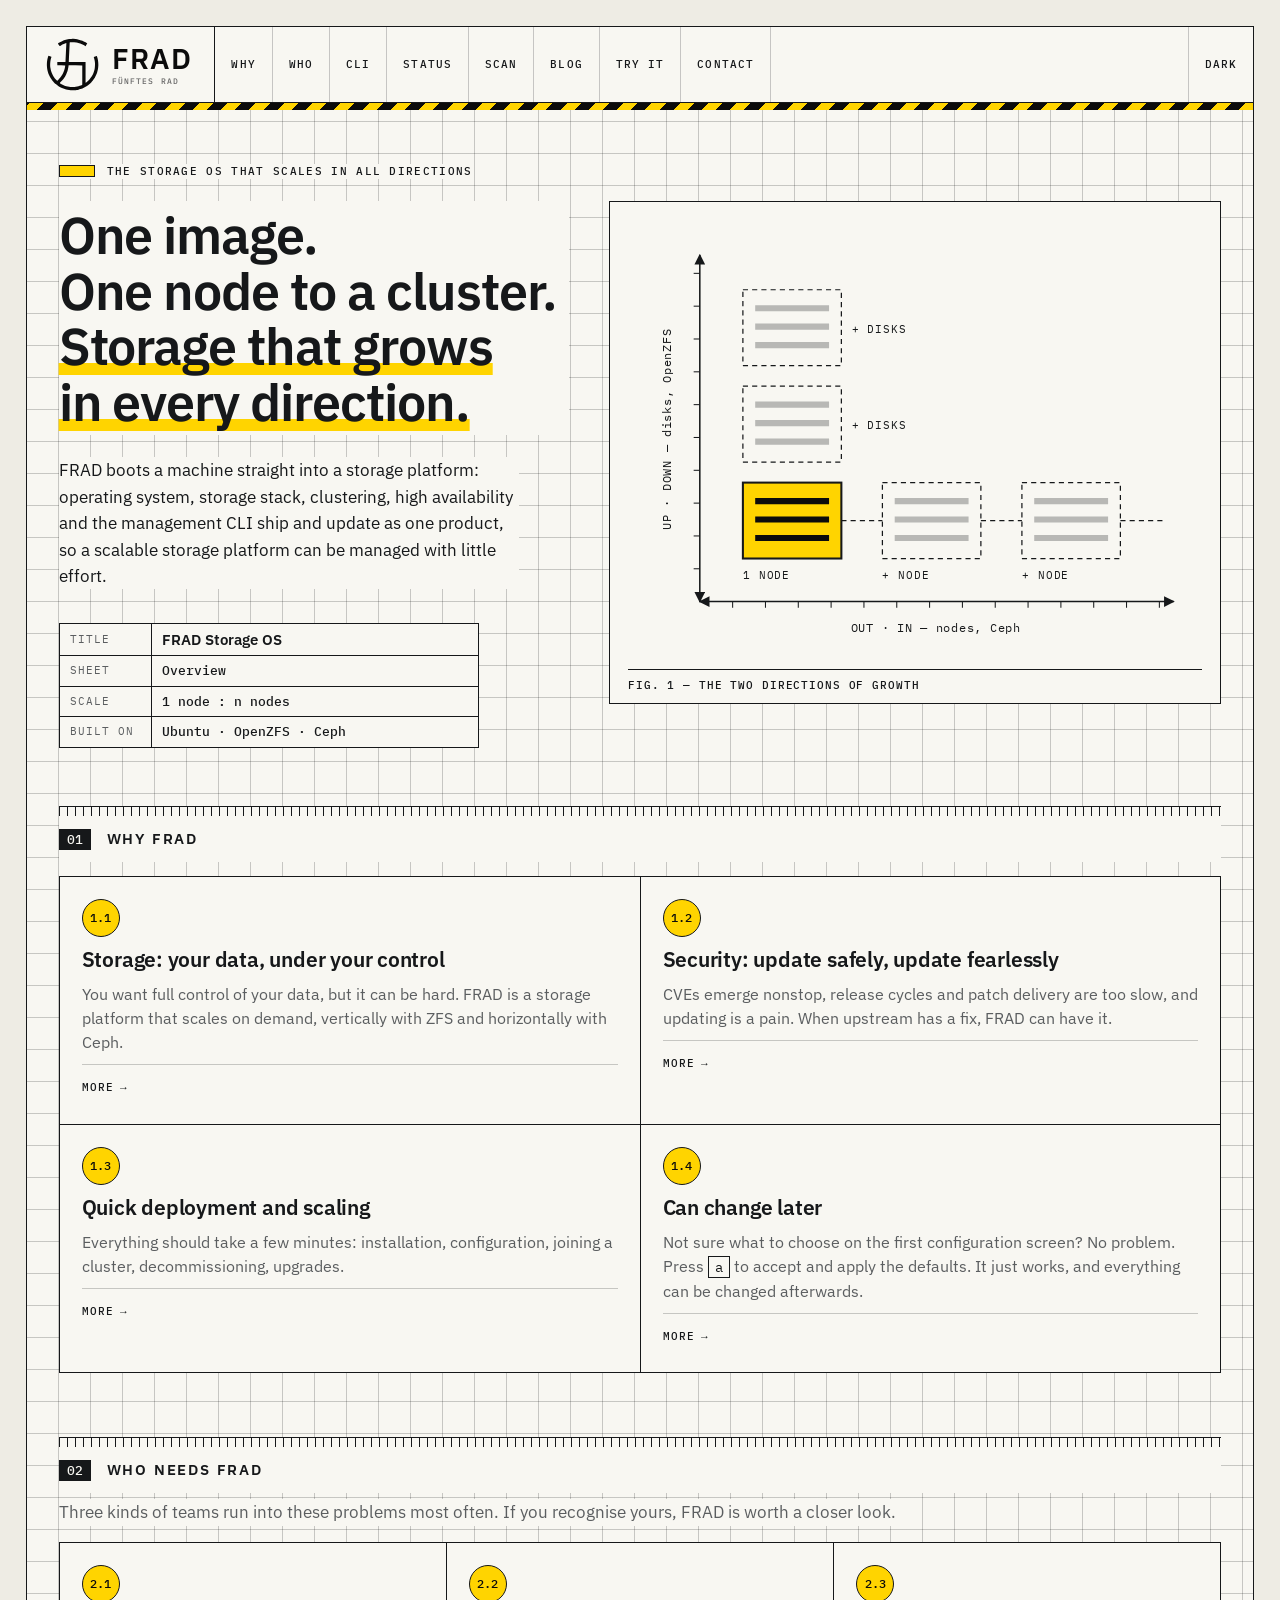
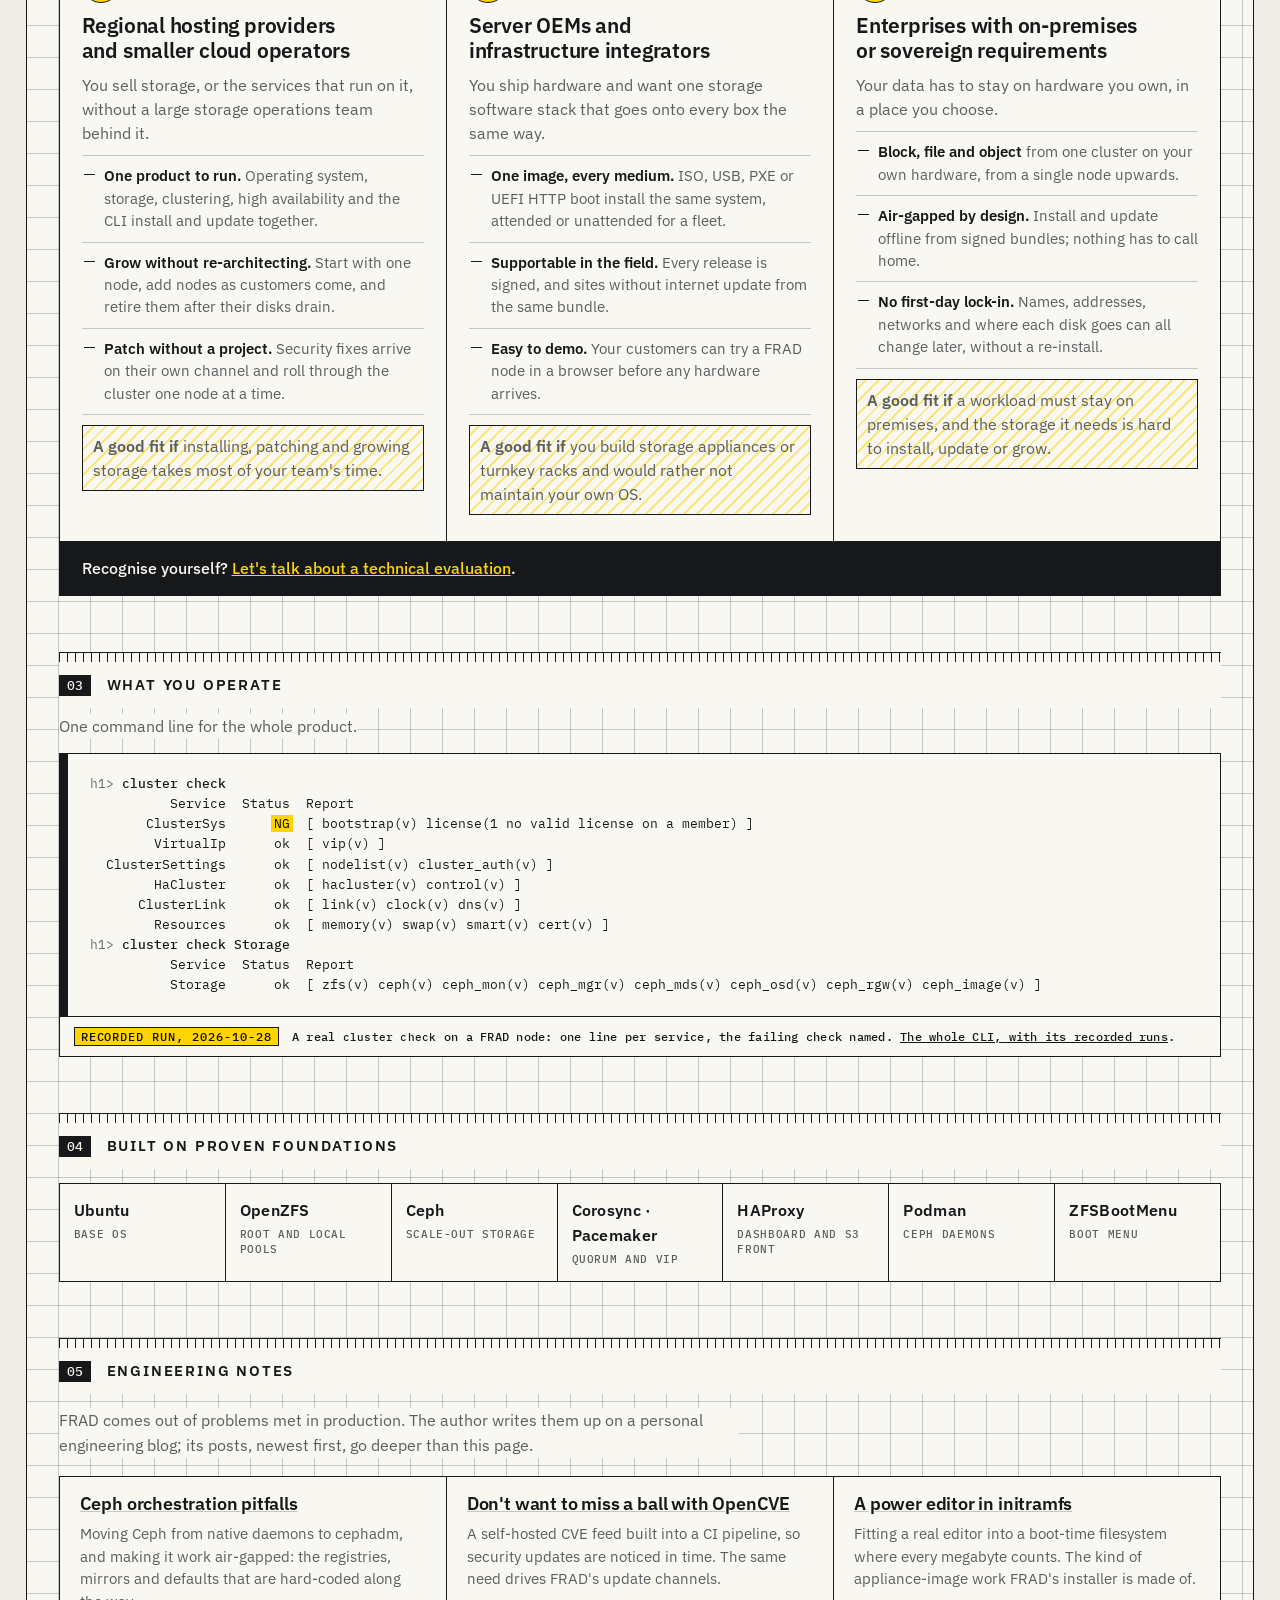
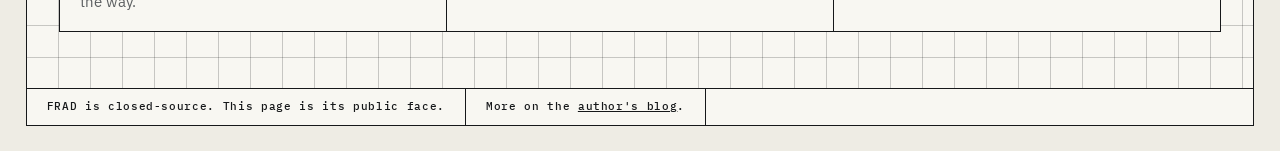
==== commit 7db9b804: "FRAD site from frad 16acffe (2026-11-23)" ====
--- a/index.html
+++ b/index.html
@@ -59,7 +59,7 @@
   </figure>
   <table class="titleblock">
     <tr><th>Title</th><td>FRAD Storage OS</td></tr>
-    <tr><th>Sheet</th><td>1 of 2 — Overview</td></tr>
+    <tr><th>Sheet</th><td>Overview</td></tr>
     <tr><th>Scale</th><td>1 node : n nodes</td></tr>
     <tr><th>Built on</th><td>Ubuntu · OpenZFS · Ceph</td></tr>
   </table>
--- a/site.css
+++ b/site.css
@@ -636,3 +636,34 @@
   padding: 0 16px; min-height: 40px; cursor: pointer; }
 header.top .theme-toggle:hover { background: var(--fg); color: var(--panel); }
 header.top .theme-toggle[hidden] { display: none; }
+/* phone layout (#2128): lockup and toggle on the first row, the nav as a grid of cells under them;
+   not sticky (two rows would cover a third of a phone); a narrower frame below 560 px */
+@media (max-width: 900px) {
+  header.top { position: relative; flex-wrap: wrap; }
+  header.top .right { display: contents; }
+  header.top .wordmark { flex: 1; border-right: 0; }
+  header.top .theme-toggle { order: 2; }
+  header.top nav { order: 3; flex: 0 0 100%; display: grid; grid-template-columns: repeat(4, minmax(0, 1fr)); border-top: 1.5px solid var(--rule); }
+  header.top nav a { justify-content: center; padding: 0 6px; border-bottom: 1px solid var(--line); }
+  header.top nav a:nth-child(4n) { border-right: 0; }
+  header.top nav a.docked { justify-content: flex-start; padding: 0 4px 0 40px; }   /* wheel.js puts the mark at 12..38 px */
+  footer span { flex: 1 1 100%; border-right: 0; border-bottom: 1px solid var(--rule); }
+  footer span:last-child { border-bottom: 0; }
+}
+@media (max-width: 560px) {
+  .wrap { padding-inline: 16px; }
+  header.top, footer { margin-inline: -16px; }
+  header.top nav a { letter-spacing: .04em; }
+}
+/* tables on a phone (#2128): the booth's stacked rows lose the cell boxes; status keeps its columns
+   and scrolls inside its box (stage names are column heads, a stacked row would lose them) */
+.booth table.pre { border-radius: 0; }
+@media (max-width: 640px) {
+  .booth table.pre td { border: 0; }
+  .booth table.pre tr { border-bottom: 1px solid var(--rule); }
+  .booth table.pre tr:last-child { border-bottom: 0; }
+  .status table.pre { display: block; overflow-x: auto; }
+  .status table.pre tbody { display: table; }
+  .status table.pre tr, .status table.pre tr:first-child { display: table-row; padding: 0; }
+  .status table.pre td, .status table.pre th { display: table-cell; border: 1px solid var(--rule); padding: 6px 8px; white-space: nowrap; }
+}
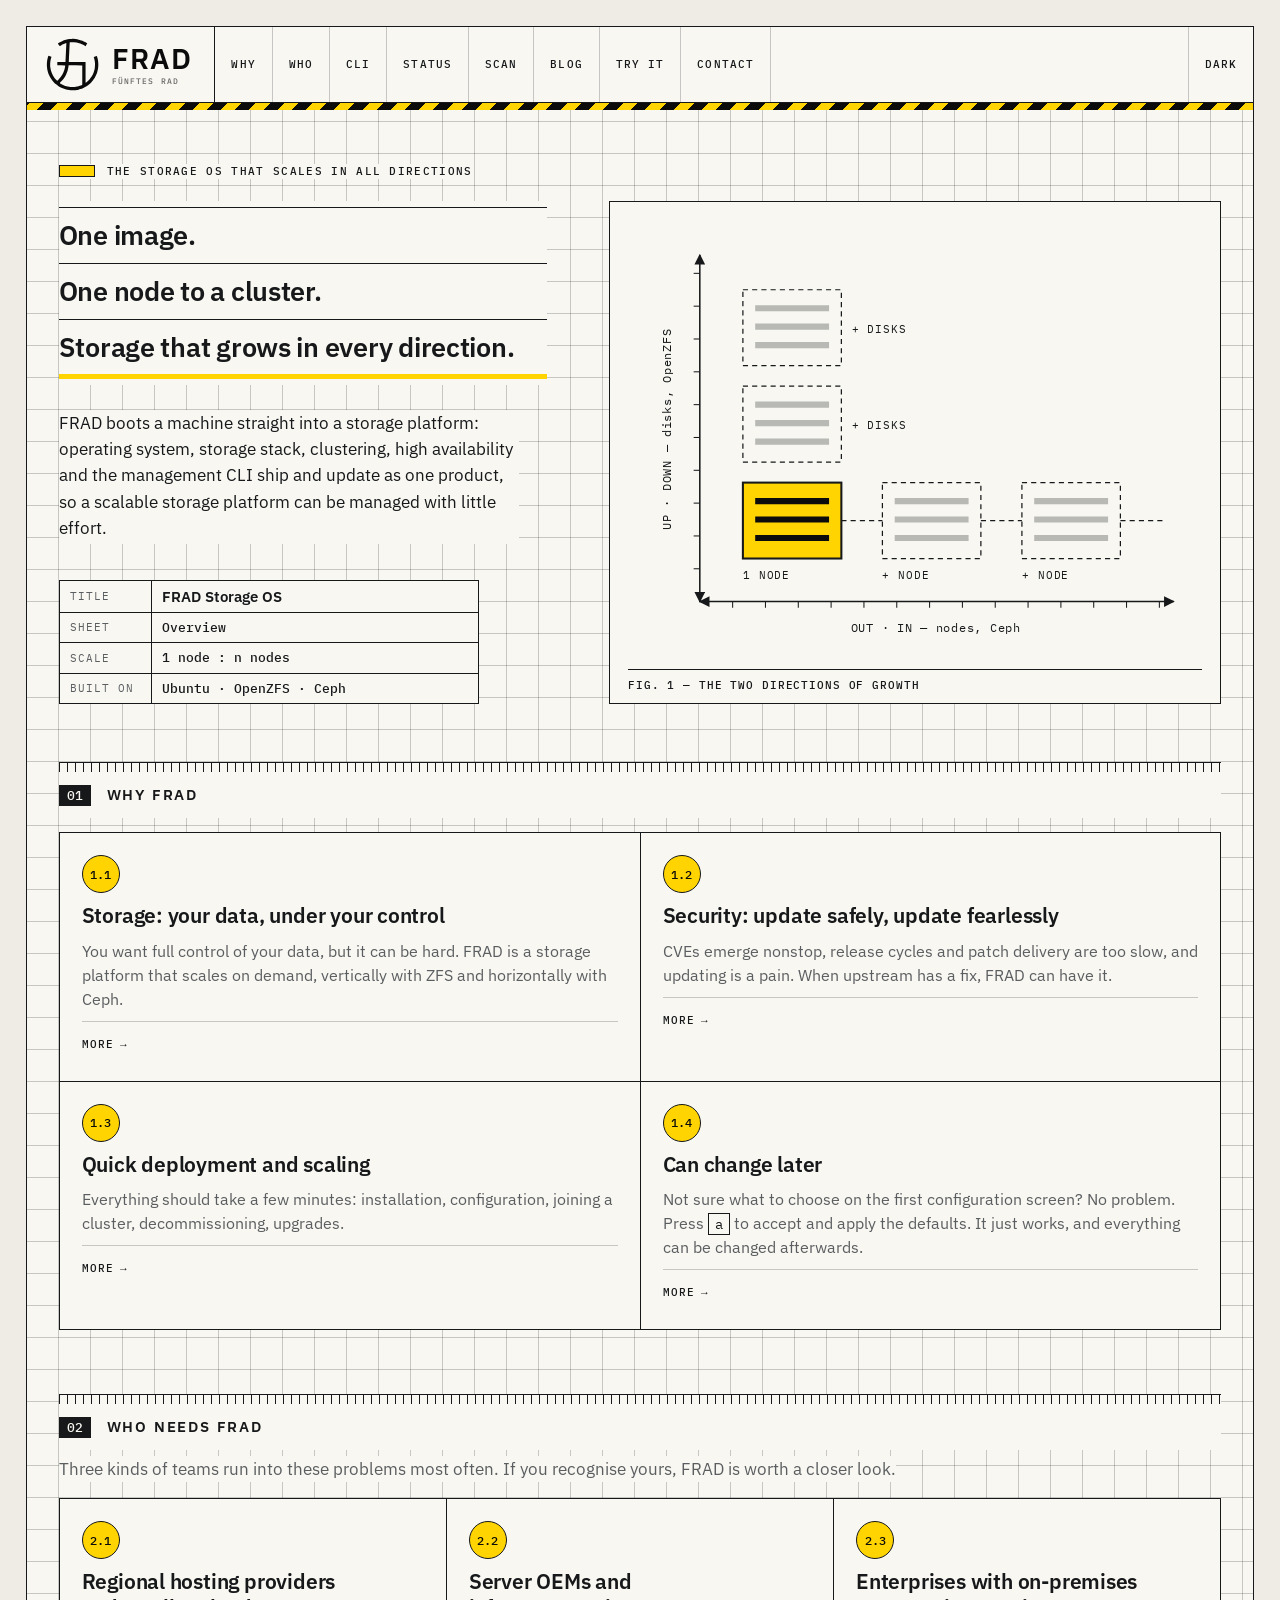
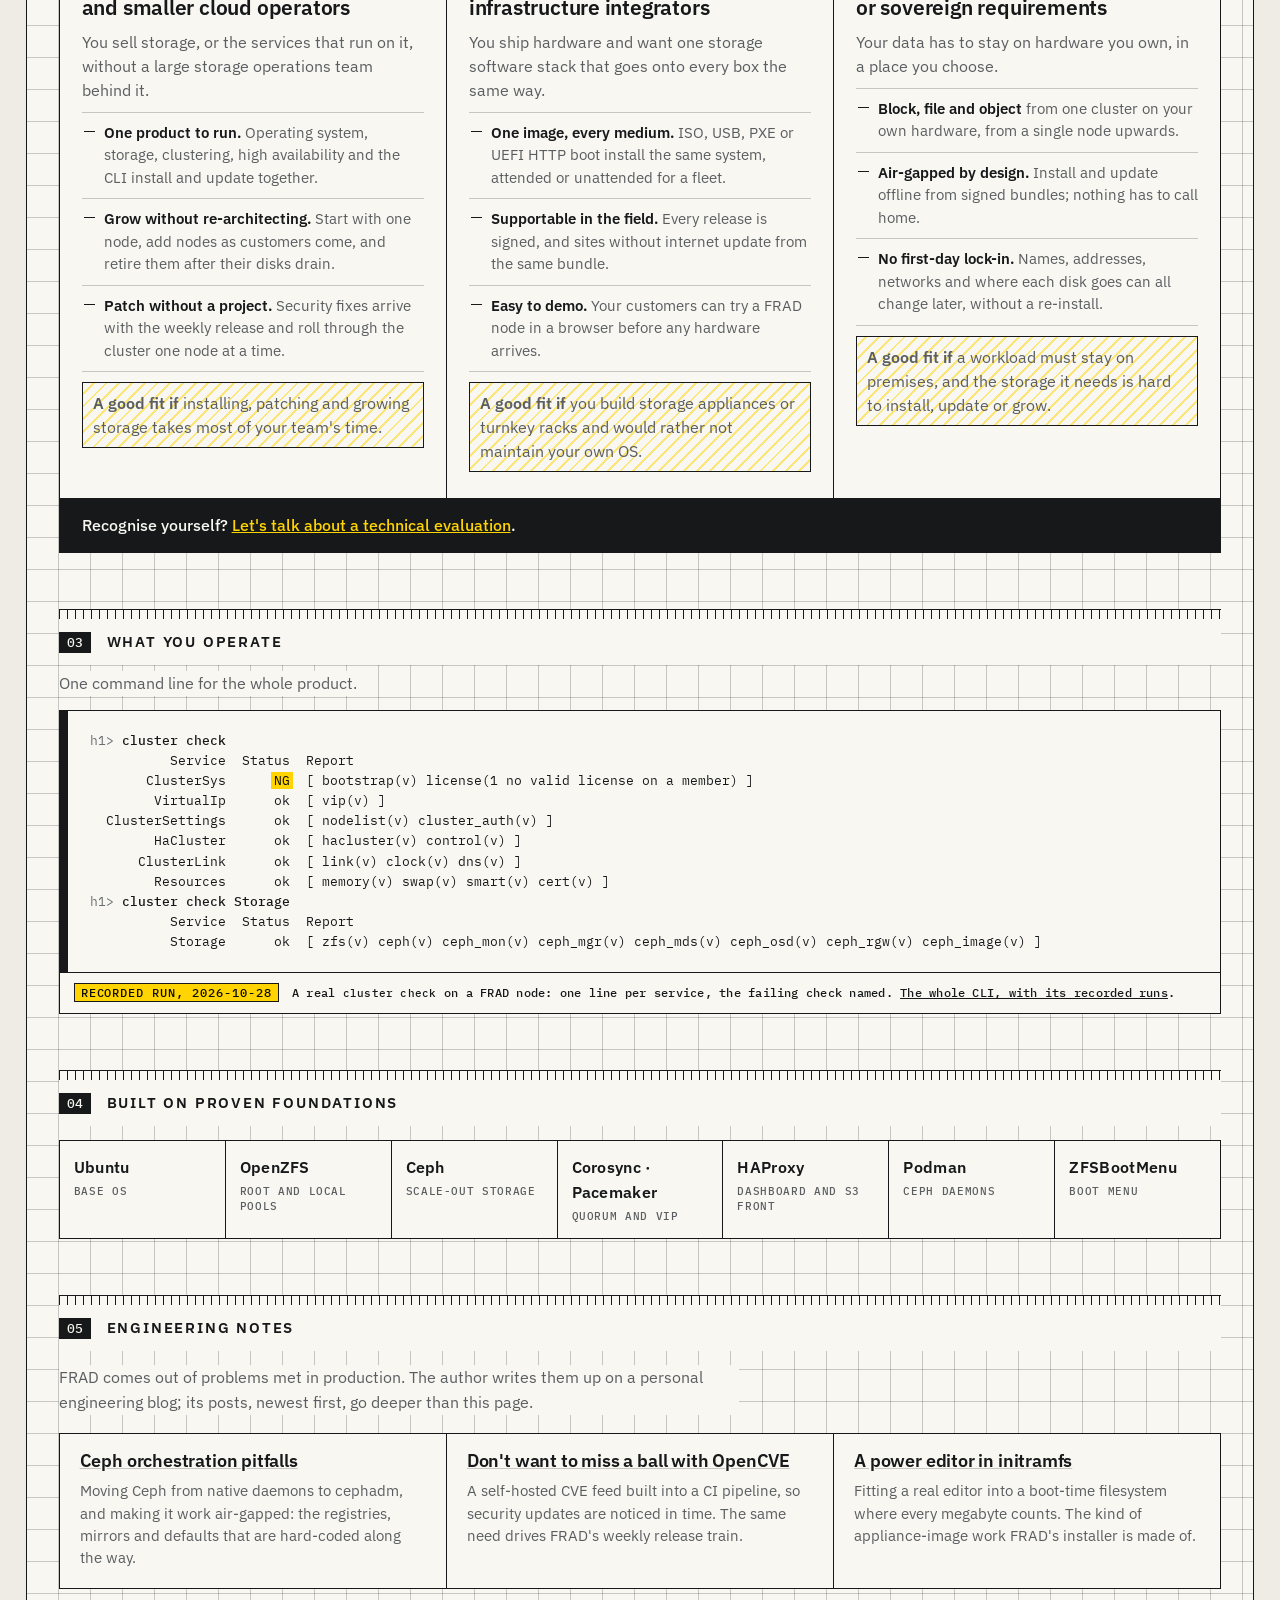
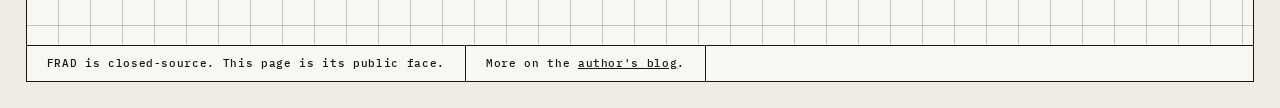
==== commit 0e2f3d09: "FRAD site from frad f899523 (2026-11-28)" ====
--- a/index.html
+++ b/index.html
@@ -89,7 +89,7 @@
       <details>
         <summary>More</summary>
         <ul>
-          <li><strong>Three channels by risk.</strong> Base-OS security fixes, FRAD&rsquo;s own code and a full image each travel on their own channel, so a CVE fix does not wait for a FRAD release.</li>
+          <li><strong>A release every week.</strong> Each release comes as an ISO, a PPU image and a fixpack; no finding holds a release back, so upstream&rsquo;s security fixes reach FRAD within the week.</li>
           <li><strong>An update you can undo.</strong> <span class="why-tag">in progress</span> If a node does not come back healthy after an update, it returns to the version it ran before, by itself.</li>
           <li><strong>Signed releases.</strong> Every release is signed, and air-gapped sites update from the same bundle.</li>
         </ul>
@@ -135,7 +135,7 @@
         <ul>
           <li><strong>One product to run.</strong> Operating system, storage, clustering, high availability and the CLI install and update together.</li>
           <li><strong>Grow without re-architecting.</strong> Start with one node, add nodes as customers come, and retire them after their disks drain.</li>
-          <li><strong>Patch without a project.</strong> Security fixes arrive on their own channel and roll through the cluster one node at a time.</li>
+          <li><strong>Patch without a project.</strong> Security fixes arrive with the weekly release and roll through the cluster one node at a time.</li>
         </ul>
         <p class="who-fit"><strong>A good fit if</strong> installing, patching and growing storage takes most of your team's time.</p>
       </article>
@@ -203,7 +203,7 @@
     <div class="col">
       <div class="mark" style="background: var(--ctl)"></div>
       <h3><a href="https://chienpanglee.github.io/posts/Dont-want-to-miss-a-ball-with-OpenCVE/">Don't want to miss a ball with OpenCVE</a></h3>
-      <p>A self-hosted CVE feed built into a CI pipeline, so security updates are noticed in time. The same need drives FRAD's update channels.</p>
+      <p>A self-hosted CVE feed built into a CI pipeline, so security updates are noticed in time. The same need drives FRAD's weekly release train.</p>
     </div>
     <div class="col">
       <div class="mark" style="background: var(--zfs)"></div>
--- a/site.css
+++ b/site.css
@@ -376,7 +376,7 @@
 .booth .panes.split #dashframe { display: block; }
 .booth .panes.split #back, .booth .panes.split #tab { display: inline-flex; }
 .booth .panes.split #dashnote { display: inline; }
-.booth .panes.split #console, .booth .panes.split #boot, .booth .panes.split #open, .booth .panes.split #login { display: none; }
+.booth .panes.split #console, .booth .panes.split #boot, .booth .panes.split #open { display: none; }
 @media (max-width: 900px) { .booth .panes, .booth .panes.split { grid-template-columns: 1fr; height: auto; } .booth iframe { height: 55vh; } }
 svg .med { pointer-events: none; }
 svg .med .pane-g { transition: opacity 0.45s, transform 0.5s cubic-bezier(.2,.8,.2,1); }
@@ -594,8 +594,10 @@
 .hero:has(.hero-fig) { margin-top: 0; display: grid; grid-template-columns: minmax(0, 5fr) minmax(0, 6fr); gap: 0 40px; max-width: none; padding-top: 54px; }
 .hero:has(.hero-fig) .eyebrow { grid-column: 1 / -1; margin-bottom: 22px; }
 .hero:has(.hero-fig) h1 { grid-column: 1; align-self: start; padding: 6px 0; }
-.hero h1 span { display: block; }
-.hero h1 .s3 { text-decoration: underline; text-decoration-color: var(--yellow); text-decoration-thickness: .22em; text-underline-offset: -.04em; text-decoration-skip-ink: none; }
+/* the headline as three ruled rows at reading size, the yellow bar under the last one */
+.hero h1 { font-size: clamp(21px, 2.1vw, 29px); line-height: 1.2; letter-spacing: -.01em; }
+.hero h1 span { display: block; padding: .42em 1.2em .42em 0; border-top: 1px solid var(--rule); }
+.hero h1 .s3 { border-bottom: .2em solid var(--yellow); }
 .hero:has(.hero-fig) .lead { grid-column: 1; margin-top: 22px; max-width: 46ch; }
 .hero-fig { grid-column: 2; grid-row: 2 / span 3; width: auto; margin: 0; padding: 18px 18px 10px; background: var(--panel); border: 1.5px solid var(--rule); align-self: start;
   --d-ink: var(--fg); --d-node: var(--yellow); --d-nodedisk: var(--black); }
